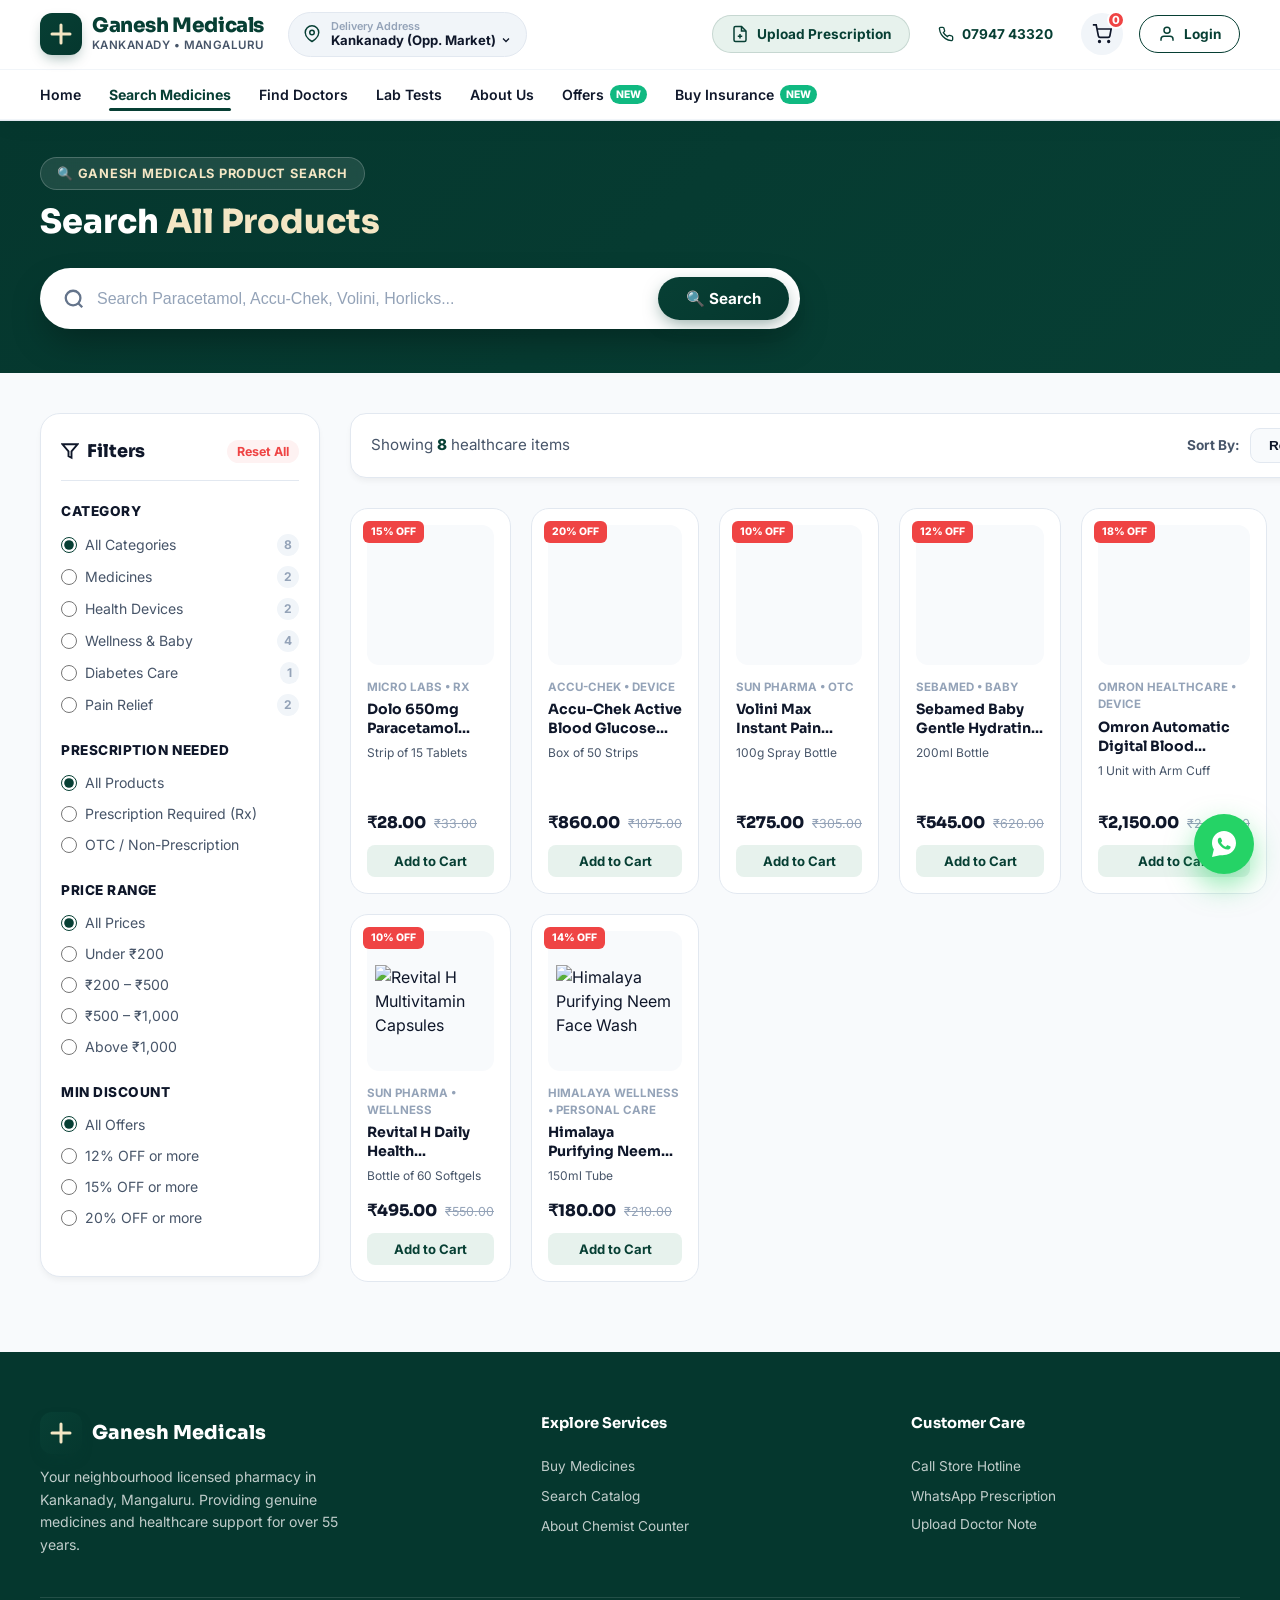
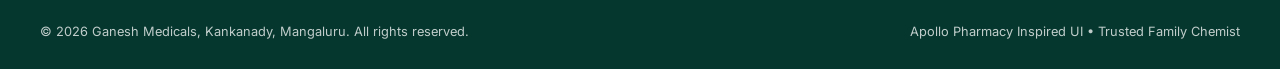
==== search.html @ 4dfae245 "Standalone Ganesh Medicals repository" ====
<!DOCTYPE html>
<html lang="en">
<head>
<meta charset="UTF-8">
<meta name="viewport" content="width=device-width, initial-scale=1.0">
<title>Search Medicines & Healthcare Products | Ganesh Medicals</title>
<meta name="description" content="Search genuine medicines, health devices, supplements and wellness products at Ganesh Medicals Kankanady, Mangaluru.">
<link rel="preconnect" href="https://fonts.googleapis.com">
<link rel="preconnect" href="https://fonts.gstatic.com" crossorigin>
<link href="https://fonts.googleapis.com/css2?family=Sora:wght@400;500;600;700;800&family=Inter:wght@400;500;600;700&display=swap" rel="stylesheet">
<link rel="stylesheet" href="css/style.css">
</head>
<body class="search-page-body">

<!-- Page top scroll progress bar -->
<div class="scroll-progress" id="progress"></div>

<!-- Toast Container for Notifications -->
<div class="toast-container" id="toastContainer"></div>

<!-- ================= TOP HEADER NAVIGATION ================= -->
<header id="siteHeader">
  <!-- Top Utility Bar -->
  <div class="top-nav-bar">
    <div class="container top-nav-container">
      <div class="brand-group">
        <a href="index.html#home" class="logo">
          <div class="logo-mark">
            <svg viewBox="0 0 24 24" fill="none"><path d="M12 3v18M3 12h18" stroke="#F4E6C4" stroke-width="3" stroke-linecap="round"/></svg>
          </div>
          <div class="logo-text">
            <span class="logo-title">Ganesh Medicals</span>
            <span class="logo-subtitle">Kankanady • Mangaluru</span>
          </div>
        </a>

        <!-- Location Dropdown Selector -->
        <button class="location-picker" id="openLocationModalBtn" aria-label="Select Delivery Address">
          <div class="loc-icon">
            <svg width="18" height="18" viewBox="0 0 24 24" fill="none" stroke="currentColor" stroke-width="2"><path d="M21 10c0 7-9 12-9 12s-9-5-9-12a9 9 0 0 1 18 0z"/><circle cx="12" cy="10" r="3"/></svg>
          </div>
          <div class="loc-text">
            <span class="loc-label">Delivery Address</span>
            <span class="loc-value" id="currentLocationName">Kankanady (Opp. Market) <svg width="12" height="12" viewBox="0 0 24 24" fill="none" stroke="currentColor" stroke-width="2.5"><path d="M6 9l6 6 6-6"/></svg></span>
          </div>
        </button>
      </div>

      <!-- Right Header Actions -->
      <div class="header-actions">
        <button class="action-btn upload-rx-head-btn" id="openRxModalBtnTop">
          <svg width="18" height="18" viewBox="0 0 24 24" fill="none" stroke="currentColor" stroke-width="2"><path d="M14 2H6a2 2 0 0 0-2 2v16a2 2 0 0 0 2 2h12a2 2 0 0 0 2-2V8z"/><polyline points="14 2 14 8 20 8"/><line x1="12" y1="18" x2="12" y2="12"/><line x1="9" y1="15" x2="15" y2="15"/></svg>
          <span>Upload Prescription</span>
        </button>

        <a href="tel:07947433320" class="header-phone">
          <svg width="16" height="16" viewBox="0 0 24 24" fill="none" stroke="currentColor" stroke-width="2"><path d="M22 16.92v3a2 2 0 0 1-2.18 2 19.79 19.79 0 0 1-8.63-3.07 19.5 19.5 0 0 1-6-6 19.79 19.79 0 0 1-3.07-8.67A2 2 0 0 1 4.11 2h3a2 2 0 0 1 2 1.72c.127.96.361 1.903.7 2.81a2 2 0 0 1-.45 2.11L8.09 9.91a16 16 0 0 0 6 6l1.27-1.27a2 2 0 0 1 2.11-.45c.907.339 1.85.573 2.81.7A2 2 0 0 1 22 16.92z"/></svg>
          <span>07947 43320</span>
        </a>

        <button class="cart-btn" id="cartBtn" aria-label="Shopping Cart">
          <svg width="20" height="20" viewBox="0 0 24 24" fill="none" stroke="currentColor" stroke-width="2"><circle cx="9" cy="21" r="1"/><circle cx="20" cy="21" r="1"/><path d="M1 1h4l2.68 13.39a2 2 0 0 0 2 1.61h9.72a2 2 0 0 0 2-1.61L23 6H6"/></svg>
          <span class="cart-count" id="cartCount">0</span>
        </button>

        <button class="login-btn" id="loginBtn">
          <svg width="18" height="18" viewBox="0 0 24 24" fill="none" stroke="currentColor" stroke-width="2"><path d="M20 21v-2a4 4 0 0 0-4-4H8a4 4 0 0 0-4 4v2"/><circle cx="12" cy="7" r="4"/></svg>
          <span>Login</span>
        </button>

        <button class="burger" id="burger" aria-label="Toggle Navigation Menu">
          <span></span><span></span><span></span>
        </button>
      </div>
    </div>
  </div>

  <!-- Primary Links Navigation -->
  <div class="main-nav-bar">
    <div class="container">
      <nav class="nav-links" id="navLinks">
        <a href="index.html#home" class="nav-item">Home</a>
        <a href="search.html" class="nav-item active">Search Medicines</a>
        <a href="index.html#consult" class="nav-item" id="navDoctorBtn">Find Doctors</a>
        <a href="index.html#labtests" class="nav-item" id="navLabBtn">Lab Tests</a>
        <a href="index.html#whyus" class="nav-item">About Us</a>
        <a href="index.html#offers" class="nav-item" id="navOffersBtn">Offers <span class="badge-pill">New</span></a>
        <a href="index.html#insurance" class="nav-item" id="navInsuranceBtn">Buy Insurance <span class="badge-pill">New</span></a>
      </nav>
    </div>
  </div>
</header>


<!-- ================= SEARCH HERO BANNER ================= -->
<section class="search-hero-banner">
  <div class="container">
    <div class="hero-eyebrow">🔍 Ganesh Medicals Product Search</div>
    <h1>Search <span id="searchBannerQuery">All Products</span></h1>

    <!-- Embedded Search Bar -->
    <div class="search-box-wrapper" style="max-width: 760px; margin: 0;">
      <div class="search-input-group">
        <div class="search-icon">
          <svg width="22" height="22" viewBox="0 0 24 24" fill="none" stroke="#64748B" stroke-width="2.5"><circle cx="11" cy="11" r="8"/><line x1="21" y1="21" x2="16.65" y2="16.65"/></svg>
        </div>
        <input type="text" id="medicineSearchInput" autocomplete="off" placeholder="Search Paracetamol, Accu-Chek, Volini, Horlicks..." aria-label="Search Medicines">
        <button class="search-clear-btn" id="searchClearBtn" style="display:none;" aria-label="Clear Search">&times;</button>
        <button class="search-submit-btn" id="searchSubmitBtn">🔍 Search</button>
      </div>

      <!-- Live Search Autocomplete Popup -->
      <div class="search-dropdown-results" id="searchResultsDrop">
        <div class="search-results-header">Popular Searches</div>
        <div class="search-result-item" data-query="Dolo 650mg Paracetamol">
          <div class="item-icon">💊</div>
          <div class="item-info"><strong>Dolo 650mg Paracetamol</strong><span>Pain &amp; Fever Relief</span></div>
          <span class="item-tag">Prescription</span>
        </div>
        <div class="search-result-item" data-query="Accu-Chek Active Glucose Test Strips">
          <div class="item-icon">💉</div>
          <div class="item-info"><strong>Accu-Chek Sugar Test Strips</strong><span>Diabetes Monitor</span></div>
          <span class="item-tag">Device</span>
        </div>
        <div class="search-result-item" data-query="Volini Max Instant Pain Relief Spray">
          <div class="item-icon">🦵</div>
          <div class="item-info"><strong>Volini Pain Relief Spray</strong><span>Muscle &amp; Joint Care</span></div>
          <span class="item-tag">OTC</span>
        </div>
        <div class="search-result-item" data-query="Horlicks Chocolate Delight Health Drink">
          <div class="item-icon">🥛</div>
          <div class="item-info"><strong>Horlicks Health Drink</strong><span>Nutrition Supplement</span></div>
          <span class="item-tag">Wellness</span>
        </div>
        <div class="search-result-item" data-query="Sebamed Baby Gentle Hydrating Lotion">
          <div class="item-icon">🍼</div>
          <div class="item-info"><strong>Sebamed Baby Lotion 200ml</strong><span>Baby Care</span></div>
          <span class="item-tag">Baby Care</span>
        </div>
      </div>
    </div>
  </div>
</section>


<!-- ================= SEARCH LAYOUT (SIDEBAR + RESULTS) ================= -->
<section class="search-layout-section">
  <div class="container">

    <!-- Mobile Filter Toggle Button -->
    <button class="mobile-filter-toggle-btn" id="mobileFilterToggleBtn">
      <svg width="18" height="18" viewBox="0 0 24 24" fill="none" stroke="currentColor" stroke-width="2.5"><polygon points="22 3 2 3 10 12.46 10 19 14 21 14 12.46 22 3"/></svg>
      <span>Filter &amp; Refine Products</span>
    </button>

    <div class="search-layout-grid">

      <!-- SIDEBAR FILTERS -->
      <aside class="filter-sidebar" id="filterSidebar">
        <div class="filter-header">
          <h3>
            <svg width="18" height="18" viewBox="0 0 24 24" fill="none" stroke="currentColor" stroke-width="2.5"><polygon points="22 3 2 3 10 12.46 10 19 14 21 14 12.46 22 3"/></svg>
            Filters
          </h3>
          <button class="clear-all-filters-btn" id="clearAllSidebarFiltersBtn">Reset All</button>
        </div>

        <!-- Filter Group 1: Categories -->
        <div class="filter-group">
          <div class="filter-group-title">Category</div>
          <div class="filter-options-list">
            <label class="filter-checkbox-label">
              <input type="radio" name="sidebarCat" value="all" checked>
              <span class="filter-txt">All Categories</span>
              <span class="filter-count">8</span>
            </label>
            <label class="filter-checkbox-label">
              <input type="radio" name="sidebarCat" value="medicines">
              <span class="filter-txt">Medicines</span>
              <span class="filter-count">2</span>
            </label>
            <label class="filter-checkbox-label">
              <input type="radio" name="sidebarCat" value="devices">
              <span class="filter-txt">Health Devices</span>
              <span class="filter-count">2</span>
            </label>
            <label class="filter-checkbox-label">
              <input type="radio" name="sidebarCat" value="wellness">
              <span class="filter-txt">Wellness &amp; Baby</span>
              <span class="filter-count">4</span>
            </label>
            <label class="filter-checkbox-label">
              <input type="radio" name="sidebarCat" value="Diabetes Care">
              <span class="filter-txt">Diabetes Care</span>
              <span class="filter-count">1</span>
            </label>
            <label class="filter-checkbox-label">
              <input type="radio" name="sidebarCat" value="Pain Relief">
              <span class="filter-txt">Pain Relief</span>
              <span class="filter-count">2</span>
            </label>
          </div>
        </div>

        <!-- Filter Group 2: Prescription Type -->
        <div class="filter-group">
          <div class="filter-group-title">Prescription Needed</div>
          <div class="filter-options-list">
            <label class="filter-checkbox-label">
              <input type="radio" name="sidebarRx" value="all" checked>
              <span class="filter-txt">All Products</span>
            </label>
            <label class="filter-checkbox-label">
              <input type="radio" name="sidebarRx" value="yes">
              <span class="filter-txt">Prescription Required (Rx)</span>
            </label>
            <label class="filter-checkbox-label">
              <input type="radio" name="sidebarRx" value="no">
              <span class="filter-txt">OTC / Non-Prescription</span>
            </label>
          </div>
        </div>

        <!-- Filter Group 3: Price Range -->
        <div class="filter-group">
          <div class="filter-group-title">Price Range</div>
          <div class="filter-options-list">
            <label class="filter-checkbox-label">
              <input type="radio" name="sidebarPrice" value="all" checked>
              <span class="filter-txt">All Prices</span>
            </label>
            <label class="filter-checkbox-label">
              <input type="radio" name="sidebarPrice" value="under-200">
              <span class="filter-txt">Under ₹200</span>
            </label>
            <label class="filter-checkbox-label">
              <input type="radio" name="sidebarPrice" value="200-500">
              <span class="filter-txt">₹200 – ₹500</span>
            </label>
            <label class="filter-checkbox-label">
              <input type="radio" name="sidebarPrice" value="500-1000">
              <span class="filter-txt">₹500 – ₹1,000</span>
            </label>
            <label class="filter-checkbox-label">
              <input type="radio" name="sidebarPrice" value="above-1000">
              <span class="filter-txt">Above ₹1,000</span>
            </label>
          </div>
        </div>

        <!-- Filter Group 4: Discount Threshold -->
        <div class="filter-group">
          <div class="filter-group-title">Min Discount</div>
          <div class="filter-options-list">
            <label class="filter-checkbox-label">
              <input type="radio" name="sidebarDiscount" value="0" checked>
              <span class="filter-txt">All Offers</span>
            </label>
            <label class="filter-checkbox-label">
              <input type="radio" name="sidebarDiscount" value="12">
              <span class="filter-txt">12% OFF or more</span>
            </label>
            <label class="filter-checkbox-label">
              <input type="radio" name="sidebarDiscount" value="15">
              <span class="filter-txt">15% OFF or more</span>
            </label>
            <label class="filter-checkbox-label">
              <input type="radio" name="sidebarDiscount" value="20">
              <span class="filter-txt">20% OFF or more</span>
            </label>
          </div>
        </div>

      </aside>

      <!-- MAIN RESULTS CONTENT AREA -->
      <main class="search-results-main">

        <!-- Top Results Toolbar -->
        <div class="results-toolbar">
          <div class="results-count-text">
            Showing <strong id="resultsCount">8</strong> healthcare items
          </div>

          <div class="sort-group">
            <label for="sortSelect" class="sort-label">Sort By:</label>
            <select id="sortSelect" class="sort-select">
              <option value="relevance">Relevance</option>
              <option value="price-asc">Price: Low to High</option>
              <option value="price-desc">Price: High to Low</option>
              <option value="discount-desc">Highest Discount %</option>
              <option value="title-asc">Name: A to Z</option>
            </select>
          </div>
        </div>

        <!-- Active Filter Tags Ribbon -->
        <div class="applied-filters-ribbon" id="appliedFiltersRibbon" style="display:none;"></div>

        <!-- Product Grid -->
        <div class="products-grid" id="productsGrid">

          <!-- Product 1 -->
          <div class="prod-card" data-cat="medicines" data-condition="Pain Relief,Cold &amp; Immunity" data-rx="yes" data-price="28" data-discount="15">
            <div class="prod-badge">15% OFF</div>
            <div class="prod-img">
              <img src="images/dolo650.png" onerror="this.src='https://images.unsplash.com/photo-1584308666744-24d5c474f2ae?w=400&q=80';" alt="Dolo 650mg Paracetamol Tablets" loading="lazy">
            </div>
            <div class="prod-details">
              <span class="prod-brand">Micro Labs • Rx</span>
              <h4 class="prod-name">Dolo 650mg Paracetamol Tablets</h4>
              <span class="prod-pack">Strip of 15 Tablets</span>
              <div class="prod-price-row">
                <div class="price-wrap">
                  <span class="curr-price">₹28.00</span>
                  <span class="old-price">₹33.00</span>
                </div>
                <button class="add-to-cart-btn" data-id="p1" data-name="Dolo 650mg Paracetamol Tablets" data-price="28" data-img="images/dolo650.png" data-brand="Micro Labs">Add to Cart</button>
              </div>
            </div>
          </div>

          <!-- Product 2 -->
          <div class="prod-card" data-cat="devices" data-condition="Diabetes Care" data-rx="no" data-price="860" data-discount="20">
            <div class="prod-badge">20% OFF</div>
            <div class="prod-img">
              <img src="images/accu_chek.png" onerror="this.src='https://images.unsplash.com/photo-1631549916768-4119b2e5f926?w=400&q=80';" alt="Accu-Chek Active Blood Glucose Test Strips" loading="lazy">
            </div>
            <div class="prod-details">
              <span class="prod-brand">Accu-Chek • Device</span>
              <h4 class="prod-name">Accu-Chek Active Blood Glucose Test Strips</h4>
              <span class="prod-pack">Box of 50 Strips</span>
              <div class="prod-price-row">
                <div class="price-wrap">
                  <span class="curr-price">₹860.00</span>
                  <span class="old-price">₹1075.00</span>
                </div>
                <button class="add-to-cart-btn" data-id="p2" data-name="Accu-Chek Active Glucose Test Strips" data-price="860" data-img="images/accu_chek.png" data-brand="Accu-Chek">Add to Cart</button>
              </div>
            </div>
          </div>

          <!-- Product 3 -->
          <div class="prod-card" data-cat="medicines" data-condition="Pain Relief" data-rx="no" data-price="275" data-discount="10">
            <div class="prod-badge">10% OFF</div>
            <div class="prod-img">
              <img src="images/volini.png" onerror="this.src='https://images.unsplash.com/photo-1607613009820-a29f7bb81c04?w=400&q=80';" alt="Volini Max Instant Pain Relief Spray" loading="lazy">
            </div>
            <div class="prod-details">
              <span class="prod-brand">Sun Pharma • OTC</span>
              <h4 class="prod-name">Volini Max Instant Pain Relief Spray</h4>
              <span class="prod-pack">100g Spray Bottle</span>
              <div class="prod-price-row">
                <div class="price-wrap">
                  <span class="curr-price">₹275.00</span>
                  <span class="old-price">₹305.00</span>
                </div>
                <button class="add-to-cart-btn" data-id="p3" data-name="Volini Max Pain Relief Spray" data-price="275" data-img="images/volini.png" data-brand="Sun Pharma">Add to Cart</button>
              </div>
            </div>
          </div>

          <!-- Product 4 -->
          <div class="prod-card" data-cat="wellness" data-condition="Baby Care" data-rx="no" data-price="545" data-discount="12">
            <div class="prod-badge">12% OFF</div>
            <div class="prod-img">
              <img src="images/sebamed_baby.png" onerror="this.src='https://images.unsplash.com/photo-1556228720-195a672e8a03?w=400&q=80';" alt="Sebamed Baby Gentle Hydrating Lotion" loading="lazy">
            </div>
            <div class="prod-details">
              <span class="prod-brand">Sebamed • Baby</span>
              <h4 class="prod-name">Sebamed Baby Gentle Hydrating Lotion</h4>
              <span class="prod-pack">200ml Bottle</span>
              <div class="prod-price-row">
                <div class="price-wrap">
                  <span class="curr-price">₹545.00</span>
                  <span class="old-price">₹620.00</span>
                </div>
                <button class="add-to-cart-btn" data-id="p4" data-name="Sebamed Baby Gentle Hydrating Lotion" data-price="545" data-img="images/sebamed_baby.png" data-brand="Sebamed">Add to Cart</button>
              </div>
            </div>
          </div>

          <!-- Product 5 -->
          <div class="prod-card" data-cat="devices" data-condition="Cardiac Care,Elderly Care" data-rx="no" data-price="2150" data-discount="18">
            <div class="prod-badge">18% OFF</div>
            <div class="prod-img">
              <img src="images/omron_bp.png" onerror="this.src='https://images.unsplash.com/photo-1576091160399-112ba8d25d1d?w=400&q=80';" alt="Omron Automatic Digital Blood Pressure Monitor" loading="lazy">
            </div>
            <div class="prod-details">
              <span class="prod-brand">Omron Healthcare • Device</span>
              <h4 class="prod-name">Omron Automatic Digital Blood Pressure Monitor</h4>
              <span class="prod-pack">1 Unit with Arm Cuff</span>
              <div class="prod-price-row">
                <div class="price-wrap">
                  <span class="curr-price">₹2,150.00</span>
                  <span class="old-price">₹2,620.00</span>
                </div>
                <button class="add-to-cart-btn" data-id="p5" data-name="Omron Digital Blood Pressure Monitor" data-price="2150" data-img="images/omron_bp.png" data-brand="Omron">Add to Cart</button>
              </div>
            </div>
          </div>

          <!-- Product 6 -->
          <div class="prod-card" data-cat="wellness" data-condition="Cold &amp; Immunity" data-rx="no" data-price="245" data-discount="15">
            <div class="prod-badge">15% OFF</div>
            <div class="prod-img">
              <img src="https://images.unsplash.com/photo-1546433178-6260b3773ed0?w=400&q=80" alt="Horlicks Chocolate Delight Health Drink" loading="lazy">
            </div>
            <div class="prod-details">
              <span class="prod-brand">Hindustan Unilever • Wellness</span>
              <h4 class="prod-name">Horlicks Chocolate Delight Health Drink</h4>
              <span class="prod-pack">500g Jar</span>
              <div class="prod-price-row">
                <div class="price-wrap">
                  <span class="curr-price">₹245.00</span>
                  <span class="old-price">₹288.00</span>
                </div>
                <button class="add-to-cart-btn" data-id="p6" data-name="Horlicks Chocolate Health Drink 500g" data-price="245" data-img="https://images.unsplash.com/photo-1546433178-6260b3773ed0?w=400&q=80" data-brand="Horlicks">Add to Cart</button>
              </div>
            </div>
          </div>

          <!-- Product 7 -->
          <div class="prod-card" data-cat="wellness" data-condition="Cold &amp; Immunity,Elderly Care" data-rx="no" data-price="495" data-discount="10">
            <div class="prod-badge">10% OFF</div>
            <div class="prod-img">
              <img src="https://images.unsplash.com/photo-1550572017-edf706daf081?w=400&q=80" alt="Revital H Multivitamin Capsules" loading="lazy">
            </div>
            <div class="prod-details">
              <span class="prod-brand">Sun Pharma • Wellness</span>
              <h4 class="prod-name">Revital H Daily Health Multivitamin Capsules</h4>
              <span class="prod-pack">Bottle of 60 Softgels</span>
              <div class="prod-price-row">
                <div class="price-wrap">
                  <span class="curr-price">₹495.00</span>
                  <span class="old-price">₹550.00</span>
                </div>
                <button class="add-to-cart-btn" data-id="p7" data-name="Revital H Multivitamin 60 Softgels" data-price="495" data-img="https://images.unsplash.com/photo-1550572017-edf706daf081?w=400&q=80" data-brand="Sun Pharma">Add to Cart</button>
              </div>
            </div>
          </div>

          <!-- Product 8 -->
          <div class="prod-card" data-cat="wellness" data-condition="Oral Care" data-rx="no" data-price="180" data-discount="14">
            <div class="prod-badge">14% OFF</div>
            <div class="prod-img">
              <img src="https://images.unsplash.com/photo-1556228720-195a672e8a03?w=400&q=80" alt="Himalaya Purifying Neem Face Wash" loading="lazy">
            </div>
            <div class="prod-details">
              <span class="prod-brand">Himalaya Wellness • Personal Care</span>
              <h4 class="prod-name">Himalaya Purifying Neem Face Wash</h4>
              <span class="prod-pack">150ml Tube</span>
              <div class="prod-price-row">
                <div class="price-wrap">
                  <span class="curr-price">₹180.00</span>
                  <span class="old-price">₹210.00</span>
                </div>
                <button class="add-to-cart-btn" data-id="p8" data-name="Himalaya Neem Face Wash 150ml" data-price="180" data-img="https://images.unsplash.com/photo-1556228720-195a672e8a03?w=400&q=80" data-brand="Himalaya">Add to Cart</button>
              </div>
            </div>
          </div>

        </div>

        <!-- Empty search result message -->
        <div class="no-results-box" id="noResultsBox" style="display:none;">
          <div class="no-res-icon">🔍</div>
          <h3>No products matched your search or filters</h3>
          <p>Try resetting your sidebar filters or searching for alternative terms like Dolo, Accu-Chek, or Volini.</p>
          <button class="btn btn-gold" id="clearSearchStateBtn">Reset Search &amp; Filters</button>
        </div>

      </main>
    </div>
  </div>
</section>


<!-- ================= FOOTER ================= -->
<footer class="site-footer">
  <div class="container">
    <div class="footer-top-grid">
      <div class="footer-brand-col">
        <div class="footer-logo">
          <div class="logo-mark"><svg viewBox="0 0 24 24" fill="none"><path d="M12 3v18M3 12h18" stroke="#F4E6C4" stroke-width="3" stroke-linecap="round"/></svg></div>
          <span>Ganesh Medicals</span>
        </div>
        <p>Your neighbourhood licensed pharmacy in Kankanady, Mangaluru. Providing genuine medicines and healthcare support for over 55 years.</p>
      </div>

      <div class="footer-links-col">
        <h4>Explore Services</h4>
        <a href="index.html#home">Buy Medicines</a>
        <a href="search.html">Search Catalog</a>
        <a href="index.html#whyus">About Chemist Counter</a>
      </div>

      <div class="footer-links-col">
        <h4>Customer Care</h4>
        <a href="tel:07947433320">Call Store Hotline</a>
        <a href="https://wa.me/917947433320" target="_blank">WhatsApp Prescription</a>
        <button class="footer-modal-link" id="openRxModalBtnFooter">Upload Doctor Note</button>
      </div>
    </div>

    <div class="footer-bottom-row">
      <span>© 2026 Ganesh Medicals, Kankanady, Mangaluru. All rights reserved.</span>
      <span>Apollo Pharmacy Inspired UI • Trusted Family Chemist</span>
    </div>
  </div>
</footer>


<!-- ================= MODALS & CART DRAWER ================= -->
<div class="cart-drawer-overlay" id="cartDrawerOverlay">
  <div class="cart-drawer" id="cartDrawer">
    <div class="cart-header">
      <div class="cart-title-wrap">
        <svg width="22" height="22" viewBox="0 0 24 24" fill="none" stroke="currentColor" stroke-width="2"><circle cx="9" cy="21" r="1"/><circle cx="20" cy="21" r="1"/><path d="M1 1h4l2.68 13.39a2 2 0 0 0 2 1.61h9.72a2 2 0 0 0 2-1.61L23 6H6"/></svg>
        <h3>Your Shopping Cart</h3>
      </div>
      <button class="cart-close-btn" id="closeCartBtn">&times;</button>
    </div>

    <div class="cart-body" id="cartBody">
      <div class="cart-empty-state" id="cartEmptyState">
        <div class="empty-cart-ic">🛒</div>
        <h4>Your cart is empty</h4>
        <p>Browse our products and add items to your cart.</p>
        <button class="btn btn-gold" id="startShoppingBtn">Explore Medicines</button>
      </div>

      <div class="cart-items-list" id="cartItemsList"></div>
    </div>

    <div class="cart-footer" id="cartFooter" style="display:none;">
      <div class="cart-summary-row">
        <span>Subtotal</span>
        <strong id="cartSubtotal">₹0.00</strong>
      </div>
      <div class="cart-summary-row">
        <span>Kankanady Store Delivery</span>
        <strong class="free-delivery">FREE</strong>
      </div>
      <div class="cart-summary-row total-row">
        <span>Grand Total</span>
        <strong id="cartGrandTotal">₹0.00</strong>
      </div>

      <button class="btn btn-submit-wa" id="checkoutWaBtn">
        <svg width="20" height="20" viewBox="0 0 32 32" fill="#FFFFFF"><path d="M16.001 3C9.373 3 4 8.373 4 15c0 2.348.687 4.53 1.872 6.37L4 29l7.86-1.834A11.93 11.93 0 0 0 16.001 27C22.63 27 28 21.63 28 15S22.63 3 16.001 3zm6.44 16.94c-.27.76-1.57 1.46-2.16 1.55-.55.08-1.24.12-2-.12-.46-.14-1.05-.34-1.8-.66-3.17-1.37-5.24-4.55-5.4-4.76-.16-.21-1.29-1.71-1.29-3.26s.81-2.31 1.1-2.62c.29-.31.63-.39.84-.39.21 0 .42 0 .6.01.19.01.45-.07.7.54.27.65.9 2.2.98 2.36.08.16.13.35.03.56-.1.21-.16.34-.31.52-.16.18-.33.4-.47.54-.16.16-.32.33-.14.64.19.31.83 1.37 1.78 2.22 1.22 1.09 2.25 1.43 2.56 1.59.31.16.49.14.67-.05.19-.19.79-.92.99-1.24.21-.31.42-.26.7-.16.29.1 1.83.87 2.14 1.03.32.16.53.24.6.37.08.14.08.79-.19 1.54z"/></svg>
        Order via WhatsApp
      </button>
    </div>
  </div>
</div>

<!-- Prescription Modal -->
<div class="modal-overlay" id="rxModalOverlay">
  <div class="modal-card">
    <button class="modal-close-btn" id="closeRxModalBtn">&times;</button>
    <div class="modal-header">
      <div class="modal-icon">📄</div>
      <div>
        <h3>Upload Doctor Prescription</h3>
        <p>Send your Rx photo directly to Ganesh Medicals pharmacists for instant order preparation.</p>
      </div>
    </div>

    <form id="rxUploadForm" onsubmit="return false;">
      <div class="upload-dropzone" id="dropzone">
        <input type="file" id="rxFileInput" accept="image/*,.pdf" style="display:none;">
        <svg width="40" height="40" viewBox="0 0 24 24" fill="none" stroke="#0D9488" stroke-width="2"><path d="M21 15v4a2 2 0 0 1-2 2H5a2 2 0 0 1-2-2v-4"/><polyline points="17 8 12 3 7 8"/><line x1="12" y1="3" x2="12" y2="15"/></svg>
        <p><strong>Click to browse</strong> or drag and drop prescription image/PDF here</p>
        <span id="fileSelectedName" class="file-name-preview">Supported formats: JPG, PNG, PDF</span>
      </div>

      <div class="form-group">
        <label for="custName">Patient Name</label>
        <input type="text" id="custName" placeholder="Enter patient full name" required>
      </div>

      <div class="form-group">
        <label for="custPhone">Mobile Number (WhatsApp)</label>
        <input type="tel" id="custPhone" placeholder="Enter 10-digit mobile number" required>
      </div>

      <div class="form-group">
        <label for="custLoc">Delivery Location in Mangaluru</label>
        <select id="custLoc">
          <option value="Kankanady (Opp. Market)">Kankanady (Opp. Market)</option>
          <option value="Pumpwell">Pumpwell</option>
          <option value="Statebank / Hampankatta">Statebank / Hampankatta</option>
          <option value="Falnir">Falnir</option>
          <option value="Valencia / Bendorewell">Valencia / Bendorewell</option>
          <option value="Father Muller Road">Father Muller Road</option>
        </select>
      </div>

      <button type="submit" class="btn btn-submit-rx" id="submitRxBtn">
        Send Order to Pharmacist via WhatsApp
      </button>
    </form>
  </div>
</div>

<!-- Location Modal -->
<div class="modal-overlay" id="locationModalOverlay">
  <div class="modal-card">
    <button class="modal-close-btn" id="closeLocationModalBtn">&times;</button>
    <div class="modal-header">
      <div class="modal-icon">📍</div>
      <div>
        <h3>Select Delivery Address</h3>
        <p>Choose your area in Mangaluru for store pickup or local home delivery.</p>
      </div>
    </div>

    <div class="location-list">
      <button class="location-item-btn active" data-loc="Kankanady (Opp. Market)">
        <strong>Kankanady</strong>
        <span>Opp. Kankanady Market, PIN 575002</span>
      </button>
      <button class="location-item-btn" data-loc="Father Muller Road">
        <strong>Father Muller Road</strong>
        <span>Near Hospital Campus, PIN 575002</span>
      </button>
      <button class="location-item-btn" data-loc="Pumpwell Junction">
        <strong>Pumpwell Junction</strong>
        <span>Highway Circle Area, Mangaluru</span>
      </button>
    </div>
  </div>
</div>

<!-- Login Modal -->
<div class="modal-overlay" id="loginModalOverlay">
  <div class="modal-card">
    <button class="modal-close-btn" id="closeLoginModalBtn">&times;</button>
    <div class="modal-header">
      <div class="modal-icon">👤</div>
      <div>
        <h3>Customer Login</h3>
        <p>Log in to access your order history &amp; prescription uploads.</p>
      </div>
    </div>

    <form id="loginForm" onsubmit="return false;">
      <div class="form-group">
        <label for="loginPhone">Mobile Number</label>
        <input type="tel" id="loginPhone" placeholder="Enter 10-digit mobile number" required>
      </div>
      <button type="submit" class="btn btn-gold full-width-btn">Get OTP &amp; Login</button>
    </form>
  </div>
</div>

<!-- Floating Action Buttons -->
<a href="https://wa.me/917947433320" target="_blank" class="wa-float" aria-label="Chat on WhatsApp with Ganesh Medicals">
  <svg viewBox="0 0 32 32"><path d="M16.001 3C9.373 3 4 8.373 4 15c0 2.348.687 4.53 1.872 6.37L4 29l7.86-1.834A11.93 11.93 0 0 0 16.001 27C22.63 27 28 21.63 28 15S22.63 3 16.001 3zm6.44 16.94c-.27.76-1.57 1.46-2.16 1.55-.55.08-1.24.12-2-.12-.46-.14-1.05-.34-1.8-.66-3.17-1.37-5.24-4.55-5.4-4.76-.16-.21-1.29-1.71-1.29-3.26s.81-2.31 1.1-2.62c.29-.31.63-.39.84-.39.21 0 .42 0 .6.01.19.01.45-.07.7.54.27.65.9 2.2.98 2.36.08.16.13.35.03.56-.1.21-.16.34-.31.52-.16.18-.33.4-.47.54-.16.16-.32.33-.14.64.19.31.83 1.37 1.78 2.22 1.22 1.09 2.25 1.43 2.56 1.59.31.16.49.14.67-.05.19-.19.79-.92.99-1.24.21-.31.42-.26.7-.16.29.1 1.83.87 2.14 1.03.32.16.53.24.6.37.08.14.08.79-.19 1.54z"/></svg>
</a>

<script src="js/script.js"></script>
</body>
</html>
---- css/style.css ----
/* =========================================================
   GANESH MEDICALS — APOLLO PHARMACY REDESIGN STYLESHEET
   1. Design System & Variables
   2. Header & Navigation System
   3. Apollo Style Dark Teal Hero & Live Search
   4. Quick Action Pastel Cards Grid
   5. Browse by Health Conditions Grid
   6. Popular Products & Healthcare Showcase
   7. 55+ Years Legacy Trust Banner
   8. Testimonials & Customer Reviews
   9. Contact Info & Google Map Section
   10. Modals (Rx Upload & Location Picker)
   11. Footer & Floating Action Widgets
   12. Responsive Design (Mobile & Laptop Views)
   ========================================================= */

/* ================= 1. VARIABLES & RESET ================= */
:root {
  --teal-deep: #05372E;
  --teal-main: #073F34;
  --teal-mid: #0D9488;
  --teal-light: #E7F2ED;
  --gold: #C99A3B;
  --gold-light: #F4E6C4;
  
  --bg-page: #F8FAFC;
  --card-bg: #FFFFFF;
  --ink-primary: #0F172A;
  --ink-secondary: #475569;
  --ink-muted: #94A3B8;
  
  --line-color: #E2E8F0;
  --shadow-sm: 0 4px 6px -1px rgba(0,0,0,0.05);
  --shadow-md: 0 12px 24px -6px rgba(15,23,42,0.08);
  --shadow-lg: 0 20px 40px -12px rgba(15,23,42,0.14);

  /* Pastel Card Colors */
  --mint-bg: #E4F6ED;
  --mint-border: #A7F3D0;
  --purple-bg: #F0EBFA;
  --purple-border: #DDD6FE;
  --yellow-bg: #FEF6E4;
  --yellow-border: #FDE68A;
  --pink-bg: #FDEEF2;
  --pink-border: #FBCFE8;
}

*, *::before, *::after {
  margin: 0;
  padding: 0;
  box-sizing: border-box;
}

html {
  scroll-behavior: smooth;
  font-size: 16px;
}

body {
  font-family: 'Inter', system-ui, -apple-system, sans-serif;
  background-color: var(--bg-page);
  color: var(--ink-primary);
  line-height: 1.5;
  overflow-x: hidden;
  -webkit-font-smoothing: antialiased;
}

h1, h2, h3, h4, h5, h6, .display-font {
  font-family: 'Sora', system-ui, -apple-system, sans-serif;
  font-weight: 700;
  color: var(--ink-primary);
}

a {
  text-decoration: none;
  color: inherit;
}

button {
  font-family: inherit;
  border: none;
  background: none;
  cursor: pointer;
}

img {
  max-width: 100%;
  display: block;
}

.container {
  width: 100%;
  max-width: 1240px;
  margin: 0 auto;
  padding: 0 20px;
}

/* Scroll Progress Bar */
.scroll-progress {
  position: fixed;
  top: 0;
  left: 0;
  height: 3px;
  background: linear-gradient(90deg, var(--gold), var(--teal-mid));
  z-index: 1200;
  width: 0%;
  transition: width 0.1s linear;
}


/* ================= 2. HEADER & NAVIGATION ================= */
#siteHeader {
  position: sticky;
  top: 0;
  left: 0;
  right: 0;
  z-index: 1000;
  background: #FFFFFF;
  box-shadow: 0 4px 20px rgba(0,0,0,0.06);
  border-bottom: 1px solid var(--line-color);
  transition: transform 0.3s ease;
}

/* Top Utility Bar */
.top-nav-bar {
  padding: 12px 0;
  border-bottom: 1px solid #F1F5F9;
}
.top-nav-container {
  display: flex;
  align-items: center;
  justify-content: space-between;
  gap: 20px;
}

.brand-group {
  display: flex;
  align-items: center;
  gap: 24px;
}

.logo {
  display: flex;
  align-items: center;
  gap: 10px;
}

.logo-mark {
  width: 42px;
  height: 42px;
  border-radius: 12px;
  background: linear-gradient(135deg, var(--teal-main), var(--teal-deep));
  display: flex;
  align-items: center;
  justify-content: center;
  box-shadow: 0 6px 14px -4px rgba(7,63,52,0.4);
}
.logo-mark svg {
  width: 24px;
  height: 24px;
}

.logo-text {
  display: flex;
  flex-direction: column;
}
.logo-title {
  font-family: 'Sora', sans-serif;
  font-weight: 800;
  font-size: 1.25rem;
  color: var(--teal-main);
  line-height: 1.1;
  letter-spacing: -0.02em;
}
.logo-subtitle {
  font-size: 0.72rem;
  font-weight: 600;
  color: var(--ink-secondary);
  letter-spacing: 0.04em;
  text-transform: uppercase;
}

/* Location Selector */
.location-picker {
  display: flex;
  align-items: center;
  gap: 10px;
  background: #F1F5F9;
  padding: 8px 14px;
  border-radius: 100px;
  border: 1px solid #E2E8F0;
  transition: all 0.2s ease;
}
.location-picker:hover {
  background: #E2E8F0;
  border-color: #CBD5E1;
}
.loc-icon {
  color: var(--teal-main);
  display: flex;
  align-items: center;
}
.loc-text {
  display: flex;
  flex-direction: column;
  align-items: flex-start;
}
.loc-label {
  font-size: 0.68rem;
  color: var(--ink-muted);
  font-weight: 600;
  line-height: 1;
}
.loc-value {
  font-size: 0.82rem;
  font-weight: 700;
  color: var(--ink-primary);
  display: flex;
  align-items: center;
  gap: 4px;
}

/* Header Actions Right */
.header-actions {
  display: flex;
  align-items: center;
  gap: 16px;
}

.upload-rx-head-btn {
  background: var(--teal-light);
  color: var(--teal-main);
  padding: 9px 18px;
  border-radius: 100px;
  font-weight: 700;
  font-size: 0.85rem;
  display: flex;
  align-items: center;
  gap: 8px;
  border: 1px solid rgba(7,63,52,0.15);
  transition: all 0.25s ease;
}
.upload-rx-head-btn:hover {
  background: var(--teal-main);
  color: #FFFFFF;
  box-shadow: 0 6px 16px -4px rgba(7,63,52,0.4);
}

.header-phone {
  display: flex;
  align-items: center;
  gap: 8px;
  font-weight: 700;
  font-size: 0.85rem;
  color: var(--teal-main);
  padding: 8px 12px;
  border-radius: 8px;
  transition: background 0.2s ease;
}
.header-phone:hover {
  background: #F1F5F9;
}

.cart-btn {
  position: relative;
  width: 42px;
  height: 42px;
  border-radius: 50%;
  background: #F1F5F9;
  display: flex;
  align-items: center;
  justify-content: center;
  color: var(--ink-primary);
  transition: all 0.2s ease;
}
.cart-btn:hover {
  background: var(--teal-light);
  color: var(--teal-main);
}
.cart-count {
  position: absolute;
  top: -2px;
  right: -2px;
  background: #EF4444;
  color: #FFFFFF;
  font-size: 0.7rem;
  font-weight: 800;
  width: 18px;
  height: 18px;
  border-radius: 50%;
  display: flex;
  align-items: center;
  justify-content: center;
  border: 2px solid #FFFFFF;
}

.login-btn {
  display: flex;
  align-items: center;
  gap: 8px;
  padding: 9px 18px;
  border-radius: 100px;
  border: 1.5px solid var(--teal-main);
  color: var(--teal-main);
  font-weight: 700;
  font-size: 0.85rem;
  transition: all 0.2s ease;
}
.login-btn:hover {
  background: var(--teal-main);
  color: #FFFFFF;
}

.burger {
  display: none;
  flex-direction: column;
  gap: 5px;
  padding: 4px;
}
.burger span {
  width: 24px;
  height: 2.5px;
  background: var(--teal-main);
  border-radius: 2px;
  transition: all 0.3s ease;
}

/* Primary Main Links Bar */
.main-nav-bar {
  background: #FFFFFF;
  padding: 8px 0;
  border-bottom: 1px solid #F1F5F9;
}
.nav-links {
  display: flex;
  align-items: center;
  gap: 28px;
  overflow-x: auto;
  scrollbar-width: none;
}
.nav-links::-webkit-scrollbar {
  display: none;
}
.nav-links a {
  font-weight: 600;
  font-size: 0.88rem;
  color: var(--ink-primary);
  white-space: nowrap;
  padding: 6px 0;
  position: relative;
  display: inline-flex;
  align-items: center;
  gap: 6px;
  transition: color 0.2s ease;
}
.nav-links a:hover,
.nav-links a.active {
  color: var(--teal-main);
  font-weight: 700;
}
.nav-links a.active::after {
  content: '';
  position: absolute;
  bottom: 0;
  left: 0;
  right: 0;
  height: 2.5px;
  background: var(--teal-main);
  border-radius: 2px;
}

.badge-pill {
  background: #10B981;
  color: #FFFFFF;
  font-size: 0.65rem;
  font-weight: 800;
  padding: 2px 6px;
  border-radius: 100px;
  text-transform: uppercase;
}

/* Category Strip — Marquee Auto-Scroll */
.category-strip {
  background: linear-gradient(90deg, #032b23 0%, #073F34 30%, #0a5243 70%, #032b23 100%);
  padding: 0;
  border-top: 1px solid rgba(255,255,255,0.06);
  border-bottom: 1px solid rgba(255,255,255,0.06);
  overflow: hidden;
}
.strip-container {
  overflow: hidden;
  padding: 0;
}
.strip-scroll {
  display: flex;
  align-items: center;
  gap: 0;
  animation: marqueeSlide 28s linear infinite;
  white-space: nowrap;
  width: max-content;
  padding: 10px 0;
}
.strip-scroll:hover {
  animation-play-state: paused;
}
@keyframes marqueeSlide {
  0% { transform: translateX(0); }
  100% { transform: translateX(-50%); }
}
.strip-item {
  color: rgba(255,255,255,0.85);
  font-size: 0.82rem;
  font-weight: 600;
  padding: 6px 14px;
  border-radius: 100px;
  background: rgba(255,255,255,0.08);
  transition: all 0.2s ease;
  flex-shrink: 0;
}
.strip-item:hover,
.strip-item.active {
  background: #FFFFFF;
  color: var(--teal-main);
  font-weight: 700;
  box-shadow: 0 4px 12px rgba(0,0,0,0.15);
}


/* ================= 3. PREMIUM HERO & SEARCH ================= */
.apollo-hero {
  background:
    linear-gradient(135deg, #021f18 0%, #04332a 30%, #073F34 55%, #0a5243 75%, #0d6b57 100%);
  position: relative;
  padding: 80px 0 90px;
  color: #FFFFFF;
  overflow: hidden;
}
.hero-bg-overlay {
  position: absolute;
  inset: 0;
  background-image:
    radial-gradient(ellipse 60% 50% at 20% 30%, rgba(201,154,59,0.18) 0%, transparent 60%),
    radial-gradient(ellipse 50% 60% at 80% 70%, rgba(13,148,136,0.22) 0%, transparent 55%),
    radial-gradient(ellipse 40% 30% at 50% 0%, rgba(255,255,255,0.04) 0%, transparent 50%);
  pointer-events: none;
}

/* Floating Decorative Pills */
.hero-float-pill {
  position: absolute;
  font-size: 2rem;
  pointer-events: none;
  opacity: 0.15;
  animation: floatPill 6s ease-in-out infinite;
}
.pill-1 { top: 12%; left: 6%; animation-delay: 0s; }
.pill-2 { top: 65%; left: 3%; font-size: 1.6rem; animation-delay: 1.5s; }
.pill-3 { top: 18%; right: 5%; animation-delay: 1s; }
.pill-4 { bottom: 15%; right: 8%; font-size: 1.4rem; animation-delay: 2.5s; }
@keyframes floatPill {
  0%, 100% { transform: translateY(0) rotate(0deg); }
  50% { transform: translateY(-18px) rotate(8deg); }
}

.hero-container {
  display: flex;
  flex-direction: column;
  align-items: center;
  position: relative;
  z-index: 2;
}

.hero-center-content {
  text-align: center;
  max-width: 800px;
  margin: 0 auto;
  width: 100%;
}

.hero-eyebrow {
  display: inline-flex;
  align-items: center;
  gap: 8px;
  background: rgba(255,255,255,0.1);
  border: 1px solid rgba(255,255,255,0.2);
  backdrop-filter: blur(6px);
  color: var(--gold-light);
  font-size: 0.8rem;
  font-weight: 600;
  letter-spacing: 0.04em;
  padding: 6px 16px;
  border-radius: 100px;
  margin-bottom: 20px;
}

.hero-heading {
  font-size: clamp(2.4rem, 5vw, 4rem);
  font-weight: 800;
  color: #FFFFFF;
  letter-spacing: -0.03em;
  line-height: 1.1;
  margin-bottom: 30px;
  text-shadow: 0 4px 20px rgba(0,0,0,0.25);
}
.hero-heading-accent {
  background: linear-gradient(135deg, #F4E6C4, #C99A3B, #F4E6C4);
  background-size: 200% auto;
  -webkit-background-clip: text;
  -webkit-text-fill-color: transparent;
  background-clip: text;
  animation: shimmerGold 3s linear infinite;
}
@keyframes shimmerGold {
  0% { background-position: 0% center; }
  100% { background-position: 200% center; }
}

/* Apollo Large Search Bar */
.search-box-wrapper {
  position: relative;
  margin: 0 auto 28px;
  max-width: 680px;
}

.search-input-group {
  display: flex;
  align-items: center;
  background: #FFFFFF;
  border-radius: 100px;
  padding: 6px 8px 6px 20px;
  box-shadow: 0 16px 36px -8px rgba(0,0,0,0.35);
  border: 3px solid rgba(255,255,255,0.3);
  transition: all 0.3s ease;
}
.search-input-group:focus-within {
  border-color: var(--gold);
  box-shadow: 0 20px 44px -8px rgba(201,154,59,0.4);
}

.search-icon {
  display: flex;
  align-items: center;
  margin-right: 12px;
}

.search-input-group input {
  flex: 1;
  border: none;
  outline: none;
  font-size: 1rem;
  font-weight: 500;
  color: var(--ink-primary);
  background: transparent;
  padding: 8px 0;
}
.search-input-group input::placeholder {
  color: #94A3B8;
  font-weight: 400;
}

.search-clear-btn {
  font-size: 1.5rem;
  color: #94A3B8;
  padding: 0 12px;
}
.search-clear-btn:hover {
  color: var(--ink-primary);
}

.search-submit-btn {
  background: linear-gradient(135deg, var(--teal-main), var(--teal-deep));
  color: #FFFFFF;
  padding: 12px 28px;
  border-radius: 100px;
  font-weight: 700;
  font-size: 0.95rem;
  box-shadow: 0 6px 18px -4px rgba(7,63,52,0.5);
  transition: transform 0.2s ease, box-shadow 0.2s ease;
}
.search-submit-btn:hover {
  transform: translateY(-1px);
  box-shadow: 0 10px 24px -4px rgba(7,63,52,0.7);
}

/* Live Search Dropdown */
.search-dropdown-results {
  position: absolute;
  top: calc(100% + 10px);
  left: 0;
  right: 0;
  background: #FFFFFF;
  border-radius: 20px;
  box-shadow: var(--shadow-lg);
  border: 1px solid var(--line-color);
  padding: 14px;
  z-index: 100;
  text-align: left;
  display: none;
}
.search-dropdown-results.active {
  display: block;
}
.search-results-header {
  font-size: 0.75rem;
  font-weight: 800;
  text-transform: uppercase;
  color: var(--ink-muted);
  padding: 6px 12px 10px;
  letter-spacing: 0.05em;
  border-bottom: 1px solid #F1F5F9;
}
.search-result-item {
  display: flex;
  align-items: center;
  gap: 14px;
  padding: 12px;
  border-radius: 12px;
  cursor: pointer;
  transition: background 0.2s ease;
}
.search-result-item:hover {
  background: #F8FAFC;
}
.item-icon {
  font-size: 1.4rem;
}
.item-info {
  flex: 1;
  display: flex;
  flex-direction: column;
}
.item-info strong {
  font-size: 0.92rem;
  color: var(--ink-primary);
}
.item-info span {
  font-size: 0.78rem;
  color: var(--ink-secondary);
}
.item-tag {
  background: #F1F5F9;
  color: var(--teal-main);
  font-size: 0.7rem;
  font-weight: 700;
  padding: 4px 8px;
  border-radius: 6px;
}

/* Hero Trust Pills */
.hero-trust-pills {
  display: flex;
  align-items: center;
  justify-content: center;
  gap: 14px;
  flex-wrap: wrap;
}
.trust-pill {
  display: inline-flex;
  align-items: center;
  gap: 6px;
  background: rgba(255,255,255,0.12);
  backdrop-filter: blur(8px);
  padding: 8px 16px;
  border-radius: 100px;
  font-size: 0.82rem;
  font-weight: 600;
  color: #FFFFFF;
  border: 1px solid rgba(255,255,255,0.15);
}


/* ================= 4. QUICK ACTION PASTEL CARDS ================= */
.quick-actions-section {
  margin-top: -30px;
  position: relative;
  z-index: 10;
  padding-bottom: 50px;
}
.quick-actions-grid {
  display: grid;
  grid-template-columns: repeat(4, 1fr);
  gap: 20px;
}

.qa-card {
  border-radius: 20px;
  padding: 24px 20px;
  cursor: pointer;
  transition: transform 0.3s ease, box-shadow 0.3s ease;
  position: relative;
  overflow: hidden;
  box-shadow: var(--shadow-md);
}
.qa-card:hover {
  transform: translateY(-6px);
  box-shadow: var(--shadow-lg);
}

.qa-card-mint {
  background: var(--mint-bg);
  border: 1.5px solid var(--mint-border);
}
.qa-card-purple {
  background: var(--purple-bg);
  border: 1.5px solid var(--purple-border);
}
.qa-card-yellow {
  background: var(--yellow-bg);
  border: 1.5px solid var(--yellow-border);
}
.qa-card-pink {
  background: var(--pink-bg);
  border: 1.5px solid var(--pink-border);
}

.qa-content {
  display: flex;
  align-items: flex-start;
  gap: 16px;
}

.qa-icon {
  width: 48px;
  height: 48px;
  border-radius: 14px;
  background: #FFFFFF;
  display: flex;
  align-items: center;
  justify-content: center;
  box-shadow: 0 4px 12px rgba(0,0,0,0.06);
  flex-shrink: 0;
}

.qa-text {
  flex: 1;
}
.qa-text h3 {
  font-size: 1.05rem;
  font-weight: 800;
  line-height: 1.25;
  color: var(--ink-primary);
  margin-bottom: 8px;
}

.qa-btn-link {
  font-size: 0.78rem;
  font-weight: 800;
  letter-spacing: 0.05em;
  display: inline-flex;
  align-items: center;
  gap: 4px;
  color: var(--teal-main);
  text-transform: uppercase;
}

.new-tag {
  position: absolute;
  top: 14px;
  right: 14px;
  background: #D97706;
  color: #FFFFFF;
  font-size: 0.65rem;
  font-weight: 800;
  padding: 2px 8px;
  border-radius: 100px;
  text-transform: uppercase;
}


/* ================= 5. BROWSE BY HEALTH CONDITIONS ================= */
.conditions-section {
  padding: 60px 0;
}
.section-title-wrap {
  margin-bottom: 36px;
}
.section-main-heading {
  font-size: clamp(1.6rem, 2.8vw, 2.2rem);
  font-weight: 800;
  color: var(--ink-primary);
  letter-spacing: -0.02em;
}
.section-sub-heading {
  font-size: 0.95rem;
  color: var(--ink-secondary);
  margin-top: 6px;
}

.flex-title {
  display: flex;
  align-items: flex-end;
  justify-content: space-between;
  flex-wrap: wrap;
  gap: 20px;
}

.center-text {
  text-align: center;
}

.conditions-grid {
  display: grid;
  grid-template-columns: repeat(5, 1fr);
  gap: 20px;
}

.condition-card {
  background: #FFFFFF;
  border: 1.5px solid var(--line-color);
  border-radius: 20px;
  padding: 24px 16px;
  display: flex;
  flex-direction: column;
  align-items: center;
  justify-content: center;
  text-align: center;
  transition: all 0.3s ease;
  box-shadow: var(--shadow-sm);
}
.condition-card:hover {
  transform: translateY(-6px);
  border-color: var(--teal-mid);
  box-shadow: var(--shadow-md);
}

.cond-icon-box {
  width: 64px;
  height: 64px;
  border-radius: 20px;
  background: #F8FAFC;
  display: flex;
  align-items: center;
  justify-content: center;
  margin-bottom: 14px;
  transition: transform 0.3s ease;
}
.condition-card:hover .cond-icon-box {
  transform: scale(1.08);
}
.cond-icon-box svg {
  width: 38px;
  height: 38px;
}

.cond-title {
  font-family: 'Sora', sans-serif;
  font-weight: 700;
  font-size: 0.92rem;
  color: var(--ink-primary);
  line-height: 1.3;
}


/* ================= 6. POPULAR PRODUCTS SHOWCASE ================= */
.products-section {
  padding: 60px 0;
  background: #FFFFFF;
  border-top: 1px solid var(--line-color);
  border-bottom: 1px solid var(--line-color);
}

.product-tabs {
  display: flex;
  align-items: center;
  gap: 10px;
}
.tab-btn {
  padding: 8px 18px;
  border-radius: 100px;
  border: 1px solid var(--line-color);
  font-size: 0.85rem;
  font-weight: 600;
  color: var(--ink-secondary);
  background: #F8FAFC;
  transition: all 0.2s ease;
}
.tab-btn:hover,
.tab-btn.active {
  background: var(--teal-main);
  color: #FFFFFF;
  border-color: var(--teal-main);
  font-weight: 700;
}

.products-grid {
  display: grid;
  grid-template-columns: repeat(6, 1fr);
  gap: 20px;
  margin-top: 30px;
}

.prod-card {
  background: #FFFFFF;
  border: 1px solid var(--line-color);
  border-radius: 18px;
  padding: 16px;
  position: relative;
  display: flex;
  flex-direction: column;
  transition: all 0.3s ease;
}
.prod-card:hover {
  transform: translateY(-5px);
  box-shadow: var(--shadow-md);
  border-color: var(--teal-mid);
}

.prod-badge {
  position: absolute;
  top: 12px;
  left: 12px;
  background: #EF4444;
  color: #FFFFFF;
  font-size: 0.65rem;
  font-weight: 800;
  padding: 3px 8px;
  border-radius: 6px;
  z-index: 2;
}

.prod-img {
  width: 100%;
  height: 140px;
  background: #F8FAFC;
  border-radius: 12px;
  display: flex;
  align-items: center;
  justify-content: center;
  margin-bottom: 14px;
  overflow: hidden;
  position: relative;
  padding: 8px;
}
.prod-img img {
  max-width: 100%;
  max-height: 100%;
  object-fit: contain;
  transition: transform 0.3s ease;
}
.prod-card:hover .prod-img img {
  transform: scale(1.06);
}
.medicine-icon-box {
  font-size: 3rem;
}

.prod-details {
  display: flex;
  flex-direction: column;
  flex: 1;
}
.prod-brand {
  font-size: 0.72rem;
  font-weight: 700;
  color: var(--ink-muted);
  text-transform: uppercase;
}
.prod-name {
  font-size: 0.88rem;
  font-weight: 700;
  color: var(--ink-primary);
  margin: 4px 0 6px;
  line-height: 1.35;
  display: -webkit-box;
  -webkit-line-clamp: 2;
  line-clamp: 2;
  -webkit-box-orient: vertical;
  overflow: hidden;
  height: 2.7em;
}
.prod-pack {
  font-size: 0.75rem;
  color: var(--ink-secondary);
  margin-bottom: 14px;
}

.prod-price-row {
  margin-top: auto;
  display: flex;
  flex-direction: column;
  gap: 10px;
}
.price-wrap {
  display: flex;
  align-items: baseline;
  gap: 8px;
}
.curr-price {
  font-family: 'Sora', sans-serif;
  font-weight: 800;
  font-size: 1rem;
  color: var(--ink-primary);
}
.old-price {
  font-size: 0.78rem;
  color: var(--ink-muted);
  text-decoration: line-through;
}

.add-to-cart-btn {
  width: 100%;
  padding: 8px 12px;
  border-radius: 8px;
  background: var(--teal-light);
  color: var(--teal-main);
  font-size: 0.82rem;
  font-weight: 700;
  transition: all 0.2s ease;
}
.add-to-cart-btn:hover {
  background: var(--teal-main);
  color: #FFFFFF;
}


/* ================= 7. 55+ YEARS TRUST BAND ================= */
.trust-band-section {
  padding: 70px 0;
}
.trust-banner-card {
  background: linear-gradient(135deg, var(--teal-deep), var(--teal-main));
  border-radius: 32px;
  padding: 50px;
  color: #FFFFFF;
  display: grid;
  grid-template-columns: 1.2fr 0.8fr;
  gap: 40px;
  align-items: center;
  box-shadow: var(--shadow-lg);
  position: relative;
  overflow: hidden;
}
.trust-banner-card::after {
  content: '';
  position: absolute;
  right: -50px;
  bottom: -50px;
  width: 300px;
  height: 300px;
  border-radius: 50%;
  background: radial-gradient(circle, rgba(201,154,59,0.2), transparent 70%);
  pointer-events: none;
}

.eyebrow-light {
  font-size: 0.75rem;
  font-weight: 800;
  letter-spacing: 0.08em;
  color: var(--gold);
  margin-bottom: 12px;
  display: block;
}
.trust-banner-text h2 {
  font-size: clamp(1.8rem, 3vw, 2.4rem);
  color: #FFFFFF;
  line-height: 1.2;
  margin-bottom: 16px;
}
.trust-banner-text p {
  color: rgba(255,255,255,0.85);
  font-size: 1rem;
  line-height: 1.6;
  margin-bottom: 28px;
}

.banner-cta-group {
  display: flex;
  align-items: center;
  gap: 16px;
  flex-wrap: wrap;
}

.btn {
  padding: 12px 26px;
  border-radius: 100px;
  font-size: 0.9rem;
  font-weight: 700;
  display: inline-flex;
  align-items: center;
  gap: 10px;
  transition: transform 0.2s ease, box-shadow 0.2s ease;
}
.btn-gold {
  background: var(--gold);
  color: var(--teal-deep);
}
.btn-gold:hover {
  transform: translateY(-2px);
  box-shadow: 0 10px 24px rgba(201,154,59,0.4);
}
.btn-outline-white {
  border: 1.5px solid rgba(255,255,255,0.4);
  color: #FFFFFF;
  background: rgba(255,255,255,0.08);
}
.btn-outline-white:hover {
  background: #FFFFFF;
  color: var(--teal-main);
}

.trust-stats-grid {
  display: grid;
  grid-template-columns: repeat(2, 1fr);
  gap: 20px;
}
.stat-box {
  background: rgba(255,255,255,0.08);
  backdrop-filter: blur(10px);
  border: 1px solid rgba(255,255,255,0.12);
  border-radius: 20px;
  padding: 24px 20px;
  text-align: center;
}
.stat-box strong {
  font-family: 'Sora', sans-serif;
  font-size: 2rem;
  font-weight: 800;
  color: var(--gold);
  display: block;
}
.stat-box span {
  font-size: 0.8rem;
  color: rgba(255,255,255,0.8);
  font-weight: 500;
}


/* ================= 8. TESTIMONIALS ================= */
.testimonials-section {
  padding: 60px 0;
}
.testi-grid {
  display: grid;
  grid-template-columns: repeat(3, 1fr);
  gap: 24px;
}
.testi-card {
  background: #FFFFFF;
  border: 1px solid var(--line-color);
  border-radius: 20px;
  padding: 28px;
  box-shadow: var(--shadow-sm);
  transition: transform 0.3s ease;
}
.testi-card:hover {
  transform: translateY(-5px);
  box-shadow: var(--shadow-md);
}

.stars {
  color: var(--gold);
  letter-spacing: 2px;
  font-size: 1rem;
  margin-bottom: 14px;
}
.testi-card p {
  font-size: 0.92rem;
  color: var(--ink-secondary);
  line-height: 1.6;
  font-style: italic;
  margin-bottom: 20px;
}

.user-info {
  display: flex;
  align-items: center;
  gap: 12px;
}
.user-avatar {
  width: 42px;
  height: 42px;
  border-radius: 50%;
  background: var(--teal-light);
  color: var(--teal-main);
  font-weight: 800;
  font-size: 0.88rem;
  display: flex;
  align-items: center;
  justify-content: center;
}
.user-info strong {
  display: block;
  font-size: 0.9rem;
  color: var(--ink-primary);
}
.user-info span {
  font-size: 0.78rem;
  color: var(--ink-muted);
}


/* ================= 9. CONTACT & MAP SECTION ================= */
.contact-section {
  padding: 60px 0 80px;
}
.contact-card-grid {
  display: grid;
  grid-template-columns: 1fr 1fr;
  gap: 30px;
}

.contact-info-card {
  background: var(--teal-main);
  color: #FFFFFF;
  border-radius: 28px;
  padding: 40px;
}
.contact-info-card h2 {
  font-size: 1.8rem;
  color: #FFFFFF;
  margin-bottom: 8px;
}
.contact-info-card .sub-txt {
  color: rgba(255,255,255,0.8);
  font-size: 0.92rem;
  margin-bottom: 30px;
}

.contact-detail-row {
  display: flex;
  align-items: flex-start;
  gap: 16px;
  padding: 16px 0;
  border-top: 1px solid rgba(255,255,255,0.12);
}
.contact-detail-row:first-of-type {
  border-top: none;
}

.detail-ic {
  font-size: 1.4rem;
}
.contact-detail-row strong {
  display: block;
  font-size: 0.92rem;
  color: #FFFFFF;
  margin-bottom: 2px;
}
.contact-detail-row span,
.contact-detail-row a {
  font-size: 0.88rem;
  color: rgba(255,255,255,0.8);
}
.contact-detail-row a:hover {
  color: var(--gold);
}

.contact-map-card {
  border-radius: 28px;
  overflow: hidden;
  border: 1px solid var(--line-color);
  box-shadow: var(--shadow-md);
  min-height: 400px;
}
.contact-map-card iframe {
  width: 100%;
  height: 100%;
  border: 0;
  min-height: 400px;
}


/* ================= 10. MODALS ================= */
.modal-overlay {
  position: fixed;
  inset: 0;
  background: rgba(15,23,42,0.65);
  backdrop-filter: blur(6px);
  z-index: 2000;
  display: flex;
  align-items: center;
  justify-content: center;
  padding: 20px;
  opacity: 0;
  pointer-events: none;
  transition: opacity 0.3s ease;
}
.modal-overlay.active {
  opacity: 1;
  pointer-events: auto;
}

.modal-card {
  background: #FFFFFF;
  border-radius: 24px;
  width: 100%;
  max-width: 540px;
  padding: 36px;
  position: relative;
  box-shadow: var(--shadow-lg);
  transform: translateY(20px);
  transition: transform 0.3s ease;
}
.modal-overlay.active .modal-card {
  transform: translateY(0);
}

.modal-close-btn {
  position: absolute;
  top: 20px;
  right: 20px;
  font-size: 1.8rem;
  color: var(--ink-muted);
  width: 36px;
  height: 36px;
  border-radius: 50%;
  display: flex;
  align-items: center;
  justify-content: center;
  transition: background 0.2s ease;
}
.modal-close-btn:hover {
  background: #F1F5F9;
  color: var(--ink-primary);
}

.modal-header {
  display: flex;
  align-items: flex-start;
  gap: 16px;
  margin-bottom: 24px;
}
.modal-icon {
  font-size: 2rem;
}
.modal-header h3 {
  font-size: 1.3rem;
  color: var(--ink-primary);
}
.modal-header p {
  font-size: 0.85rem;
  color: var(--ink-secondary);
  margin-top: 4px;
}

.upload-dropzone {
  border: 2px dashed var(--teal-mid);
  background: var(--mint-bg);
  border-radius: 16px;
  padding: 28px;
  text-align: center;
  cursor: pointer;
  margin-bottom: 20px;
  transition: background 0.2s ease;
}
.upload-dropzone:hover {
  background: #D1FAE5;
}
.upload-dropzone p {
  font-size: 0.88rem;
  color: var(--ink-primary);
  margin: 10px 0 4px;
}
.file-name-preview {
  font-size: 0.78rem;
  color: var(--ink-secondary);
  display: block;
}

.form-group {
  margin-bottom: 16px;
}
.form-group label {
  display: block;
  font-size: 0.82rem;
  font-weight: 700;
  color: var(--ink-primary);
  margin-bottom: 6px;
}
.form-group input,
.form-group select {
  width: 100%;
  padding: 12px 16px;
  border-radius: 10px;
  border: 1px solid var(--line-color);
  font-family: inherit;
  font-size: 0.9rem;
  outline: none;
  transition: border-color 0.2s ease;
}
.form-group input:focus,
.form-group select:focus {
  border-color: var(--teal-mid);
}

.btn-submit-rx {
  width: 100%;
  background: #25D366;
  color: #FFFFFF;
  padding: 14px;
  border-radius: 12px;
  font-weight: 800;
  font-size: 0.95rem;
  margin-top: 10px;
  box-shadow: 0 8px 20px -4px rgba(37,211,102,0.5);
  transition: transform 0.2s ease;
}
.btn-submit-rx:hover {
  transform: translateY(-2px);
}

/* Location Picker List */
.location-list {
  display: flex;
  flex-direction: column;
  gap: 10px;
}
.location-item-btn {
  text-align: left;
  padding: 14px 18px;
  border-radius: 12px;
  border: 1px solid var(--line-color);
  background: #F8FAFC;
  transition: all 0.2s ease;
}
.location-item-btn:hover,
.location-item-btn.active {
  background: var(--teal-light);
  border-color: var(--teal-main);
}
.location-item-btn strong {
  display: block;
  font-size: 0.92rem;
  color: var(--teal-main);
}
.location-item-btn span {
  font-size: 0.78rem;
  color: var(--ink-secondary);
}


/* ================= 11. FOOTER & FLOATING BUTTONS ================= */
.site-footer {
  background: var(--teal-deep);
  color: rgba(255,255,255,0.75);
  padding: 60px 0 28px;
}
.footer-top-grid {
  display: grid;
  grid-template-columns: 1.4fr 1fr 1fr;
  gap: 40px;
  padding-bottom: 40px;
  border-bottom: 1px solid rgba(255,255,255,0.12);
}

.footer-logo {
  display: flex;
  align-items: center;
  gap: 10px;
  color: #FFFFFF;
  font-family: 'Sora', sans-serif;
  font-weight: 800;
  font-size: 1.2rem;
  margin-bottom: 12px;
}
.footer-brand-col p {
  font-size: 0.88rem;
  line-height: 1.6;
  max-width: 320px;
}

.footer-links-col h4 {
  color: #FFFFFF;
  font-size: 0.92rem;
  margin-bottom: 16px;
}
.footer-links-col a {
  display: block;
  font-size: 0.85rem;
  padding: 5px 0;
  color: rgba(255,255,255,0.75);
  transition: color 0.2s ease;
}
.footer-links-col a:hover {
  color: var(--gold);
}

.footer-bottom-row {
  display: flex;
  justify-content: space-between;
  align-items: center;
  padding-top: 24px;
  font-size: 0.8rem;
  flex-wrap: wrap;
  gap: 12px;
}

/* WhatsApp Floating Button */
.wa-float {
  position: fixed;
  bottom: 26px;
  right: 26px;
  z-index: 1000;
  width: 60px;
  height: 60px;
  border-radius: 50%;
  background: #25D366;
  display: flex;
  align-items: center;
  justify-content: center;
  box-shadow: 0 12px 28px rgba(37,211,102,0.5);
  animation: waPulse 2.6s ease-in-out infinite;
  transition: transform 0.25s ease;
}
.wa-float:hover {
  transform: scale(1.1);
}
.wa-float svg {
  width: 32px;
  height: 32px;
  fill: #FFFFFF;
}
@keyframes waPulse {
  0%, 100% { box-shadow: 0 12px 28px rgba(37,211,102,0.5); }
  50% { box-shadow: 0 12px 28px rgba(37,211,102,0.85), 0 0 0 12px rgba(37,211,102,0.18); }
}

/* Notification Bell Floating Button */
.bell-float {
  position: fixed;
  bottom: 26px;
  left: 26px;
  z-index: 1000;
  width: 52px;
  height: 52px;
  border-radius: 50%;
  background: var(--teal-main);
  border: 2px solid #FFFFFF;
  display: flex;
  align-items: center;
  justify-content: center;
  box-shadow: 0 10px 24px rgba(7,63,52,0.4);
  transition: transform 0.25s ease;
}
.bell-float:hover {
  transform: scale(1.1);
}
.bell-dot {
  position: absolute;
  top: 10px;
  right: 12px;
  width: 9px;
  height: 9px;
  background: #EF4444;
  border-radius: 50%;
  border: 1.5px solid #FFFFFF;
}


/* ================= 12. RESPONSIVE DESIGN ================= */

/* Laptop & Tablet (max-width: 1100px) */
@media (max-width: 1100px) {
  .hero-container {
    grid-template-columns: 1fr;
  }
  .hero-illustration {
    display: none;
  }
  .quick-actions-grid {
    grid-template-columns: repeat(2, 1fr);
  }
  .conditions-grid {
    grid-template-columns: repeat(4, 1fr);
  }
  .products-grid {
    grid-template-columns: repeat(3, 1fr);
  }
  .trust-banner-card {
    grid-template-columns: 1fr;
  }
  .contact-card-grid {
    grid-template-columns: 1fr;
  }
}

/* Mobile & Small Tablet (max-width: 820px) */
@media (max-width: 820px) {
  .burger {
    display: flex;
  }
  .main-nav-bar {
    display: none;
  }
  .main-nav-bar.open {
    display: block;
    position: absolute;
    top: 100%;
    left: 0;
    right: 0;
    box-shadow: 0 16px 30px rgba(0,0,0,0.15);
  }
  .nav-links {
    flex-direction: column;
    align-items: flex-start;
    padding: 16px 20px;
  }

  .brand-group {
    gap: 12px;
  }
  .loc-label {
    display: none;
  }
  .header-phone span,
  .login-btn span,
  .upload-rx-head-btn span {
    display: none;
  }
  .upload-rx-head-btn {
    padding: 9px 12px;
  }

  .quick-actions-grid {
    grid-template-columns: 1fr;
  }
  .conditions-grid {
    grid-template-columns: repeat(2, 1fr);
  }
  .products-grid {
    grid-template-columns: repeat(2, 1fr);
  }
  .testi-grid {
    grid-template-columns: 1fr;
  }
  .footer-top-grid {
    grid-template-columns: 1fr;
  }
}

/* Small Mobile Phones (max-width: 480px) */
@media (max-width: 480px) {
  .apollo-hero {
    padding: 40px 0 50px;
  }
  .hero-heading {
    font-size: 1.75rem;
  }
  .search-input-group {
    padding: 4px 6px 4px 14px;
  }
  .search-submit-btn {
    padding: 10px 18px;
    font-size: 0.85rem;
  }
  .conditions-grid {
    grid-template-columns: repeat(2, 1fr);
    gap: 12px;
  }
  .condition-card {
    padding: 16px 10px;
  }
  .products-grid {
    grid-template-columns: 1fr;
  }
  .trust-banner-card {
    padding: 28px 20px;
  }
}


/* ================= 13. ADDITIONAL COMPONENT STYLES ================= */

/* Category Strip Button overrides */
button.strip-item {
  border: none;
  background: transparent;
  color: rgba(255,255,255,0.8);
  font-size: 0.82rem;
  font-weight: 600;
  padding: 6px 14px;
  border-radius: 100px;
  cursor: pointer;
  white-space: nowrap;
  transition: all 0.2s ease;
}
button.strip-item:hover,
button.strip-item.active {
  background: rgba(255,255,255,0.2);
  color: #FFFFFF;
  font-weight: 700;
}

/* Condition Card Button resets */
button.condition-card {
  text-align: center;
  border: 1px solid var(--line-color);
  border-radius: 16px;
  background: #FFFFFF;
  padding: 20px 14px;
  display: flex;
  flex-direction: column;
  align-items: center;
  gap: 12px;
  cursor: pointer;
  transition: all 0.25s ease;
}
button.condition-card:hover,
button.condition-card.active {
  transform: translateY(-4px);
  border-color: var(--teal-mid);
  box-shadow: var(--shadow-md);
  background: var(--teal-light);
}

/* Active Filter Bar */
.active-filter-bar {
  display: flex;
  align-items: center;
  justify-content: space-between;
  background: var(--teal-light);
  border: 1px solid rgba(7,63,52,0.15);
  border-radius: 12px;
  padding: 10px 18px;
  margin-top: 20px;
  font-size: 0.88rem;
  color: var(--teal-main);
}
.reset-filter-btn {
  background: var(--teal-main);
  color: #FFFFFF;
  font-size: 0.78rem;
  font-weight: 700;
  padding: 4px 10px;
  border-radius: 100px;
  transition: opacity 0.2s ease;
}
.reset-filter-btn:hover {
  opacity: 0.9;
}

/* No Results Empty State */
.no-results-box {
  text-align: center;
  padding: 50px 20px;
  background: #F8FAFC;
  border-radius: 20px;
  border: 2px dashed var(--line-color);
  margin-top: 30px;
}
.no-res-icon {
  font-size: 3rem;
  margin-bottom: 10px;
}
.no-results-box h3 {
  font-size: 1.25rem;
  color: var(--ink-primary);
  margin-bottom: 6px;
}
.no-results-box p {
  color: var(--ink-secondary);
  font-size: 0.9rem;
  margin-bottom: 20px;
}

/* Slide-Over Cart Drawer */
.cart-drawer-overlay {
  position: fixed;
  inset: 0;
  background: rgba(15,23,42,0.6);
  backdrop-filter: blur(4px);
  z-index: 2100;
  opacity: 0;
  pointer-events: none;
  transition: opacity 0.3s ease;
}
.cart-drawer-overlay.active {
  opacity: 1;
  pointer-events: auto;
}
.cart-drawer {
  position: fixed;
  top: 0;
  right: 0;
  bottom: 0;
  width: 100%;
  max-width: 440px;
  background: #FFFFFF;
  z-index: 2200;
  display: flex;
  flex-direction: column;
  box-shadow: -10px 0 30px rgba(0,0,0,0.15);
  transform: translateX(100%);
  transition: transform 0.3s cubic-bezier(0.16, 1, 0.3, 1);
}
.cart-drawer-overlay.active .cart-drawer {
  transform: translateX(0);
}
.cart-header {
  padding: 20px;
  border-bottom: 1px solid var(--line-color);
  display: flex;
  align-items: center;
  justify-content: space-between;
  background: var(--teal-main);
  color: #FFFFFF;
}
.cart-title-wrap {
  display: flex;
  align-items: center;
  gap: 10px;
}
.cart-title-wrap h3 {
  font-size: 1.1rem;
  color: #FFFFFF;
}
.cart-close-btn {
  font-size: 1.8rem;
  color: #FFFFFF;
  line-height: 1;
  padding: 4px;
}

.cart-body {
  flex: 1;
  overflow-y: auto;
  padding: 20px;
}
.cart-empty-state {
  text-align: center;
  padding: 60px 20px;
}
.empty-cart-ic {
  font-size: 3.5rem;
  margin-bottom: 12px;
}
.cart-empty-state h4 {
  font-size: 1.2rem;
  margin-bottom: 6px;
}
.cart-empty-state p {
  color: var(--ink-secondary);
  font-size: 0.88rem;
  margin-bottom: 20px;
}

.cart-items-list {
  display: flex;
  flex-direction: column;
  gap: 14px;
}
.cart-item {
  display: flex;
  align-items: center;
  gap: 12px;
  padding: 12px;
  border: 1px solid var(--line-color);
  border-radius: 12px;
  background: #F8FAFC;
}
.cart-item-img {
  width: 54px;
  height: 54px;
  border-radius: 8px;
  background: #FFFFFF;
  object-fit: contain;
  padding: 4px;
  border: 1px solid var(--line-color);
}
.cart-item-info {
  flex: 1;
}
.cart-item-title {
  font-size: 0.85rem;
  font-weight: 700;
  color: var(--ink-primary);
  line-height: 1.2;
  margin-bottom: 4px;
}
.cart-item-price {
  font-size: 0.82rem;
  font-weight: 800;
  color: var(--teal-main);
}
.cart-item-actions {
  display: flex;
  align-items: center;
  gap: 8px;
}
.qty-btn {
  width: 26px;
  height: 26px;
  border-radius: 6px;
  border: 1px solid var(--line-color);
  background: #FFFFFF;
  font-weight: 700;
  font-size: 0.9rem;
  display: flex;
  align-items: center;
  justify-content: center;
  cursor: pointer;
}
.qty-val {
  font-size: 0.85rem;
  font-weight: 700;
  min-width: 16px;
  text-align: center;
}
.remove-item-btn {
  color: #EF4444;
  font-size: 1.1rem;
  padding: 2px 6px;
  margin-left: 4px;
}

.cart-footer {
  padding: 20px;
  border-top: 1px solid var(--line-color);
  background: #F8FAFC;
}
.cart-summary-row {
  display: flex;
  align-items: center;
  justify-content: space-between;
  font-size: 0.88rem;
  margin-bottom: 8px;
  color: var(--ink-secondary);
}
.free-delivery {
  color: #10B981;
}
.total-row {
  font-size: 1.1rem;
  font-weight: 800;
  color: var(--ink-primary);
  padding-top: 8px;
  border-top: 1px dashed var(--line-color);
  margin-top: 8px;
}

.btn-submit-wa {
  width: 100%;
  background: #25D366;
  color: #FFFFFF;
  padding: 14px;
  border-radius: 12px;
  font-weight: 800;
  font-size: 0.95rem;
  margin-top: 14px;
  display: flex;
  align-items: center;
  justify-content: center;
  gap: 8px;
  box-shadow: 0 8px 20px -4px rgba(37,211,102,0.5);
  transition: transform 0.2s ease;
}
.btn-submit-wa:hover {
  transform: translateY(-2px);
}

/* Toast Notifications */
.toast-container {
  position: fixed;
  bottom: 30px;
  left: 50%;
  transform: translateX(-50%);
  z-index: 3000;
  display: flex;
  flex-direction: column;
  gap: 10px;
  pointer-events: none;
}
.toast {
  background: var(--ink-primary);
  color: #FFFFFF;
  padding: 12px 22px;
  border-radius: 100px;
  font-size: 0.88rem;
  font-weight: 600;
  box-shadow: 0 10px 25px rgba(0,0,0,0.2);
  display: flex;
  align-items: center;
  gap: 8px;
  animation: toastIn 0.3s cubic-bezier(0.16, 1, 0.3, 1) forwards;
}
@keyframes toastIn {
  from { opacity: 0; transform: translateY(20px); }
  to { opacity: 1; transform: translateY(0); }
}

/* Modal Helper Classes */
.full-width-btn {
  width: 100%;
  justify-content: center;
  margin-top: 10px;
}
.modal-info-box {
  background: #F8FAFC;
  border-radius: 14px;
  padding: 16px;
  margin-bottom: 20px;
  display: flex;
  flex-direction: column;
  gap: 12px;
}
.info-item strong {
  display: block;
  font-size: 0.88rem;
  color: var(--teal-main);
  margin-bottom: 2px;
}
.info-item span {
  font-size: 0.8rem;
  color: var(--ink-secondary);
}

.offers-list {
  display: flex;
  flex-direction: column;
  gap: 14px;
}
.offer-card {
  border: 1px solid var(--line-color);
  border-radius: 14px;
  padding: 16px;
  background: var(--yellow-bg);
  border-color: var(--yellow-border);
  position: relative;
}
.offer-badge {
  display: inline-block;
  background: var(--teal-main);
  color: #FFFFFF;
  font-size: 0.7rem;
  font-weight: 800;
  padding: 3px 8px;
  border-radius: 6px;
  margin-bottom: 6px;
}
.offer-card p {
  font-size: 0.85rem;
  color: var(--ink-secondary);
  margin: 4px 0 8px;
}
.code-pill {
  font-family: monospace;
  font-weight: 700;
  background: #FFFFFF;
  padding: 3px 8px;
  border-radius: 6px;
  border: 1px dashed var(--teal-mid);
  font-size: 0.75rem;
  color: var(--teal-main);
}
.footer-modal-link {
  color: rgba(255,255,255,0.75);
  font-size: 0.85rem;
  text-align: left;
  padding: 5px 0;
  transition: color 0.2s ease;
}
.footer-modal-link:hover {
  color: var(--gold);
}

/* ================= 14. DEDICATED SEARCH PAGE STYLES ================= */
.search-hero-banner {
  background: linear-gradient(135deg, var(--teal-deep), var(--teal-main));
  color: #FFFFFF;
  padding: 36px 0 44px;
  position: relative;
}
.search-hero-banner .hero-eyebrow {
  color: var(--gold-light);
  font-size: 0.8rem;
  font-weight: 700;
  text-transform: uppercase;
  letter-spacing: 0.06em;
  margin-bottom: 8px;
}
.search-hero-banner h1 {
  color: #FFFFFF;
  font-size: clamp(1.6rem, 2.6vw, 2.2rem);
  font-weight: 800;
  margin-bottom: 20px;
}
.search-hero-banner h1 span {
  color: var(--gold-light);
}

.search-layout-section {
  padding: 40px 0 70px;
}
.search-layout-grid {
  display: grid;
  grid-template-columns: 280px 1fr;
  gap: 30px;
  align-items: start;
}

/* Sidebar Filters */
.filter-sidebar {
  background: #FFFFFF;
  border: 1px solid var(--line-color);
  border-radius: 20px;
  padding: 24px 20px;
  box-shadow: var(--shadow-sm);
  position: sticky;
  top: 100px;
}
.filter-header {
  display: flex;
  align-items: center;
  justify-content: space-between;
  padding-bottom: 16px;
  margin-bottom: 20px;
  border-bottom: 1px solid var(--line-color);
}
.filter-header h3 {
  font-size: 1.1rem;
  font-weight: 800;
  color: var(--ink-primary);
  display: flex;
  align-items: center;
  gap: 8px;
}
.clear-all-filters-btn {
  font-size: 0.78rem;
  font-weight: 700;
  color: #EF4444;
  background: #FEF2F2;
  padding: 4px 10px;
  border-radius: 100px;
  transition: background 0.2s ease;
}
.clear-all-filters-btn:hover {
  background: #FEE2E2;
}

.filter-group {
  margin-bottom: 24px;
}
.filter-group-title {
  font-size: 0.85rem;
  font-weight: 800;
  color: var(--ink-primary);
  text-transform: uppercase;
  letter-spacing: 0.04em;
  margin-bottom: 12px;
}

.filter-options-list {
  display: flex;
  flex-direction: column;
  gap: 10px;
}
.filter-checkbox-label {
  display: flex;
  align-items: center;
  justify-content: space-between;
  font-size: 0.88rem;
  color: var(--ink-secondary);
  cursor: pointer;
  user-select: none;
}
.filter-checkbox-label input[type="checkbox"],
.filter-checkbox-label input[type="radio"] {
  accent-color: var(--teal-main);
  width: 16px;
  height: 16px;
  cursor: pointer;
}
.filter-checkbox-label span.filter-txt {
  display: flex;
  align-items: center;
  gap: 8px;
  flex: 1;
  margin-left: 8px;
}
.filter-checkbox-label .filter-count {
  font-size: 0.75rem;
  font-weight: 700;
  background: #F1F5F9;
  color: var(--ink-muted);
  padding: 2px 7px;
  border-radius: 100px;
}

/* Results Main View */
.results-toolbar {
  display: flex;
  align-items: center;
  justify-content: space-between;
  background: #FFFFFF;
  border: 1px solid var(--line-color);
  border-radius: 16px;
  padding: 14px 20px;
  margin-bottom: 24px;
  box-shadow: var(--shadow-sm);
  flex-wrap: wrap;
  gap: 14px;
}
.results-count-text {
  font-size: 0.95rem;
  color: var(--ink-secondary);
}
.results-count-text strong {
  color: var(--teal-main);
  font-weight: 800;
}

.sort-group {
  display: flex;
  align-items: center;
  gap: 10px;
}
.sort-label {
  font-size: 0.85rem;
  font-weight: 700;
  color: var(--ink-secondary);
}
.sort-select {
  background: #F8FAFC;
  border: 1px solid var(--line-color);
  border-radius: 10px;
  padding: 8px 14px;
  font-size: 0.85rem;
  font-weight: 700;
  color: var(--ink-primary);
  outline: none;
  cursor: pointer;
}

/* Applied Active Filters Ribbon */
.applied-filters-ribbon {
  display: flex;
  align-items: center;
  gap: 10px;
  flex-wrap: wrap;
  margin-bottom: 20px;
}
.applied-tag {
  background: var(--teal-light);
  color: var(--teal-main);
  border: 1px solid rgba(7,63,52,0.15);
  font-size: 0.78rem;
  font-weight: 700;
  padding: 5px 12px;
  border-radius: 100px;
  display: inline-flex;
  align-items: center;
  gap: 6px;
}
.applied-tag button {
  font-size: 0.9rem;
  line-height: 1;
  color: var(--teal-main);
}

/* Mobile Filter Toggle */
.mobile-filter-toggle-btn {
  display: none;
  width: 100%;
  background: var(--teal-light);
  color: var(--teal-main);
  border: 1px solid rgba(7,63,52,0.15);
  padding: 12px;
  border-radius: 12px;
  font-weight: 800;
  font-size: 0.9rem;
  margin-bottom: 16px;
  align-items: center;
  justify-content: center;
  gap: 8px;
}

@media (max-width: 900px) {
  .search-layout-grid {
    grid-template-columns: 1fr;
  }
  .mobile-filter-toggle-btn {
    display: flex;
  }
  .filter-sidebar {
    display: none;
    position: static;
  }
  .filter-sidebar.active-mobile {
    display: block;
  }
}
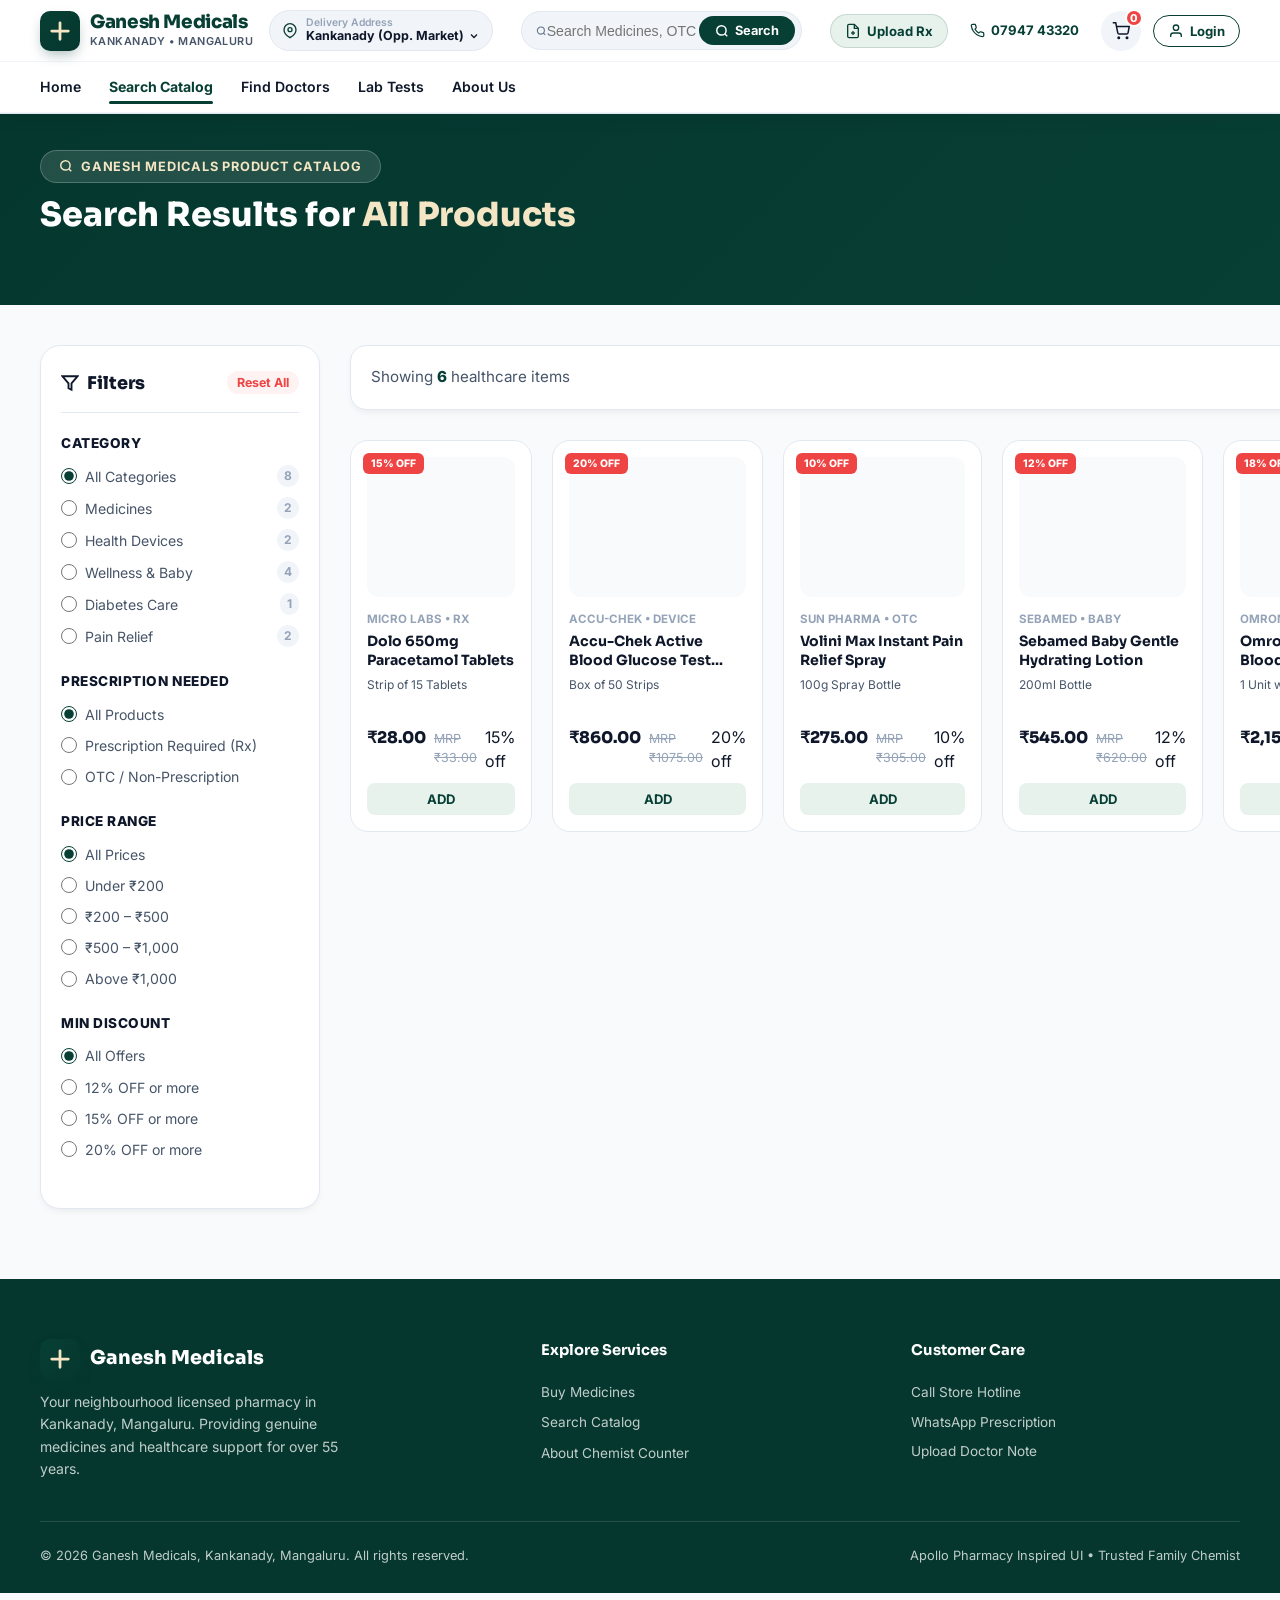
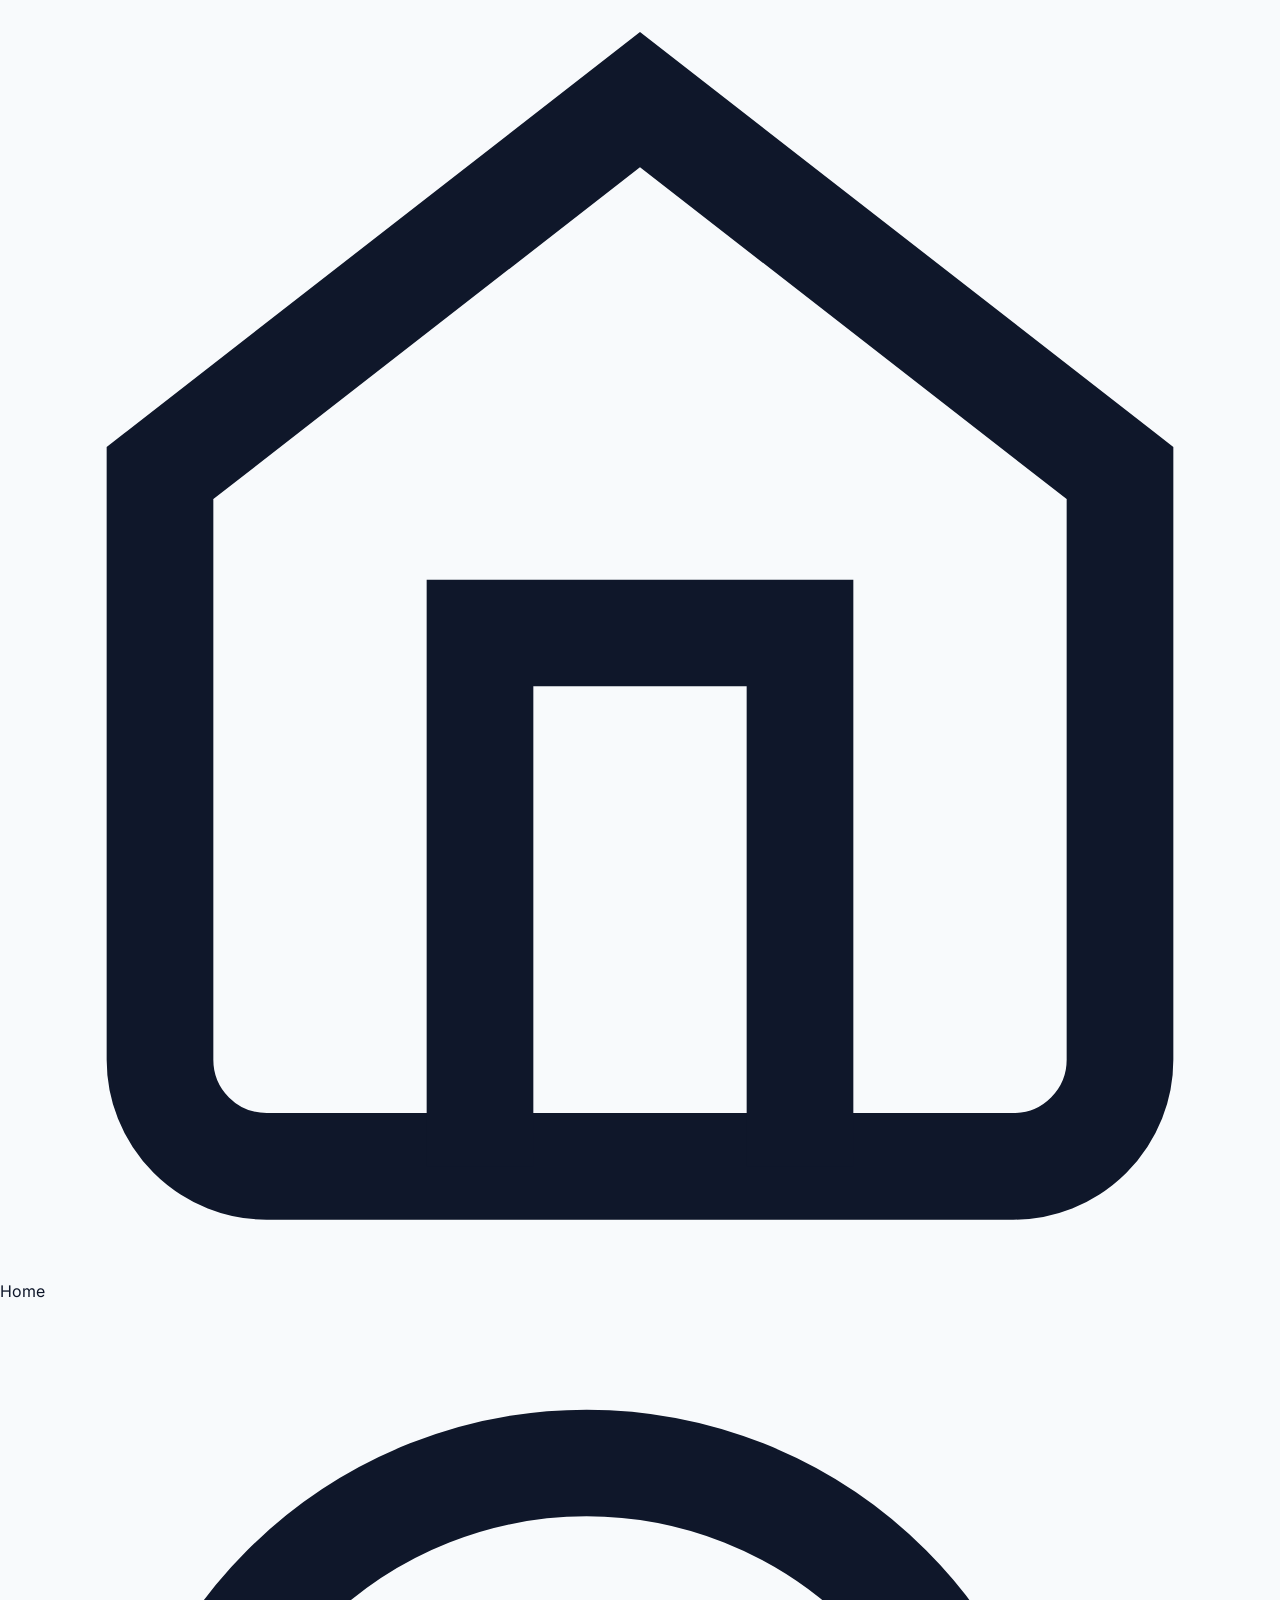
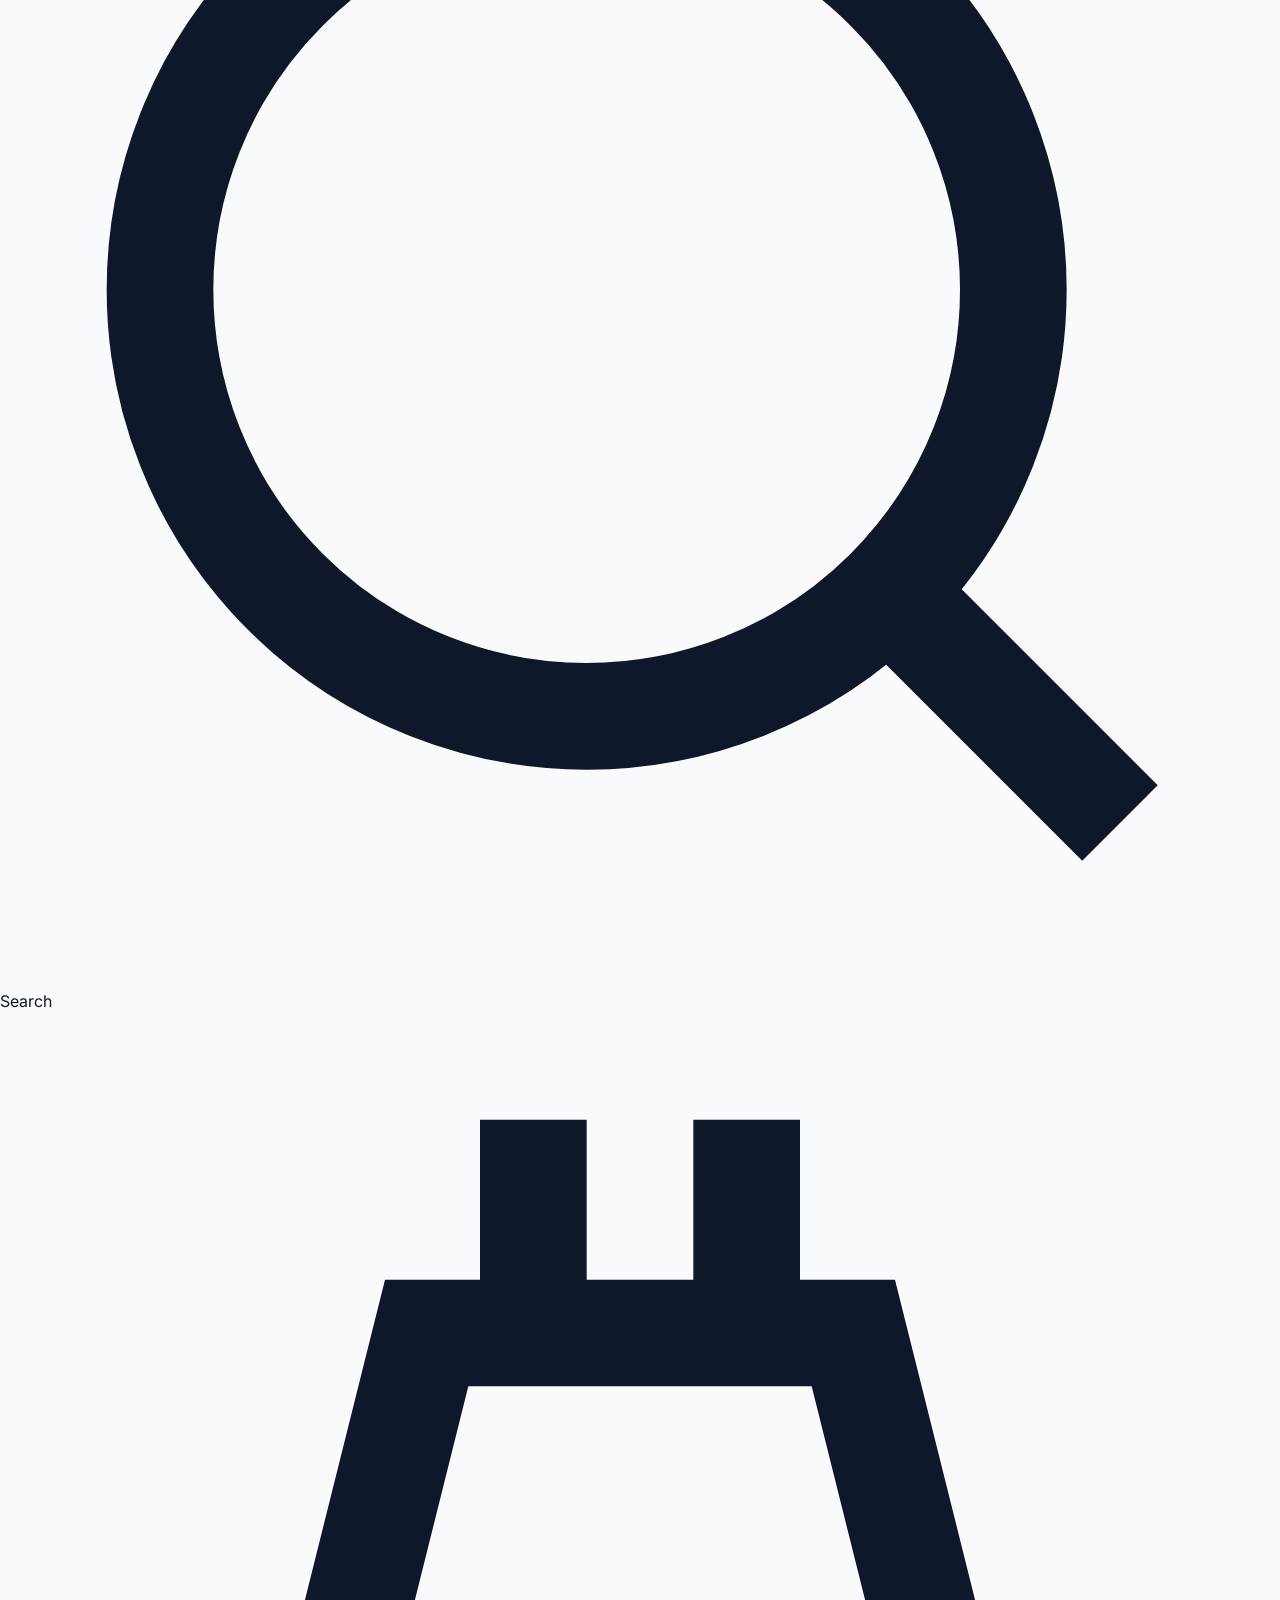
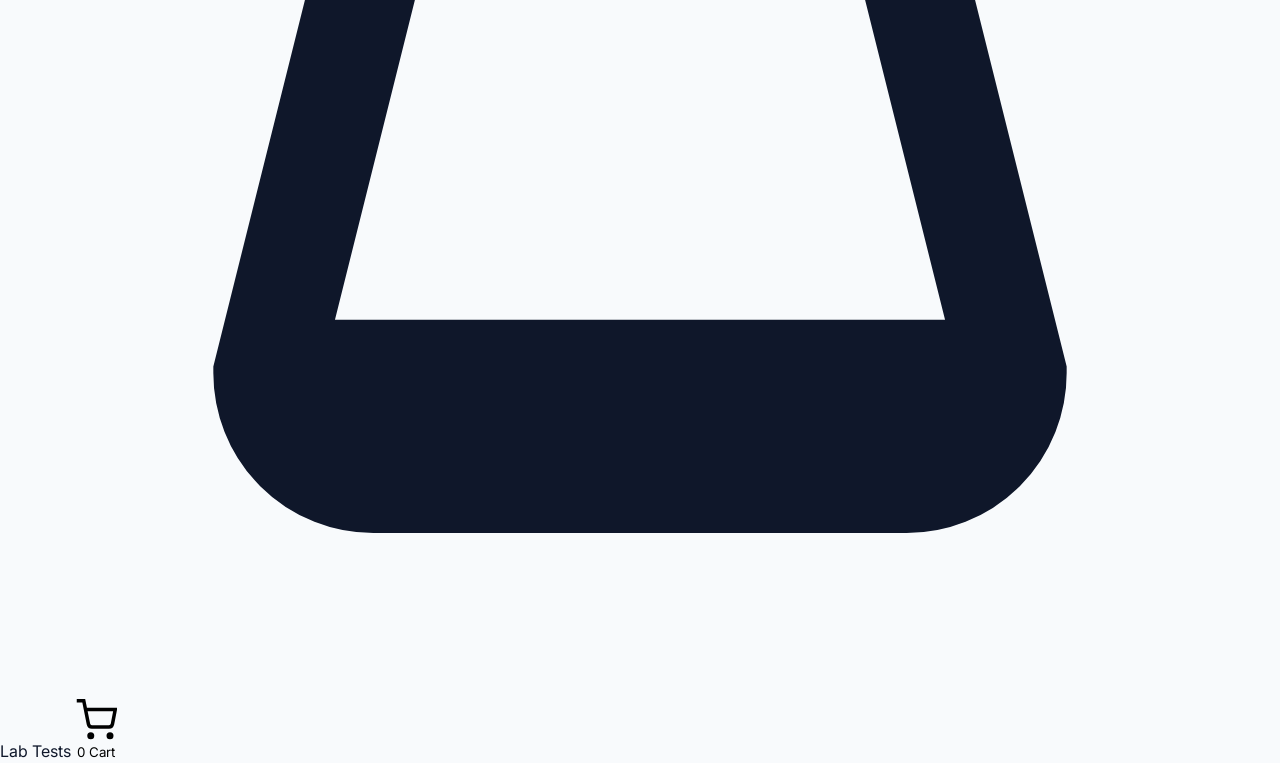
==== commit 4a01e0a5: "Center animated dot directly on green SVG growth line tip" ====
--- a/search.html
+++ b/search.html
@@ -37,7 +37,7 @@
         <!-- Location Dropdown Selector -->
         <button class="location-picker" id="openLocationModalBtn" aria-label="Select Delivery Address">
           <div class="loc-icon">
-            <svg width="18" height="18" viewBox="0 0 24 24" fill="none" stroke="currentColor" stroke-width="2"><path d="M21 10c0 7-9 12-9 12s-9-5-9-12a9 9 0 0 1 18 0z"/><circle cx="12" cy="10" r="3"/></svg>
+            <svg width="16" height="16" viewBox="0 0 24 24" fill="none" stroke="currentColor" stroke-width="2"><path d="M21 10c0 7-9 12-9 12s-9-5-9-12a9 9 0 0 1 18 0z"/><circle cx="12" cy="10" r="3"/></svg>
           </div>
           <div class="loc-text">
             <span class="loc-label">Delivery Address</span>
@@ -46,46 +46,52 @@
         </button>
       </div>
 
+      <!-- Header Centered Search Bar (Apollo Style) -->
+      <div class="header-search-wrapper" id="headerSearchWrapper">
+        <div class="header-search-box">
+          <svg width="18" height="18" viewBox="0 0 24 24" fill="none" stroke="#64748B" stroke-width="2.5"><circle cx="11" cy="11" r="8"/><line x1="21" y1="21" x2="16.65" y2="16.65"/></svg>
+          <input type="text" id="medicineSearchInput" autocomplete="off" placeholder="Search Medicines, OTC &amp; Healthcare Products..." aria-label="Search Medicines">
+          <button class="search-submit-btn-mini" id="searchSubmitBtn">
+            <svg width="14" height="14" viewBox="0 0 24 24" fill="none" stroke="currentColor" stroke-width="2.5"><circle cx="11" cy="11" r="8"/><line x1="21" y1="21" x2="16.65" y2="16.65"/></svg>
+            <span>Search</span>
+          </button>
+        </div>
+      </div>
+
       <!-- Right Header Actions -->
       <div class="header-actions">
         <button class="action-btn upload-rx-head-btn" id="openRxModalBtnTop">
-          <svg width="18" height="18" viewBox="0 0 24 24" fill="none" stroke="currentColor" stroke-width="2"><path d="M14 2H6a2 2 0 0 0-2 2v16a2 2 0 0 0 2 2h12a2 2 0 0 0 2-2V8z"/><polyline points="14 2 14 8 20 8"/><line x1="12" y1="18" x2="12" y2="12"/><line x1="9" y1="15" x2="15" y2="15"/></svg>
-          <span>Upload Prescription</span>
+          <svg width="16" height="16" viewBox="0 0 24 24" fill="none" stroke="currentColor" stroke-width="2"><path d="M14 2H6a2 2 0 0 0-2 2v16a2 2 0 0 0 2 2h12a2 2 0 0 0 2-2V8z"/><polyline points="14 2 14 8 20 8"/><line x1="12" y1="18" x2="12" y2="12"/><line x1="9" y1="15" x2="15" y2="15"/></svg>
+          <span>Upload Rx</span>
         </button>
 
         <a href="tel:07947433320" class="header-phone">
-          <svg width="16" height="16" viewBox="0 0 24 24" fill="none" stroke="currentColor" stroke-width="2"><path d="M22 16.92v3a2 2 0 0 1-2.18 2 19.79 19.79 0 0 1-8.63-3.07 19.5 19.5 0 0 1-6-6 19.79 19.79 0 0 1-3.07-8.67A2 2 0 0 1 4.11 2h3a2 2 0 0 1 2 1.72c.127.96.361 1.903.7 2.81a2 2 0 0 1-.45 2.11L8.09 9.91a16 16 0 0 0 6 6l1.27-1.27a2 2 0 0 1 2.11-.45c.907.339 1.85.573 2.81.7A2 2 0 0 1 22 16.92z"/></svg>
+          <svg width="15" height="15" viewBox="0 0 24 24" fill="none" stroke="currentColor" stroke-width="2"><path d="M22 16.92v3a2 2 0 0 1-2.18 2 19.79 19.79 0 0 1-8.63-3.07 19.5 19.5 0 0 1-6-6 19.79 19.79 0 0 1-3.07-8.67A2 2 0 0 1 4.11 2h3a2 2 0 0 1 2 1.72c.127.96.361 1.903.7 2.81a2 2 0 0 1-.45 2.11L8.09 9.91a16 16 0 0 0 6 6l1.27-1.27a2 2 0 0 1 2.11-.45c.907.339 1.85.573 2.81.7A2 2 0 0 1 22 16.92z"/></svg>
           <span>07947 43320</span>
         </a>
 
         <button class="cart-btn" id="cartBtn" aria-label="Shopping Cart">
-          <svg width="20" height="20" viewBox="0 0 24 24" fill="none" stroke="currentColor" stroke-width="2"><circle cx="9" cy="21" r="1"/><circle cx="20" cy="21" r="1"/><path d="M1 1h4l2.68 13.39a2 2 0 0 0 2 1.61h9.72a2 2 0 0 0 2-1.61L23 6H6"/></svg>
+          <svg width="18" height="18" viewBox="0 0 24 24" fill="none" stroke="currentColor" stroke-width="2"><circle cx="9" cy="21" r="1"/><circle cx="20" cy="21" r="1"/><path d="M1 1h4l2.68 13.39a2 2 0 0 0 2 1.61h9.72a2 2 0 0 0 2-1.61L23 6H6"/></svg>
           <span class="cart-count" id="cartCount">0</span>
         </button>
 
         <button class="login-btn" id="loginBtn">
-          <svg width="18" height="18" viewBox="0 0 24 24" fill="none" stroke="currentColor" stroke-width="2"><path d="M20 21v-2a4 4 0 0 0-4-4H8a4 4 0 0 0-4 4v2"/><circle cx="12" cy="7" r="4"/></svg>
+          <svg width="16" height="16" viewBox="0 0 24 24" fill="none" stroke="currentColor" stroke-width="2"><path d="M20 21v-2a4 4 0 0 0-4-4H8a4 4 0 0 0-4 4v2"/><circle cx="12" cy="7" r="4"/></svg>
           <span>Login</span>
         </button>
-
-        <button class="burger" id="burger" aria-label="Toggle Navigation Menu">
-          <span></span><span></span><span></span>
-        </button>
       </div>
     </div>
   </div>
 
-  <!-- Primary Links Navigation -->
+  <!-- Primary Links Navigation Bar -->
   <div class="main-nav-bar">
     <div class="container">
       <nav class="nav-links" id="navLinks">
         <a href="index.html#home" class="nav-item">Home</a>
-        <a href="search.html" class="nav-item active">Search Medicines</a>
+        <a href="search.html" class="nav-item active">Search Catalog</a>
         <a href="index.html#consult" class="nav-item" id="navDoctorBtn">Find Doctors</a>
         <a href="index.html#labtests" class="nav-item" id="navLabBtn">Lab Tests</a>
         <a href="index.html#whyus" class="nav-item">About Us</a>
-        <a href="index.html#offers" class="nav-item" id="navOffersBtn">Offers <span class="badge-pill">New</span></a>
-        <a href="index.html#insurance" class="nav-item" id="navInsuranceBtn">Buy Insurance <span class="badge-pill">New</span></a>
       </nav>
     </div>
   </div>
@@ -95,50 +101,11 @@
 <!-- ================= SEARCH HERO BANNER ================= -->
 <section class="search-hero-banner">
   <div class="container">
-    <div class="hero-eyebrow">🔍 Ganesh Medicals Product Search</div>
-    <h1>Search <span id="searchBannerQuery">All Products</span></h1>
-
-    <!-- Embedded Search Bar -->
-    <div class="search-box-wrapper" style="max-width: 760px; margin: 0;">
-      <div class="search-input-group">
-        <div class="search-icon">
-          <svg width="22" height="22" viewBox="0 0 24 24" fill="none" stroke="#64748B" stroke-width="2.5"><circle cx="11" cy="11" r="8"/><line x1="21" y1="21" x2="16.65" y2="16.65"/></svg>
-        </div>
-        <input type="text" id="medicineSearchInput" autocomplete="off" placeholder="Search Paracetamol, Accu-Chek, Volini, Horlicks..." aria-label="Search Medicines">
-        <button class="search-clear-btn" id="searchClearBtn" style="display:none;" aria-label="Clear Search">&times;</button>
-        <button class="search-submit-btn" id="searchSubmitBtn">🔍 Search</button>
-      </div>
-
-      <!-- Live Search Autocomplete Popup -->
-      <div class="search-dropdown-results" id="searchResultsDrop">
-        <div class="search-results-header">Popular Searches</div>
-        <div class="search-result-item" data-query="Dolo 650mg Paracetamol">
-          <div class="item-icon">💊</div>
-          <div class="item-info"><strong>Dolo 650mg Paracetamol</strong><span>Pain &amp; Fever Relief</span></div>
-          <span class="item-tag">Prescription</span>
-        </div>
-        <div class="search-result-item" data-query="Accu-Chek Active Glucose Test Strips">
-          <div class="item-icon">💉</div>
-          <div class="item-info"><strong>Accu-Chek Sugar Test Strips</strong><span>Diabetes Monitor</span></div>
-          <span class="item-tag">Device</span>
-        </div>
-        <div class="search-result-item" data-query="Volini Max Instant Pain Relief Spray">
-          <div class="item-icon">🦵</div>
-          <div class="item-info"><strong>Volini Pain Relief Spray</strong><span>Muscle &amp; Joint Care</span></div>
-          <span class="item-tag">OTC</span>
-        </div>
-        <div class="search-result-item" data-query="Horlicks Chocolate Delight Health Drink">
-          <div class="item-icon">🥛</div>
-          <div class="item-info"><strong>Horlicks Health Drink</strong><span>Nutrition Supplement</span></div>
-          <span class="item-tag">Wellness</span>
-        </div>
-        <div class="search-result-item" data-query="Sebamed Baby Gentle Hydrating Lotion">
-          <div class="item-icon">🍼</div>
-          <div class="item-info"><strong>Sebamed Baby Lotion 200ml</strong><span>Baby Care</span></div>
-          <span class="item-tag">Baby Care</span>
-        </div>
-      </div>
-    </div>
+    <div class="hero-eyebrow">
+      <svg width="14" height="14" viewBox="0 0 24 24" fill="none" stroke="currentColor" stroke-width="2.5"><circle cx="11" cy="11" r="8"/><line x1="21" y1="21" x2="16.65" y2="16.65"/></svg>
+      <span>Ganesh Medicals Product Catalog</span>
+    </div>
+    <h1>Search Results for <span id="searchBannerQuery">All Products</span></h1>
   </div>
 </section>
 
@@ -297,7 +264,7 @@
         <!-- Active Filter Tags Ribbon -->
         <div class="applied-filters-ribbon" id="appliedFiltersRibbon" style="display:none;"></div>
 
-        <!-- Product Grid -->
+        <!-- Product Grid (Apollo Card Design) -->
         <div class="products-grid" id="productsGrid">
 
           <!-- Product 1 -->
@@ -313,9 +280,10 @@
               <div class="prod-price-row">
                 <div class="price-wrap">
                   <span class="curr-price">₹28.00</span>
-                  <span class="old-price">₹33.00</span>
+                  <span class="old-price">MRP ₹33.00</span>
+                  <span class="discount-tag">15% off</span>
                 </div>
-                <button class="add-to-cart-btn" data-id="p1" data-name="Dolo 650mg Paracetamol Tablets" data-price="28" data-img="images/dolo650.png" data-brand="Micro Labs">Add to Cart</button>
+                <button class="add-to-cart-btn" data-id="p1" data-name="Dolo 650mg Paracetamol Tablets" data-price="28" data-img="images/dolo650.png" data-brand="Micro Labs">ADD</button>
               </div>
             </div>
           </div>
@@ -333,9 +301,10 @@
               <div class="prod-price-row">
                 <div class="price-wrap">
                   <span class="curr-price">₹860.00</span>
-                  <span class="old-price">₹1075.00</span>
+                  <span class="old-price">MRP ₹1075.00</span>
+                  <span class="discount-tag">20% off</span>
                 </div>
-                <button class="add-to-cart-btn" data-id="p2" data-name="Accu-Chek Active Glucose Test Strips" data-price="860" data-img="images/accu_chek.png" data-brand="Accu-Chek">Add to Cart</button>
+                <button class="add-to-cart-btn" data-id="p2" data-name="Accu-Chek Active Glucose Test Strips" data-price="860" data-img="images/accu_chek.png" data-brand="Accu-Chek">ADD</button>
               </div>
             </div>
           </div>
@@ -353,9 +322,10 @@
               <div class="prod-price-row">
                 <div class="price-wrap">
                   <span class="curr-price">₹275.00</span>
-                  <span class="old-price">₹305.00</span>
+                  <span class="old-price">MRP ₹305.00</span>
+                  <span class="discount-tag">10% off</span>
                 </div>
-                <button class="add-to-cart-btn" data-id="p3" data-name="Volini Max Pain Relief Spray" data-price="275" data-img="images/volini.png" data-brand="Sun Pharma">Add to Cart</button>
+                <button class="add-to-cart-btn" data-id="p3" data-name="Volini Max Pain Relief Spray" data-price="275" data-img="images/volini.png" data-brand="Sun Pharma">ADD</button>
               </div>
             </div>
           </div>
@@ -373,9 +343,10 @@
               <div class="prod-price-row">
                 <div class="price-wrap">
                   <span class="curr-price">₹545.00</span>
-                  <span class="old-price">₹620.00</span>
+                  <span class="old-price">MRP ₹620.00</span>
+                  <span class="discount-tag">12% off</span>
                 </div>
-                <button class="add-to-cart-btn" data-id="p4" data-name="Sebamed Baby Gentle Hydrating Lotion" data-price="545" data-img="images/sebamed_baby.png" data-brand="Sebamed">Add to Cart</button>
+                <button class="add-to-cart-btn" data-id="p4" data-name="Sebamed Baby Gentle Hydrating Lotion" data-price="545" data-img="images/sebamed_baby.png" data-brand="Sebamed">ADD</button>
               </div>
             </div>
           </div>
@@ -393,9 +364,10 @@
               <div class="prod-price-row">
                 <div class="price-wrap">
                   <span class="curr-price">₹2,150.00</span>
-                  <span class="old-price">₹2,620.00</span>
+                  <span class="old-price">MRP ₹2620.00</span>
+                  <span class="discount-tag">18% off</span>
                 </div>
-                <button class="add-to-cart-btn" data-id="p5" data-name="Omron Digital Blood Pressure Monitor" data-price="2150" data-img="images/omron_bp.png" data-brand="Omron">Add to Cart</button>
+                <button class="add-to-cart-btn" data-id="p5" data-name="Omron Digital Blood Pressure Monitor" data-price="2150" data-img="images/omron_bp.png" data-brand="Omron">ADD</button>
               </div>
             </div>
           </div>
@@ -413,49 +385,10 @@
               <div class="prod-price-row">
                 <div class="price-wrap">
                   <span class="curr-price">₹245.00</span>
-                  <span class="old-price">₹288.00</span>
+                  <span class="old-price">MRP ₹288.00</span>
+                  <span class="discount-tag">15% off</span>
                 </div>
-                <button class="add-to-cart-btn" data-id="p6" data-name="Horlicks Chocolate Health Drink 500g" data-price="245" data-img="https://images.unsplash.com/photo-1546433178-6260b3773ed0?w=400&q=80" data-brand="Horlicks">Add to Cart</button>
-              </div>
-            </div>
-          </div>
-
-          <!-- Product 7 -->
-          <div class="prod-card" data-cat="wellness" data-condition="Cold &amp; Immunity,Elderly Care" data-rx="no" data-price="495" data-discount="10">
-            <div class="prod-badge">10% OFF</div>
-            <div class="prod-img">
-              <img src="https://images.unsplash.com/photo-1550572017-edf706daf081?w=400&q=80" alt="Revital H Multivitamin Capsules" loading="lazy">
-            </div>
-            <div class="prod-details">
-              <span class="prod-brand">Sun Pharma • Wellness</span>
-              <h4 class="prod-name">Revital H Daily Health Multivitamin Capsules</h4>
-              <span class="prod-pack">Bottle of 60 Softgels</span>
-              <div class="prod-price-row">
-                <div class="price-wrap">
-                  <span class="curr-price">₹495.00</span>
-                  <span class="old-price">₹550.00</span>
-                </div>
-                <button class="add-to-cart-btn" data-id="p7" data-name="Revital H Multivitamin 60 Softgels" data-price="495" data-img="https://images.unsplash.com/photo-1550572017-edf706daf081?w=400&q=80" data-brand="Sun Pharma">Add to Cart</button>
-              </div>
-            </div>
-          </div>
-
-          <!-- Product 8 -->
-          <div class="prod-card" data-cat="wellness" data-condition="Oral Care" data-rx="no" data-price="180" data-discount="14">
-            <div class="prod-badge">14% OFF</div>
-            <div class="prod-img">
-              <img src="https://images.unsplash.com/photo-1556228720-195a672e8a03?w=400&q=80" alt="Himalaya Purifying Neem Face Wash" loading="lazy">
-            </div>
-            <div class="prod-details">
-              <span class="prod-brand">Himalaya Wellness • Personal Care</span>
-              <h4 class="prod-name">Himalaya Purifying Neem Face Wash</h4>
-              <span class="prod-pack">150ml Tube</span>
-              <div class="prod-price-row">
-                <div class="price-wrap">
-                  <span class="curr-price">₹180.00</span>
-                  <span class="old-price">₹210.00</span>
-                </div>
-                <button class="add-to-cart-btn" data-id="p8" data-name="Himalaya Neem Face Wash 150ml" data-price="180" data-img="https://images.unsplash.com/photo-1556228720-195a672e8a03?w=400&q=80" data-brand="Himalaya">Add to Cart</button>
+                <button class="add-to-cart-btn" data-id="p6" data-name="Horlicks Chocolate Health Drink 500g" data-price="245" data-img="https://images.unsplash.com/photo-1546433178-6260b3773ed0?w=400&q=80" data-brand="Horlicks">ADD</button>
               </div>
             </div>
           </div>
@@ -464,7 +397,9 @@
 
         <!-- Empty search result message -->
         <div class="no-results-box" id="noResultsBox" style="display:none;">
-          <div class="no-res-icon">🔍</div>
+          <div class="no-res-icon">
+            <svg width="48" height="48" viewBox="0 0 24 24" fill="none" stroke="#94A3B8" stroke-width="1.5"><circle cx="11" cy="11" r="8"/><line x1="21" y1="21" x2="16.65" y2="16.65"/></svg>
+          </div>
           <h3>No products matched your search or filters</h3>
           <p>Try resetting your sidebar filters or searching for alternative terms like Dolo, Accu-Chek, or Volini.</p>
           <button class="btn btn-gold" id="clearSearchStateBtn">Reset Search &amp; Filters</button>
@@ -511,12 +446,12 @@
 </footer>
 
 
-<!-- ================= MODALS & CART DRAWER ================= -->
+<!-- ================= SLIDE-OVER SHOPPING CART DRAWER ================= -->
 <div class="cart-drawer-overlay" id="cartDrawerOverlay">
   <div class="cart-drawer" id="cartDrawer">
     <div class="cart-header">
       <div class="cart-title-wrap">
-        <svg width="22" height="22" viewBox="0 0 24 24" fill="none" stroke="currentColor" stroke-width="2"><circle cx="9" cy="21" r="1"/><circle cx="20" cy="21" r="1"/><path d="M1 1h4l2.68 13.39a2 2 0 0 0 2 1.61h9.72a2 2 0 0 0 2-1.61L23 6H6"/></svg>
+        <svg width="20" height="20" viewBox="0 0 24 24" fill="none" stroke="currentColor" stroke-width="2"><circle cx="9" cy="21" r="1"/><circle cx="20" cy="21" r="1"/><path d="M1 1h4l2.68 13.39a2 2 0 0 0 2 1.61h9.72a2 2 0 0 0 2-1.61L23 6H6"/></svg>
         <h3>Your Shopping Cart</h3>
       </div>
       <button class="cart-close-btn" id="closeCartBtn">&times;</button>
@@ -524,7 +459,9 @@
 
     <div class="cart-body" id="cartBody">
       <div class="cart-empty-state" id="cartEmptyState">
-        <div class="empty-cart-ic">🛒</div>
+        <div class="empty-cart-ic">
+          <svg width="48" height="48" viewBox="0 0 24 24" fill="none" stroke="#94A3B8" stroke-width="1.5"><circle cx="9" cy="21" r="1"/><circle cx="20" cy="21" r="1"/><path d="M1 1h4l2.68 13.39a2 2 0 0 0 2 1.61h9.72a2 2 0 0 0 2-1.61L23 6H6"/></svg>
+        </div>
         <h4>Your cart is empty</h4>
         <p>Browse our products and add items to your cart.</p>
         <button class="btn btn-gold" id="startShoppingBtn">Explore Medicines</button>
@@ -555,110 +492,27 @@
   </div>
 </div>
 
-<!-- Prescription Modal -->
-<div class="modal-overlay" id="rxModalOverlay">
-  <div class="modal-card">
-    <button class="modal-close-btn" id="closeRxModalBtn">&times;</button>
-    <div class="modal-header">
-      <div class="modal-icon">📄</div>
-      <div>
-        <h3>Upload Doctor Prescription</h3>
-        <p>Send your Rx photo directly to Ganesh Medicals pharmacists for instant order preparation.</p>
-      </div>
-    </div>
-
-    <form id="rxUploadForm" onsubmit="return false;">
-      <div class="upload-dropzone" id="dropzone">
-        <input type="file" id="rxFileInput" accept="image/*,.pdf" style="display:none;">
-        <svg width="40" height="40" viewBox="0 0 24 24" fill="none" stroke="#0D9488" stroke-width="2"><path d="M21 15v4a2 2 0 0 1-2 2H5a2 2 0 0 1-2-2v-4"/><polyline points="17 8 12 3 7 8"/><line x1="12" y1="3" x2="12" y2="15"/></svg>
-        <p><strong>Click to browse</strong> or drag and drop prescription image/PDF here</p>
-        <span id="fileSelectedName" class="file-name-preview">Supported formats: JPG, PNG, PDF</span>
-      </div>
-
-      <div class="form-group">
-        <label for="custName">Patient Name</label>
-        <input type="text" id="custName" placeholder="Enter patient full name" required>
-      </div>
-
-      <div class="form-group">
-        <label for="custPhone">Mobile Number (WhatsApp)</label>
-        <input type="tel" id="custPhone" placeholder="Enter 10-digit mobile number" required>
-      </div>
-
-      <div class="form-group">
-        <label for="custLoc">Delivery Location in Mangaluru</label>
-        <select id="custLoc">
-          <option value="Kankanady (Opp. Market)">Kankanady (Opp. Market)</option>
-          <option value="Pumpwell">Pumpwell</option>
-          <option value="Statebank / Hampankatta">Statebank / Hampankatta</option>
-          <option value="Falnir">Falnir</option>
-          <option value="Valencia / Bendorewell">Valencia / Bendorewell</option>
-          <option value="Father Muller Road">Father Muller Road</option>
-        </select>
-      </div>
-
-      <button type="submit" class="btn btn-submit-rx" id="submitRxBtn">
-        Send Order to Pharmacist via WhatsApp
-      </button>
-    </form>
-  </div>
-</div>
-
-<!-- Location Modal -->
-<div class="modal-overlay" id="locationModalOverlay">
-  <div class="modal-card">
-    <button class="modal-close-btn" id="closeLocationModalBtn">&times;</button>
-    <div class="modal-header">
-      <div class="modal-icon">📍</div>
-      <div>
-        <h3>Select Delivery Address</h3>
-        <p>Choose your area in Mangaluru for store pickup or local home delivery.</p>
-      </div>
-    </div>
-
-    <div class="location-list">
-      <button class="location-item-btn active" data-loc="Kankanady (Opp. Market)">
-        <strong>Kankanady</strong>
-        <span>Opp. Kankanady Market, PIN 575002</span>
-      </button>
-      <button class="location-item-btn" data-loc="Father Muller Road">
-        <strong>Father Muller Road</strong>
-        <span>Near Hospital Campus, PIN 575002</span>
-      </button>
-      <button class="location-item-btn" data-loc="Pumpwell Junction">
-        <strong>Pumpwell Junction</strong>
-        <span>Highway Circle Area, Mangaluru</span>
-      </button>
-    </div>
-  </div>
-</div>
-
-<!-- Login Modal -->
-<div class="modal-overlay" id="loginModalOverlay">
-  <div class="modal-card">
-    <button class="modal-close-btn" id="closeLoginModalBtn">&times;</button>
-    <div class="modal-header">
-      <div class="modal-icon">👤</div>
-      <div>
-        <h3>Customer Login</h3>
-        <p>Log in to access your order history &amp; prescription uploads.</p>
-      </div>
-    </div>
-
-    <form id="loginForm" onsubmit="return false;">
-      <div class="form-group">
-        <label for="loginPhone">Mobile Number</label>
-        <input type="tel" id="loginPhone" placeholder="Enter 10-digit mobile number" required>
-      </div>
-      <button type="submit" class="btn btn-gold full-width-btn">Get OTP &amp; Login</button>
-    </form>
-  </div>
-</div>
-
-<!-- Floating Action Buttons -->
-<a href="https://wa.me/917947433320" target="_blank" class="wa-float" aria-label="Chat on WhatsApp with Ganesh Medicals">
-  <svg viewBox="0 0 32 32"><path d="M16.001 3C9.373 3 4 8.373 4 15c0 2.348.687 4.53 1.872 6.37L4 29l7.86-1.834A11.93 11.93 0 0 0 16.001 27C22.63 27 28 21.63 28 15S22.63 3 16.001 3zm6.44 16.94c-.27.76-1.57 1.46-2.16 1.55-.55.08-1.24.12-2-.12-.46-.14-1.05-.34-1.8-.66-3.17-1.37-5.24-4.55-5.4-4.76-.16-.21-1.29-1.71-1.29-3.26s.81-2.31 1.1-2.62c.29-.31.63-.39.84-.39.21 0 .42 0 .6.01.19.01.45-.07.7.54.27.65.9 2.2.98 2.36.08.16.13.35.03.56-.1.21-.16.34-.31.52-.16.18-.33.4-.47.54-.16.16-.32.33-.14.64.19.31.83 1.37 1.78 2.22 1.22 1.09 2.25 1.43 2.56 1.59.31.16.49.14.67-.05.19-.19.79-.92.99-1.24.21-.31.42-.26.7-.16.29.1 1.83.87 2.14 1.03.32.16.53.24.6.37.08.14.08.79-.19 1.54z"/></svg>
-</a>
+
+<!-- ================= SWIGGY-STYLE MOBILE BOTTOM NAVIGATION BAR ================= -->
+<nav class="mobile-bottom-nav">
+  <a href="index.html#home" class="mobile-nav-btn">
+    <svg viewBox="0 0 24 24" fill="none" stroke="currentColor" stroke-width="2"><path d="M3 9l9-7 9 7v11a2 2 0 0 1-2 2H5a2 2 0 0 1-2-2z"/><polyline points="9 22 9 12 15 12 15 22"/></svg>
+    <span>Home</span>
+  </a>
+  <a href="search.html" class="mobile-nav-btn active">
+    <svg viewBox="0 0 24 24" fill="none" stroke="currentColor" stroke-width="2"><circle cx="11" cy="11" r="8"/><line x1="21" y1="21" x2="16.65" y2="16.65"/></svg>
+    <span>Search</span>
+  </a>
+  <a href="index.html#labtests" class="mobile-nav-btn">
+    <svg viewBox="0 0 24 24" fill="none" stroke="currentColor" stroke-width="2"><path d="M6 18h12M10 2v4M14 2v4M8 6h8l3 12a2 2 0 0 1-2 2H7a2 2 0 0 1-2-2L8 6z"/></svg>
+    <span>Lab Tests</span>
+  </a>
+  <button class="mobile-nav-btn" id="mobileCartBtn">
+    <svg viewBox="0 0 24 24" fill="none" stroke="currentColor" stroke-width="2"><circle cx="9" cy="21" r="1"/><circle cx="20" cy="21" r="1"/><path d="M1 1h4l2.68 13.39a2 2 0 0 0 2 1.61h9.72a2 2 0 0 0 2-1.61L23 6H6"/></svg>
+    <span class="mobile-cart-count" id="mobileCartCount">0</span>
+    <span>Cart</span>
+  </button>
+</nav>
 
 <script src="js/script.js"></script>
 </body>
--- a/css/style.css
+++ b/css/style.css
@@ -123,20 +123,20 @@
 
 /* Top Utility Bar */
 .top-nav-bar {
-  padding: 12px 0;
+  padding: 10px 0;
   border-bottom: 1px solid #F1F5F9;
 }
 .top-nav-container {
   display: flex;
   align-items: center;
   justify-content: space-between;
-  gap: 20px;
+  gap: 16px;
 }
 
 .brand-group {
   display: flex;
   align-items: center;
-  gap: 24px;
+  gap: 16px;
 }
 
 .logo {
@@ -146,9 +146,9 @@
 }
 
 .logo-mark {
-  width: 42px;
-  height: 42px;
-  border-radius: 12px;
+  width: 40px;
+  height: 40px;
+  border-radius: 10px;
   background: linear-gradient(135deg, var(--teal-main), var(--teal-deep));
   display: flex;
   align-items: center;
@@ -156,8 +156,8 @@
   box-shadow: 0 6px 14px -4px rgba(7,63,52,0.4);
 }
 .logo-mark svg {
-  width: 24px;
-  height: 24px;
+  width: 22px;
+  height: 22px;
 }
 
 .logo-text {
@@ -167,13 +167,13 @@
 .logo-title {
   font-family: 'Sora', sans-serif;
   font-weight: 800;
-  font-size: 1.25rem;
+  font-size: 1.15rem;
   color: var(--teal-main);
   line-height: 1.1;
   letter-spacing: -0.02em;
 }
 .logo-subtitle {
-  font-size: 0.72rem;
+  font-size: 0.68rem;
   font-weight: 600;
   color: var(--ink-secondary);
   letter-spacing: 0.04em;
@@ -184,12 +184,13 @@
 .location-picker {
   display: flex;
   align-items: center;
-  gap: 10px;
+  gap: 8px;
   background: #F1F5F9;
-  padding: 8px 14px;
+  padding: 7px 12px;
   border-radius: 100px;
   border: 1px solid #E2E8F0;
   transition: all 0.2s ease;
+  white-space: nowrap;
 }
 .location-picker:hover {
   background: #E2E8F0;
@@ -206,39 +207,85 @@
   align-items: flex-start;
 }
 .loc-label {
-  font-size: 0.68rem;
+  font-size: 0.65rem;
   color: var(--ink-muted);
   font-weight: 600;
   line-height: 1;
 }
 .loc-value {
-  font-size: 0.82rem;
+  font-size: 0.78rem;
   font-weight: 700;
   color: var(--ink-primary);
   display: flex;
   align-items: center;
   gap: 4px;
+}
+
+/* Header Centered Search Bar (Apollo Style) */
+.header-search-wrapper {
+  flex: 1;
+  max-width: 480px;
+  margin: 0 12px;
+  position: relative;
+}
+.header-search-box {
+  display: flex;
+  align-items: center;
+  background: #F1F5F9;
+  border: 1.5px solid #E2E8F0;
+  border-radius: 100px;
+  padding: 4px 6px 4px 14px;
+  transition: all 0.2s ease;
+}
+.header-search-box:focus-within {
+  background: #FFFFFF;
+  border-color: var(--teal-main);
+  box-shadow: 0 4px 14px rgba(7,63,52,0.12);
+}
+.header-search-box input {
+  border: none;
+  background: transparent;
+  width: 100%;
+  font-size: 0.88rem;
+  color: var(--ink-primary);
+  outline: none;
+}
+.header-search-box button.search-submit-btn-mini {
+  background: var(--teal-main);
+  color: #FFFFFF;
+  border-radius: 100px;
+  padding: 7px 16px;
+  font-size: 0.8rem;
+  font-weight: 700;
+  display: flex;
+  align-items: center;
+  gap: 6px;
+  transition: background 0.2s ease;
+}
+.header-search-box button.search-submit-btn-mini:hover {
+  background: var(--teal-deep);
 }
 
 /* Header Actions Right */
 .header-actions {
   display: flex;
   align-items: center;
-  gap: 16px;
+  gap: 12px;
 }
 
 .upload-rx-head-btn {
   background: var(--teal-light);
   color: var(--teal-main);
-  padding: 9px 18px;
+  padding: 8px 14px;
   border-radius: 100px;
   font-weight: 700;
-  font-size: 0.85rem;
-  display: flex;
-  align-items: center;
-  gap: 8px;
+  font-size: 0.82rem;
+  display: flex;
+  align-items: center;
+  gap: 6px;
   border: 1px solid rgba(7,63,52,0.15);
   transition: all 0.25s ease;
+  white-space: nowrap;
 }
 .upload-rx-head-btn:hover {
   background: var(--teal-main);
@@ -249,13 +296,14 @@
 .header-phone {
   display: flex;
   align-items: center;
-  gap: 8px;
-  font-weight: 700;
-  font-size: 0.85rem;
+  gap: 6px;
+  font-weight: 700;
+  font-size: 0.82rem;
   color: var(--teal-main);
-  padding: 8px 12px;
+  padding: 6px 10px;
   border-radius: 8px;
   transition: background 0.2s ease;
+  white-space: nowrap;
 }
 .header-phone:hover {
   background: #F1F5F9;
@@ -263,8 +311,8 @@
 
 .cart-btn {
   position: relative;
-  width: 42px;
-  height: 42px;
+  width: 40px;
+  height: 40px;
   border-radius: 50%;
   background: #F1F5F9;
   display: flex;
@@ -283,7 +331,7 @@
   right: -2px;
   background: #EF4444;
   color: #FFFFFF;
-  font-size: 0.7rem;
+  font-size: 0.68rem;
   font-weight: 800;
   width: 18px;
   height: 18px;
@@ -297,13 +345,13 @@
 .login-btn {
   display: flex;
   align-items: center;
-  gap: 8px;
-  padding: 9px 18px;
-  border-radius: 100px;
+  gap: 6px;
   border: 1.5px solid var(--teal-main);
   color: var(--teal-main);
-  font-weight: 700;
-  font-size: 0.85rem;
+  padding: 7px 14px;
+  border-radius: 100px;
+  font-size: 0.82rem;
+  font-weight: 700;
   transition: all 0.2s ease;
 }
 .login-btn:hover {
@@ -314,15 +362,11 @@
 .burger {
   display: none;
   flex-direction: column;
-  gap: 5px;
+  gap: 4px;
+  width: 32px;
   padding: 4px;
 }
 .burger span {
-  width: 24px;
-  height: 2.5px;
-  background: var(--teal-main);
-  border-radius: 2px;
-  transition: all 0.3s ease;
 }
 
 /* Primary Main Links Bar */
@@ -426,12 +470,20 @@
 }
 
 
-/* ================= 3. PREMIUM HERO & SEARCH ================= */
-.apollo-hero {
-  background:
-    linear-gradient(135deg, #021f18 0%, #04332a 30%, #073F34 55%, #0a5243 75%, #0d6b57 100%);
+/* ================= 3. PREMIUM ANIMATED MESH GRADIENT HERO & GLASS SEARCH ================= */
+@keyframes meshGradientFlow {
+  0% { background-position: 0% 50%; }
+  50% { background-position: 100% 50%; }
+  100% { background-position: 0% 50%; }
+}
+
+.apollo-hero,
+.search-hero-banner {
+  background: linear-gradient(135deg, #0A0E27 0%, #1E1B4B 22%, #4C1D95 48%, #831843 76%, #F43F5E 100%);
+  background-size: 260% 260%;
+  animation: meshGradientFlow 12s ease infinite;
   position: relative;
-  padding: 80px 0 90px;
+  padding: 85px 0 95px;
   color: #FFFFFF;
   overflow: hidden;
 }
@@ -439,27 +491,10 @@
   position: absolute;
   inset: 0;
   background-image:
-    radial-gradient(ellipse 60% 50% at 20% 30%, rgba(201,154,59,0.18) 0%, transparent 60%),
-    radial-gradient(ellipse 50% 60% at 80% 70%, rgba(13,148,136,0.22) 0%, transparent 55%),
-    radial-gradient(ellipse 40% 30% at 50% 0%, rgba(255,255,255,0.04) 0%, transparent 50%);
+    radial-gradient(circle at 15% 25%, rgba(124, 58, 237, 0.35) 0%, transparent 50%),
+    radial-gradient(circle at 85% 75%, rgba(244, 63, 94, 0.35) 0%, transparent 50%),
+    radial-gradient(circle at 50% 10%, rgba(255, 255, 255, 0.08) 0%, transparent 40%);
   pointer-events: none;
-}
-
-/* Floating Decorative Pills */
-.hero-float-pill {
-  position: absolute;
-  font-size: 2rem;
-  pointer-events: none;
-  opacity: 0.15;
-  animation: floatPill 6s ease-in-out infinite;
-}
-.pill-1 { top: 12%; left: 6%; animation-delay: 0s; }
-.pill-2 { top: 65%; left: 3%; font-size: 1.6rem; animation-delay: 1.5s; }
-.pill-3 { top: 18%; right: 5%; animation-delay: 1s; }
-.pill-4 { bottom: 15%; right: 8%; font-size: 1.4rem; animation-delay: 2.5s; }
-@keyframes floatPill {
-  0%, 100% { transform: translateY(0) rotate(0deg); }
-  50% { transform: translateY(-18px) rotate(8deg); }
 }
 
 .hero-container {
@@ -472,7 +507,7 @@
 
 .hero-center-content {
   text-align: center;
-  max-width: 800px;
+  max-width: 840px;
   margin: 0 auto;
   width: 100%;
 }
@@ -481,105 +516,110 @@
   display: inline-flex;
   align-items: center;
   gap: 8px;
-  background: rgba(255,255,255,0.1);
-  border: 1px solid rgba(255,255,255,0.2);
-  backdrop-filter: blur(6px);
-  color: var(--gold-light);
-  font-size: 0.8rem;
+  background: rgba(255,255,255,0.12);
+  border: 1px solid rgba(255,255,255,0.22);
+  backdrop-filter: blur(10px);
+  color: #FFFFFF;
+  font-size: 0.82rem;
   font-weight: 600;
   letter-spacing: 0.04em;
-  padding: 6px 16px;
+  padding: 6px 18px;
   border-radius: 100px;
   margin-bottom: 20px;
 }
 
 .hero-heading {
-  font-size: clamp(2.4rem, 5vw, 4rem);
+  font-size: clamp(2.4rem, 5.2vw, 4rem);
   font-weight: 800;
   color: #FFFFFF;
   letter-spacing: -0.03em;
   line-height: 1.1;
-  margin-bottom: 30px;
-  text-shadow: 0 4px 20px rgba(0,0,0,0.25);
+  margin-bottom: 24px;
+  text-shadow: 0 6px 30px rgba(0,0,0,0.4);
 }
 .hero-heading-accent {
-  background: linear-gradient(135deg, #F4E6C4, #C99A3B, #F4E6C4);
-  background-size: 200% auto;
+  background: linear-gradient(135deg, #FF758C, #FF758C 40%, #F43F5E);
   -webkit-background-clip: text;
   -webkit-text-fill-color: transparent;
-  background-clip: text;
-  animation: shimmerGold 3s linear infinite;
-}
-@keyframes shimmerGold {
-  0% { background-position: 0% center; }
-  100% { background-position: 200% center; }
-}
-
-/* Apollo Large Search Bar */
+}
+
+/* Glassmorphic Search Container (Matching User Reference Image) */
 .search-box-wrapper {
   position: relative;
-  margin: 0 auto 28px;
-  max-width: 680px;
+  margin: 0 auto 24px;
+  max-width: 720px;
+  background: rgba(15, 23, 42, 0.72);
+  backdrop-filter: blur(20px);
+  -webkit-backdrop-filter: blur(20px);
+  border: 1px solid rgba(255, 255, 255, 0.14);
+  box-shadow: 0 24px 60px rgba(0, 0, 0, 0.45);
+  border-radius: 20px;
+  padding: 20px;
 }
 
 .search-input-group {
   display: flex;
   align-items: center;
-  background: #FFFFFF;
-  border-radius: 100px;
-  padding: 6px 8px 6px 20px;
-  box-shadow: 0 16px 36px -8px rgba(0,0,0,0.35);
-  border: 3px solid rgba(255,255,255,0.3);
-  transition: all 0.3s ease;
+  background: rgba(255, 255, 255, 0.07);
+  border-radius: 14px;
+  padding: 6px 8px 6px 16px;
+  border: 1px solid rgba(255, 255, 255, 0.12);
+  transition: all 0.25s ease;
 }
 .search-input-group:focus-within {
-  border-color: var(--gold);
-  box-shadow: 0 20px 44px -8px rgba(201,154,59,0.4);
+  background: rgba(255, 255, 255, 0.12);
+  border-color: rgba(244, 63, 94, 0.8);
+  box-shadow: 0 0 24px rgba(244, 63, 94, 0.3);
 }
 
 .search-icon {
   display: flex;
   align-items: center;
   margin-right: 12px;
+  color: rgba(255, 255, 255, 0.6);
 }
 
 .search-input-group input {
   flex: 1;
   border: none;
   outline: none;
-  font-size: 1rem;
+  font-size: 0.95rem;
   font-weight: 500;
-  color: var(--ink-primary);
+  color: #FFFFFF;
   background: transparent;
-  padding: 8px 0;
+  padding: 10px 0;
 }
 .search-input-group input::placeholder {
-  color: #94A3B8;
+  color: rgba(255, 255, 255, 0.55);
   font-weight: 400;
 }
 
 .search-clear-btn {
   font-size: 1.5rem;
-  color: #94A3B8;
+  color: rgba(255, 255, 255, 0.5);
   padding: 0 12px;
 }
 .search-clear-btn:hover {
-  color: var(--ink-primary);
+  color: #FFFFFF;
 }
 
 .search-submit-btn {
-  background: linear-gradient(135deg, var(--teal-main), var(--teal-deep));
-  color: #FFFFFF;
-  padding: 12px 28px;
-  border-radius: 100px;
-  font-weight: 700;
-  font-size: 0.95rem;
-  box-shadow: 0 6px 18px -4px rgba(7,63,52,0.5);
-  transition: transform 0.2s ease, box-shadow 0.2s ease;
+  background: linear-gradient(135deg, #F43F5E, #FB7185);
+  color: #FFFFFF;
+  padding: 12px 24px;
+  border-radius: 12px;
+  font-weight: 700;
+  font-size: 0.92rem;
+  border: none;
+  box-shadow: 0 8px 24px -4px rgba(244, 63, 94, 0.5);
+  transition: all 0.2s ease;
+  display: inline-flex;
+  align-items: center;
+  gap: 8px;
 }
 .search-submit-btn:hover {
-  transform: translateY(-1px);
-  box-shadow: 0 10px 24px -4px rgba(7,63,52,0.7);
+  transform: translateY(-2px);
+  box-shadow: 0 12px 28px -4px rgba(244, 63, 94, 0.7);
 }
 
 /* Live Search Dropdown */
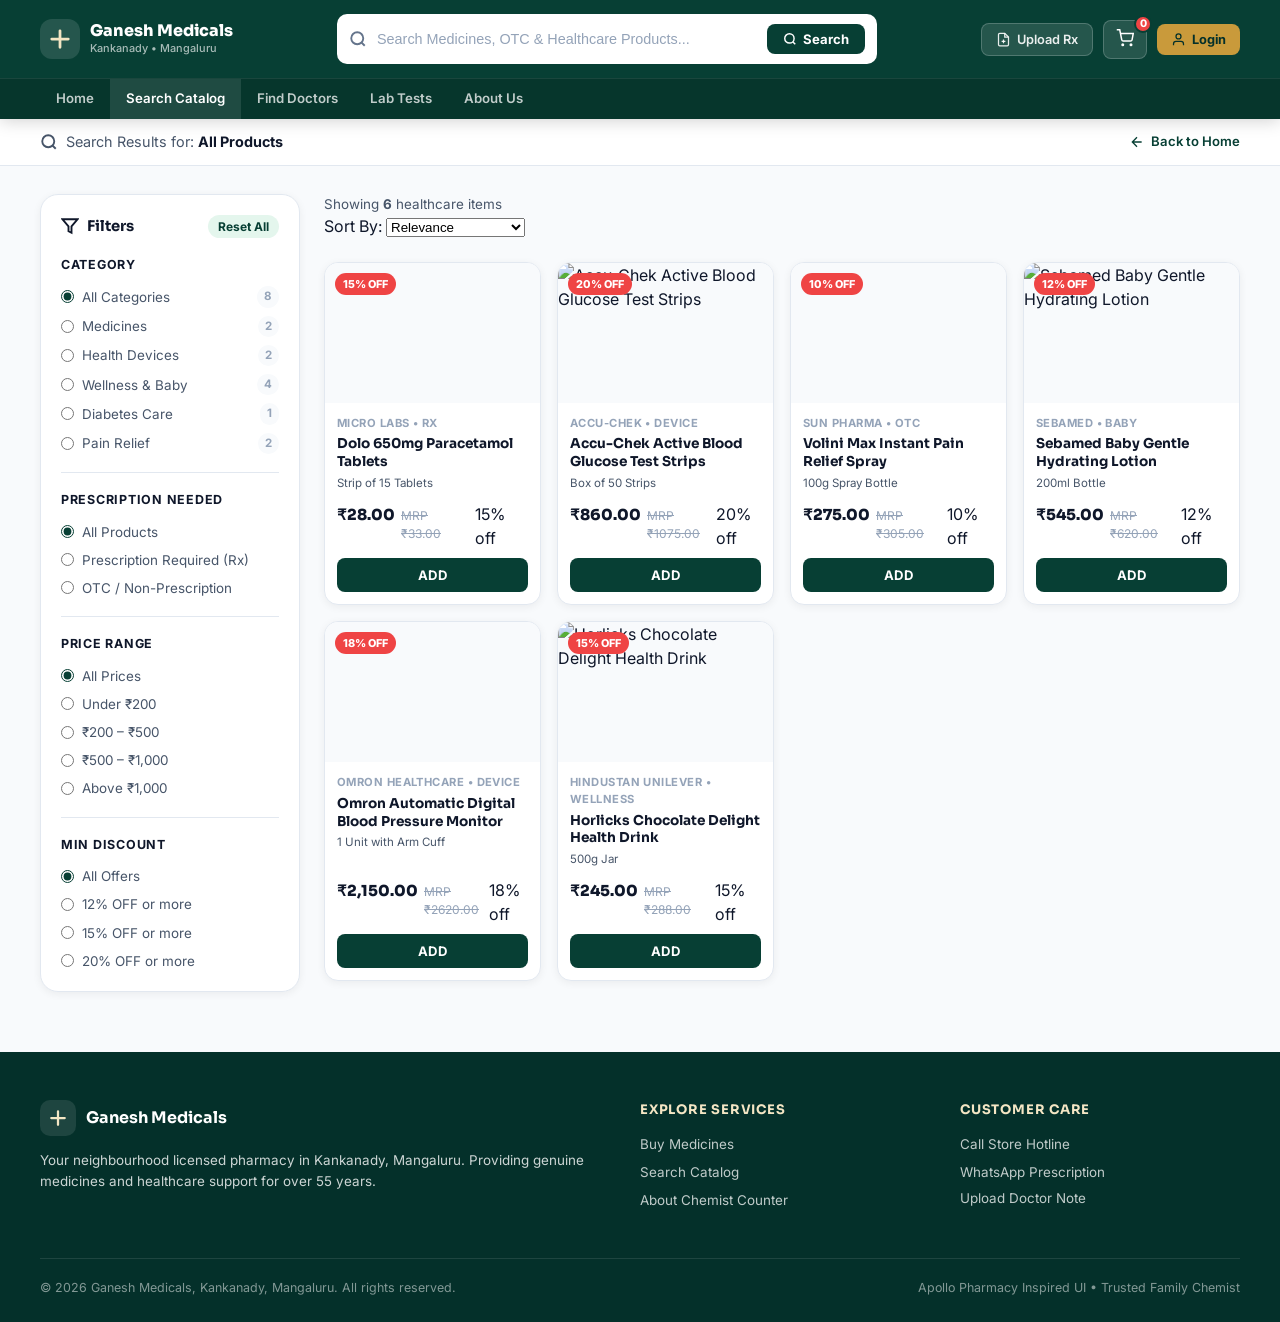
==== commit 371b3c7d: "Center animated dot directly on green SVG growth line tip" ====
--- a/search.html
+++ b/search.html
@@ -12,102 +12,102 @@
 </head>
 <body class="search-page-body">
 
-<!-- Page top scroll progress bar -->
+<!-- Scroll Progress -->
 <div class="scroll-progress" id="progress"></div>
-
-<!-- Toast Container for Notifications -->
+<!-- Toast -->
 <div class="toast-container" id="toastContainer"></div>
 
-<!-- ================= TOP HEADER NAVIGATION ================= -->
-<header id="siteHeader">
-  <!-- Top Utility Bar -->
-  <div class="top-nav-bar">
-    <div class="container top-nav-container">
-      <div class="brand-group">
-        <a href="index.html#home" class="logo">
-          <div class="logo-mark">
-            <svg viewBox="0 0 24 24" fill="none"><path d="M12 3v18M3 12h18" stroke="#F4E6C4" stroke-width="3" stroke-linecap="round"/></svg>
-          </div>
-          <div class="logo-text">
-            <span class="logo-title">Ganesh Medicals</span>
-            <span class="logo-subtitle">Kankanady • Mangaluru</span>
-          </div>
-        </a>
-
-        <!-- Location Dropdown Selector -->
-        <button class="location-picker" id="openLocationModalBtn" aria-label="Select Delivery Address">
-          <div class="loc-icon">
-            <svg width="16" height="16" viewBox="0 0 24 24" fill="none" stroke="currentColor" stroke-width="2"><path d="M21 10c0 7-9 12-9 12s-9-5-9-12a9 9 0 0 1 18 0z"/><circle cx="12" cy="10" r="3"/></svg>
-          </div>
-          <div class="loc-text">
-            <span class="loc-label">Delivery Address</span>
-            <span class="loc-value" id="currentLocationName">Kankanady (Opp. Market) <svg width="12" height="12" viewBox="0 0 24 24" fill="none" stroke="currentColor" stroke-width="2.5"><path d="M6 9l6 6 6-6"/></svg></span>
-          </div>
+<!-- ===== DESKTOP HEADER ===== -->
+<header id="siteHeader" class="desk-header">
+  <div class="container desk-header-inner">
+    <a href="index.html" class="logo">
+      <div class="logo-mark"><svg viewBox="0 0 24 24" fill="none"><path d="M12 3v18M3 12h18" stroke="#F4E6C4" stroke-width="3" stroke-linecap="round"/></svg></div>
+      <div class="logo-text">
+        <span class="logo-title">Ganesh Medicals</span>
+        <span class="logo-subtitle">Kankanady • Mangaluru</span>
+      </div>
+    </a>
+    <div class="desk-search-wrap" id="headerSearchWrapper">
+      <div class="desk-search-box">
+        <svg width="18" height="18" viewBox="0 0 24 24" fill="none" stroke="#64748B" stroke-width="2.5"><circle cx="11" cy="11" r="8"/><line x1="21" y1="21" x2="16.65" y2="16.65"/></svg>
+        <input type="text" id="medicineSearchInput" autocomplete="off" placeholder="Search Medicines, OTC &amp; Healthcare Products..." aria-label="Search Medicines">
+        <button class="desk-search-btn" id="searchSubmitBtn">
+          <svg width="14" height="14" viewBox="0 0 24 24" fill="none" stroke="currentColor" stroke-width="2.5"><circle cx="11" cy="11" r="8"/><line x1="21" y1="21" x2="16.65" y2="16.65"/></svg>
+          Search
         </button>
       </div>
-
-      <!-- Header Centered Search Bar (Apollo Style) -->
-      <div class="header-search-wrapper" id="headerSearchWrapper">
-        <div class="header-search-box">
-          <svg width="18" height="18" viewBox="0 0 24 24" fill="none" stroke="#64748B" stroke-width="2.5"><circle cx="11" cy="11" r="8"/><line x1="21" y1="21" x2="16.65" y2="16.65"/></svg>
-          <input type="text" id="medicineSearchInput" autocomplete="off" placeholder="Search Medicines, OTC &amp; Healthcare Products..." aria-label="Search Medicines">
-          <button class="search-submit-btn-mini" id="searchSubmitBtn">
-            <svg width="14" height="14" viewBox="0 0 24 24" fill="none" stroke="currentColor" stroke-width="2.5"><circle cx="11" cy="11" r="8"/><line x1="21" y1="21" x2="16.65" y2="16.65"/></svg>
-            <span>Search</span>
-          </button>
-        </div>
-      </div>
-
-      <!-- Right Header Actions -->
-      <div class="header-actions">
-        <button class="action-btn upload-rx-head-btn" id="openRxModalBtnTop">
-          <svg width="16" height="16" viewBox="0 0 24 24" fill="none" stroke="currentColor" stroke-width="2"><path d="M14 2H6a2 2 0 0 0-2 2v16a2 2 0 0 0 2 2h12a2 2 0 0 0 2-2V8z"/><polyline points="14 2 14 8 20 8"/><line x1="12" y1="18" x2="12" y2="12"/><line x1="9" y1="15" x2="15" y2="15"/></svg>
-          <span>Upload Rx</span>
-        </button>
-
-        <a href="tel:07947433320" class="header-phone">
-          <svg width="15" height="15" viewBox="0 0 24 24" fill="none" stroke="currentColor" stroke-width="2"><path d="M22 16.92v3a2 2 0 0 1-2.18 2 19.79 19.79 0 0 1-8.63-3.07 19.5 19.5 0 0 1-6-6 19.79 19.79 0 0 1-3.07-8.67A2 2 0 0 1 4.11 2h3a2 2 0 0 1 2 1.72c.127.96.361 1.903.7 2.81a2 2 0 0 1-.45 2.11L8.09 9.91a16 16 0 0 0 6 6l1.27-1.27a2 2 0 0 1 2.11-.45c.907.339 1.85.573 2.81.7A2 2 0 0 1 22 16.92z"/></svg>
-          <span>07947 43320</span>
-        </a>
-
-        <button class="cart-btn" id="cartBtn" aria-label="Shopping Cart">
-          <svg width="18" height="18" viewBox="0 0 24 24" fill="none" stroke="currentColor" stroke-width="2"><circle cx="9" cy="21" r="1"/><circle cx="20" cy="21" r="1"/><path d="M1 1h4l2.68 13.39a2 2 0 0 0 2 1.61h9.72a2 2 0 0 0 2-1.61L23 6H6"/></svg>
-          <span class="cart-count" id="cartCount">0</span>
-        </button>
-
-        <button class="login-btn" id="loginBtn">
-          <svg width="16" height="16" viewBox="0 0 24 24" fill="none" stroke="currentColor" stroke-width="2"><path d="M20 21v-2a4 4 0 0 0-4-4H8a4 4 0 0 0-4 4v2"/><circle cx="12" cy="7" r="4"/></svg>
-          <span>Login</span>
-        </button>
-      </div>
-    </div>
-  </div>
-
-  <!-- Primary Links Navigation Bar -->
-  <div class="main-nav-bar">
+    </div>
+    <div class="desk-header-actions">
+      <button class="action-btn upload-rx-head-btn" id="openRxModalBtnTop">
+        <svg width="15" height="15" viewBox="0 0 24 24" fill="none" stroke="currentColor" stroke-width="2"><path d="M14 2H6a2 2 0 0 0-2 2v16a2 2 0 0 0 2 2h12a2 2 0 0 0 2-2V8z"/><polyline points="14 2 14 8 20 8"/><line x1="12" y1="18" x2="12" y2="12"/><line x1="9" y1="15" x2="15" y2="15"/></svg>
+        <span>Upload Rx</span>
+      </button>
+      <button class="cart-btn" id="cartBtn" aria-label="Cart">
+        <svg width="18" height="18" viewBox="0 0 24 24" fill="none" stroke="currentColor" stroke-width="2"><circle cx="9" cy="21" r="1"/><circle cx="20" cy="21" r="1"/><path d="M1 1h4l2.68 13.39a2 2 0 0 0 2 1.61h9.72a2 2 0 0 0 2-1.61L23 6H6"/></svg>
+        <span class="cart-count" id="cartCount">0</span>
+      </button>
+      <button class="login-btn" id="loginBtn">
+        <svg width="15" height="15" viewBox="0 0 24 24" fill="none" stroke="currentColor" stroke-width="2"><path d="M20 21v-2a4 4 0 0 0-4-4H8a4 4 0 0 0-4 4v2"/><circle cx="12" cy="7" r="4"/></svg>
+        Login
+      </button>
+    </div>
+  </div>
+  <div class="desk-nav-bar">
     <div class="container">
-      <nav class="nav-links" id="navLinks">
-        <a href="index.html#home" class="nav-item">Home</a>
+      <nav class="nav-links">
+        <a href="index.html" class="nav-item">Home</a>
         <a href="search.html" class="nav-item active">Search Catalog</a>
-        <a href="index.html#consult" class="nav-item" id="navDoctorBtn">Find Doctors</a>
-        <a href="index.html#labtests" class="nav-item" id="navLabBtn">Lab Tests</a>
+        <a href="index.html#consult" class="nav-item">Find Doctors</a>
+        <a href="index.html#labtests" class="nav-item">Lab Tests</a>
         <a href="index.html#whyus" class="nav-item">About Us</a>
       </nav>
     </div>
   </div>
 </header>
 
-
-<!-- ================= SEARCH HERO BANNER ================= -->
-<section class="search-hero-banner">
+<!-- ===== MOBILE HEADER ===== -->
+<header class="mob-header" id="mobHeader">
+  <div class="mob-top-bar">
+    <div class="mob-brand">
+      <div class="mob-logo-mark"><svg viewBox="0 0 24 24" fill="none"><path d="M12 3v18M3 12h18" stroke="#F4E6C4" stroke-width="3" stroke-linecap="round"/></svg></div>
+      <div>
+        <div class="mob-logo-name">Ganesh Medicals</div>
+        <div style="font-size:0.65rem;color:rgba(255,255,255,0.65);">Medicine Catalog</div>
+      </div>
+    </div>
+    <div class="mob-top-actions">
+      <a href="index.html" class="mob-action-btn" aria-label="Home">
+        <svg width="20" height="20" viewBox="0 0 24 24" fill="none" stroke="currentColor" stroke-width="2"><path d="M3 9l9-7 9 7v11a2 2 0 0 1-2 2H5a2 2 0 0 1-2-2z"/><polyline points="9 22 9 12 15 12 15 22"/></svg>
+      </a>
+      <button class="mob-action-btn mob-cart-action" id="mobCartHeaderBtn" aria-label="Cart">
+        <svg width="20" height="20" viewBox="0 0 24 24" fill="none" stroke="currentColor" stroke-width="2"><circle cx="9" cy="21" r="1"/><circle cx="20" cy="21" r="1"/><path d="M1 1h4l2.68 13.39a2 2 0 0 0 2 1.61h9.72a2 2 0 0 0 2-1.61L23 6H6"/></svg>
+        <span class="mob-cart-badge" id="mobCartBadge">0</span>
+      </button>
+    </div>
+  </div>
+  <div class="mob-search-row">
+    <div class="mob-search-box">
+      <svg width="16" height="16" viewBox="0 0 24 24" fill="none" stroke="#94A3B8" stroke-width="2.5"><circle cx="11" cy="11" r="8"/><line x1="21" y1="21" x2="16.65" y2="16.65"/></svg>
+      <input type="text" id="mobSearchInput" placeholder="Search Medicines" autocomplete="off" aria-label="Search medicines">
+    </div>
+  </div>
+</header>
+
+<!-- ===== SEARCH PAGE TOP BAR (below header on desktop) ===== -->
+<div class="search-page-topbar">
   <div class="container">
-    <div class="hero-eyebrow">
-      <svg width="14" height="14" viewBox="0 0 24 24" fill="none" stroke="currentColor" stroke-width="2.5"><circle cx="11" cy="11" r="8"/><line x1="21" y1="21" x2="16.65" y2="16.65"/></svg>
-      <span>Ganesh Medicals Product Catalog</span>
-    </div>
-    <h1>Search Results for <span id="searchBannerQuery">All Products</span></h1>
-  </div>
-</section>
+    <div class="search-page-topbar-inner">
+      <div class="search-topbar-left">
+        <svg width="18" height="18" viewBox="0 0 24 24" fill="none" stroke="currentColor" stroke-width="2.5"><circle cx="11" cy="11" r="8"/><line x1="21" y1="21" x2="16.65" y2="16.65"/></svg>
+        <span>Search Results for: <strong id="searchBannerQuery">All Products</strong></span>
+      </div>
+      <a href="index.html" class="back-home-link">
+        <svg width="16" height="16" viewBox="0 0 24 24" fill="none" stroke="currentColor" stroke-width="2"><path d="M19 12H5M12 19l-7-7 7-7"/></svg>
+        Back to Home
+      </a>
+    </div>
+  </div>
+</div>
 
 
 <!-- ================= SEARCH LAYOUT (SIDEBAR + RESULTS) ================= -->
@@ -493,17 +493,20 @@
 </div>
 
 
-<!-- ================= SWIGGY-STYLE MOBILE BOTTOM NAVIGATION BAR ================= -->
-<nav class="mobile-bottom-nav">
-  <a href="index.html#home" class="mobile-nav-btn">
+<nav class="mobile-bottom-nav" id="mobileBottomNav">
+  <a href="index.html" class="mobile-nav-btn" id="mbnHome">
     <svg viewBox="0 0 24 24" fill="none" stroke="currentColor" stroke-width="2"><path d="M3 9l9-7 9 7v11a2 2 0 0 1-2 2H5a2 2 0 0 1-2-2z"/><polyline points="9 22 9 12 15 12 15 22"/></svg>
     <span>Home</span>
   </a>
-  <a href="search.html" class="mobile-nav-btn active">
+  <a href="search.html" class="mobile-nav-btn active" id="mbnSearch">
     <svg viewBox="0 0 24 24" fill="none" stroke="currentColor" stroke-width="2"><circle cx="11" cy="11" r="8"/><line x1="21" y1="21" x2="16.65" y2="16.65"/></svg>
-    <span>Search</span>
+    <span>Medicines</span>
   </a>
-  <a href="index.html#labtests" class="mobile-nav-btn">
+  <a href="index.html#consult" class="mobile-nav-btn" id="mbnConsult">
+    <svg viewBox="0 0 24 24" fill="none" stroke="currentColor" stroke-width="2"><path d="M4.8 2.3A.3.3 0 0 0 4.5 2.6V5A5 5 0 0 0 9.5 10h5A5 5 0 0 0 19.5 5V2.6a.3.3 0 0 0-.3-.3h-1.4a.3.3 0 0 0-.3.3V5a3 3 0 0 1-3 3h-5a3 3 0 0 1-3-3V2.6a.3.3 0 0 0-.3-.3H4.8z"/></svg>
+    <span>Consult Doc</span>
+  </a>
+  <a href="index.html#labtests" class="mobile-nav-btn" id="mbnLab">
     <svg viewBox="0 0 24 24" fill="none" stroke="currentColor" stroke-width="2"><path d="M6 18h12M10 2v4M14 2v4M8 6h8l3 12a2 2 0 0 1-2 2H7a2 2 0 0 1-2-2L8 6z"/></svg>
     <span>Lab Tests</span>
   </a>
--- a/css/style.css
+++ b/css/style.css
@@ -1,92 +1,64 @@
 /* =========================================================
-   GANESH MEDICALS — APOLLO PHARMACY REDESIGN STYLESHEET
-   1. Design System & Variables
-   2. Header & Navigation System
-   3. Apollo Style Dark Teal Hero & Live Search
-   4. Quick Action Pastel Cards Grid
-   5. Browse by Health Conditions Grid
-   6. Popular Products & Healthcare Showcase
-   7. 55+ Years Legacy Trust Banner
-   8. Testimonials & Customer Reviews
-   9. Contact Info & Google Map Section
-   10. Modals (Rx Upload & Location Picker)
-   11. Footer & Floating Action Widgets
-   12. Responsive Design (Mobile & Laptop Views)
+   GANESH MEDICALS — APOLLO PHARMACY INSPIRED STYLESHEET
+   Mobile-First • Clean Teal • No Gradient
    ========================================================= */
 
-/* ================= 1. VARIABLES & RESET ================= */
+/* ================= 1. DESIGN SYSTEM & VARIABLES ================= */
 :root {
-  --teal-deep: #05372E;
-  --teal-main: #073F34;
-  --teal-mid: #0D9488;
-  --teal-light: #E7F2ED;
-  --gold: #C99A3B;
+  --teal-deep:  #04302A;
+  --teal-main:  #073F34;
+  --teal-mid:   #0D9488;
+  --teal-light: #E4F6ED;
+  --teal-pale:  #F0FAF7;
+
+  --gold:       #C99A3B;
   --gold-light: #F4E6C4;
-  
-  --bg-page: #F8FAFC;
-  --card-bg: #FFFFFF;
-  --ink-primary: #0F172A;
+
+  --bg-page:    #F8FAFC;
+  --bg-white:   #FFFFFF;
+  --card-bg:    #FFFFFF;
+
+  --ink-primary:   #0F172A;
   --ink-secondary: #475569;
-  --ink-muted: #94A3B8;
-  
+  --ink-muted:     #94A3B8;
+
   --line-color: #E2E8F0;
-  --shadow-sm: 0 4px 6px -1px rgba(0,0,0,0.05);
-  --shadow-md: 0 12px 24px -6px rgba(15,23,42,0.08);
-  --shadow-lg: 0 20px 40px -12px rgba(15,23,42,0.14);
-
-  /* Pastel Card Colors */
-  --mint-bg: #E4F6ED;
-  --mint-border: #A7F3D0;
-  --purple-bg: #F0EBFA;
-  --purple-border: #DDD6FE;
-  --yellow-bg: #FEF6E4;
-  --yellow-border: #FDE68A;
-  --pink-bg: #FDEEF2;
-  --pink-border: #FBCFE8;
-}
-
+  --shadow-sm:  0 2px 8px rgba(0,0,0,0.06);
+  --shadow-md:  0 8px 24px rgba(0,0,0,0.08);
+  --shadow-lg:  0 16px 40px rgba(0,0,0,0.12);
+
+  /* Pastel card accent colors */
+  --mint-bg:    #E4F6ED; --mint-border: #A7F3D0;
+  --purple-bg:  #F0EBFA; --purple-border: #DDD6FE;
+  --yellow-bg:  #FEF6E4; --yellow-border: #FDE68A;
+  --pink-bg:    #FDEEF2; --pink-border: #FBCFE8;
+
+  /* Mobile dimensions */
+  --mob-nav-h:  58px;
+  --mob-header-h: 120px;
+}
+
+/* ================= 2. GLOBAL RESET ================= */
 *, *::before, *::after {
-  margin: 0;
-  padding: 0;
-  box-sizing: border-box;
-}
-
-html {
-  scroll-behavior: smooth;
-  font-size: 16px;
-}
-
+  margin: 0; padding: 0; box-sizing: border-box;
+}
+html { scroll-behavior: smooth; font-size: 16px; }
 body {
   font-family: 'Inter', system-ui, -apple-system, sans-serif;
-  background-color: var(--bg-page);
+  background: var(--bg-page);
   color: var(--ink-primary);
   line-height: 1.5;
   overflow-x: hidden;
   -webkit-font-smoothing: antialiased;
 }
-
-h1, h2, h3, h4, h5, h6, .display-font {
-  font-family: 'Sora', system-ui, -apple-system, sans-serif;
+h1,h2,h3,h4,h5,h6 {
+  font-family: 'Sora', system-ui, sans-serif;
   font-weight: 700;
   color: var(--ink-primary);
 }
-
-a {
-  text-decoration: none;
-  color: inherit;
-}
-
-button {
-  font-family: inherit;
-  border: none;
-  background: none;
-  cursor: pointer;
-}
-
-img {
-  max-width: 100%;
-  display: block;
-}
+a { text-decoration: none; color: inherit; }
+button { font-family: inherit; border: none; background: none; cursor: pointer; }
+img { max-width: 100%; display: block; }
 
 .container {
   width: 100%;
@@ -97,2227 +69,1725 @@
 
 /* Scroll Progress Bar */
 .scroll-progress {
-  position: fixed;
-  top: 0;
-  left: 0;
-  height: 3px;
+  position: fixed; top: 0; left: 0; height: 3px;
   background: linear-gradient(90deg, var(--gold), var(--teal-mid));
-  z-index: 1200;
-  width: 0%;
-  transition: width 0.1s linear;
-}
-
-
-/* ================= 2. HEADER & NAVIGATION ================= */
-#siteHeader {
+  z-index: 1300; width: 0%; transition: width 0.1s linear;
+}
+
+/* Utility classes */
+.desk-only { display: block; }
+.mob-only  { display: none; }
+
+
+/* ================= 3. DESKTOP HEADER ================= */
+.desk-header {
   position: sticky;
-  top: 0;
-  left: 0;
-  right: 0;
+  top: 0; left: 0; right: 0;
   z-index: 1000;
-  background: #FFFFFF;
-  box-shadow: 0 4px 20px rgba(0,0,0,0.06);
-  border-bottom: 1px solid var(--line-color);
-  transition: transform 0.3s ease;
-}
-
-/* Top Utility Bar */
-.top-nav-bar {
-  padding: 10px 0;
-  border-bottom: 1px solid #F1F5F9;
-}
-.top-nav-container {
-  display: flex;
-  align-items: center;
-  justify-content: space-between;
+  background: var(--teal-main);
+  box-shadow: 0 2px 16px rgba(0,0,0,0.18);
+}
+.desk-header-inner {
+  display: flex;
+  align-items: center;
   gap: 16px;
-}
-
-.brand-group {
-  display: flex;
-  align-items: center;
-  gap: 16px;
-}
-
+  padding: 14px 20px;
+}
+
+/* Logo */
 .logo {
   display: flex;
   align-items: center;
   gap: 10px;
-}
-
+  flex-shrink: 0;
+  text-decoration: none;
+}
 .logo-mark {
-  width: 40px;
-  height: 40px;
-  border-radius: 10px;
-  background: linear-gradient(135deg, var(--teal-main), var(--teal-deep));
-  display: flex;
-  align-items: center;
-  justify-content: center;
-  box-shadow: 0 6px 14px -4px rgba(7,63,52,0.4);
-}
-.logo-mark svg {
-  width: 22px;
-  height: 22px;
-}
-
-.logo-text {
-  display: flex;
-  flex-direction: column;
-}
+  width: 40px; height: 40px;
+  border-radius: 12px;
+  background: rgba(255,255,255,0.12);
+  display: flex; align-items: center; justify-content: center;
+}
+.logo-mark svg { width: 22px; height: 22px; }
 .logo-title {
+  display: block;
   font-family: 'Sora', sans-serif;
   font-weight: 800;
-  font-size: 1.15rem;
-  color: var(--teal-main);
-  line-height: 1.1;
-  letter-spacing: -0.02em;
+  font-size: 1rem;
+  color: #FFFFFF;
+  line-height: 1.2;
 }
 .logo-subtitle {
+  display: block;
   font-size: 0.68rem;
-  font-weight: 600;
-  color: var(--ink-secondary);
-  letter-spacing: 0.04em;
+  color: rgba(255,255,255,0.65);
+  font-weight: 500;
+}
+
+/* Desktop centered search bar */
+.desk-search-wrap {
+  flex: 1;
+  max-width: 540px;
+  margin: 0 auto;
+  position: relative;
+}
+.desk-search-box {
+  display: flex;
+  align-items: center;
+  gap: 10px;
+  background: #FFFFFF;
+  border-radius: 10px;
+  padding: 10px 12px;
+}
+.desk-search-box input {
+  flex: 1;
+  border: none;
+  outline: none;
+  font-size: 0.9rem;
+  color: var(--ink-primary);
+  background: transparent;
+}
+.desk-search-box input::placeholder { color: var(--ink-muted); }
+.desk-search-btn {
+  display: flex;
+  align-items: center;
+  gap: 6px;
+  background: var(--teal-main);
+  color: #FFFFFF;
+  border-radius: 8px;
+  padding: 7px 16px;
+  font-size: 0.82rem;
+  font-weight: 700;
+  white-space: nowrap;
+  flex-shrink: 0;
+  transition: background 0.2s;
+}
+.desk-search-btn:hover { background: var(--teal-deep); }
+
+/* Search dropdown */
+.search-dropdown-results {
+  display: none;
+  position: absolute;
+  top: calc(100% + 8px);
+  left: 0; right: 0;
+  background: #FFFFFF;
+  border-radius: 14px;
+  box-shadow: var(--shadow-lg);
+  border: 1px solid var(--line-color);
+  overflow: hidden;
+  z-index: 2000;
+}
+.search-dropdown-results.active { display: block; }
+.search-results-header {
+  padding: 10px 16px 6px;
+  font-size: 0.72rem;
+  font-weight: 700;
+  color: var(--ink-muted);
+  letter-spacing: 0.08em;
   text-transform: uppercase;
 }
-
-/* Location Selector */
-.location-picker {
-  display: flex;
-  align-items: center;
-  gap: 8px;
-  background: #F1F5F9;
-  padding: 7px 12px;
-  border-radius: 100px;
-  border: 1px solid #E2E8F0;
-  transition: all 0.2s ease;
-  white-space: nowrap;
-}
-.location-picker:hover {
-  background: #E2E8F0;
-  border-color: #CBD5E1;
-}
-.loc-icon {
-  color: var(--teal-main);
-  display: flex;
-  align-items: center;
-}
-.loc-text {
-  display: flex;
-  flex-direction: column;
-  align-items: flex-start;
-}
-.loc-label {
-  font-size: 0.65rem;
-  color: var(--ink-muted);
-  font-weight: 600;
-  line-height: 1;
-}
-.loc-value {
-  font-size: 0.78rem;
-  font-weight: 700;
-  color: var(--ink-primary);
-  display: flex;
-  align-items: center;
-  gap: 4px;
-}
-
-/* Header Centered Search Bar (Apollo Style) */
-.header-search-wrapper {
-  flex: 1;
-  max-width: 480px;
-  margin: 0 12px;
-  position: relative;
-}
-.header-search-box {
-  display: flex;
-  align-items: center;
-  background: #F1F5F9;
-  border: 1.5px solid #E2E8F0;
-  border-radius: 100px;
-  padding: 4px 6px 4px 14px;
-  transition: all 0.2s ease;
-}
-.header-search-box:focus-within {
-  background: #FFFFFF;
-  border-color: var(--teal-main);
-  box-shadow: 0 4px 14px rgba(7,63,52,0.12);
-}
-.header-search-box input {
-  border: none;
-  background: transparent;
-  width: 100%;
-  font-size: 0.88rem;
-  color: var(--ink-primary);
-  outline: none;
-}
-.header-search-box button.search-submit-btn-mini {
-  background: var(--teal-main);
-  color: #FFFFFF;
-  border-radius: 100px;
-  padding: 7px 16px;
-  font-size: 0.8rem;
-  font-weight: 700;
-  display: flex;
-  align-items: center;
-  gap: 6px;
-  transition: background 0.2s ease;
-}
-.header-search-box button.search-submit-btn-mini:hover {
-  background: var(--teal-deep);
-}
-
-/* Header Actions Right */
-.header-actions {
+.search-result-item {
   display: flex;
   align-items: center;
   gap: 12px;
-}
-
-.upload-rx-head-btn {
+  padding: 11px 16px;
+  cursor: pointer;
+  transition: background 0.15s;
+}
+.search-result-item:hover { background: var(--teal-pale); }
+.item-icon {
+  width: 36px; height: 36px;
+  background: var(--teal-light);
+  border-radius: 10px;
+  display: flex; align-items: center; justify-content: center;
+  flex-shrink: 0;
+}
+.item-info { flex: 1; }
+.item-info strong { display: block; font-size: 0.88rem; color: var(--ink-primary); }
+.item-info span { font-size: 0.74rem; color: var(--ink-muted); }
+.item-tag {
+  font-size: 0.68rem;
+  font-weight: 700;
   background: var(--teal-light);
   color: var(--teal-main);
+  padding: 3px 8px;
+  border-radius: 100px;
+}
+
+/* Desktop header right actions */
+.desk-header-actions {
+  display: flex;
+  align-items: center;
+  gap: 10px;
+  flex-shrink: 0;
+}
+.location-picker {
+  display: flex;
+  align-items: center;
+  gap: 5px;
+  color: rgba(255,255,255,0.9);
+  font-size: 0.78rem;
+  font-weight: 600;
+  background: rgba(255,255,255,0.12);
+  border-radius: 8px;
+  padding: 7px 10px;
+  white-space: nowrap;
+  transition: background 0.2s;
+}
+.location-picker:hover { background: rgba(255,255,255,0.2); }
+.action-btn {
+  display: flex;
+  align-items: center;
+  gap: 6px;
+  font-size: 0.8rem;
+  font-weight: 600;
   padding: 8px 14px;
-  border-radius: 100px;
-  font-weight: 700;
-  font-size: 0.82rem;
-  display: flex;
-  align-items: center;
-  gap: 6px;
-  border: 1px solid rgba(7,63,52,0.15);
-  transition: all 0.25s ease;
-  white-space: nowrap;
-}
-.upload-rx-head-btn:hover {
-  background: var(--teal-main);
-  color: #FFFFFF;
-  box-shadow: 0 6px 16px -4px rgba(7,63,52,0.4);
-}
-
-.header-phone {
-  display: flex;
-  align-items: center;
-  gap: 6px;
-  font-weight: 700;
-  font-size: 0.82rem;
-  color: var(--teal-main);
-  padding: 6px 10px;
   border-radius: 8px;
-  transition: background 0.2s ease;
-  white-space: nowrap;
-}
-.header-phone:hover {
-  background: #F1F5F9;
-}
-
+  transition: all 0.2s;
+}
+.upload-rx-head-btn {
+  background: rgba(255,255,255,0.12);
+  color: rgba(255,255,255,0.9);
+  border: 1px solid rgba(255,255,255,0.2);
+}
+.upload-rx-head-btn:hover { background: rgba(255,255,255,0.22); }
 .cart-btn {
   position: relative;
-  width: 40px;
-  height: 40px;
-  border-radius: 50%;
-  background: #F1F5F9;
-  display: flex;
-  align-items: center;
-  justify-content: center;
-  color: var(--ink-primary);
-  transition: all 0.2s ease;
-}
-.cart-btn:hover {
-  background: var(--teal-light);
-  color: var(--teal-main);
-}
+  background: rgba(255,255,255,0.12);
+  border: 1px solid rgba(255,255,255,0.2);
+  border-radius: 8px;
+  padding: 8px 12px;
+  color: #FFFFFF;
+  transition: background 0.2s;
+}
+.cart-btn:hover { background: rgba(255,255,255,0.22); }
 .cart-count {
   position: absolute;
-  top: -2px;
-  right: -2px;
+  top: -6px; right: -6px;
+  width: 18px; height: 18px;
   background: #EF4444;
   color: #FFFFFF;
-  font-size: 0.68rem;
+  font-size: 0.65rem;
   font-weight: 800;
-  width: 18px;
-  height: 18px;
   border-radius: 50%;
-  display: flex;
-  align-items: center;
-  justify-content: center;
-  border: 2px solid #FFFFFF;
-}
-
+  display: flex; align-items: center; justify-content: center;
+  border: 2px solid var(--teal-main);
+}
 .login-btn {
   display: flex;
   align-items: center;
   gap: 6px;
-  border: 1.5px solid var(--teal-main);
-  color: var(--teal-main);
-  padding: 7px 14px;
-  border-radius: 100px;
-  font-size: 0.82rem;
-  font-weight: 700;
-  transition: all 0.2s ease;
-}
-.login-btn:hover {
-  background: var(--teal-main);
-  color: #FFFFFF;
-}
-
-.burger {
-  display: none;
-  flex-direction: column;
-  gap: 4px;
-  width: 32px;
-  padding: 4px;
-}
-.burger span {
-}
-
-/* Primary Main Links Bar */
-.main-nav-bar {
-  background: #FFFFFF;
-  padding: 8px 0;
-  border-bottom: 1px solid #F1F5F9;
+  background: var(--gold);
+  color: var(--teal-deep);
+  font-size: 0.8rem;
+  font-weight: 700;
+  padding: 8px 14px;
+  border-radius: 8px;
+  transition: all 0.2s;
+}
+.login-btn:hover { background: var(--gold-light); }
+
+/* Desktop Primary Nav */
+.desk-nav-bar {
+  background: rgba(0,0,0,0.15);
+  border-top: 1px solid rgba(255,255,255,0.08);
 }
 .nav-links {
   display: flex;
   align-items: center;
-  gap: 28px;
-  overflow-x: auto;
-  scrollbar-width: none;
-}
-.nav-links::-webkit-scrollbar {
-  display: none;
-}
-.nav-links a {
+  gap: 0;
+}
+.nav-item {
+  display: inline-flex;
+  align-items: center;
+  gap: 5px;
+  padding: 10px 16px;
+  font-size: 0.83rem;
   font-weight: 600;
-  font-size: 0.88rem;
-  color: var(--ink-primary);
+  color: rgba(255,255,255,0.75);
+  transition: color 0.2s, background 0.2s;
+  border-radius: 0;
   white-space: nowrap;
-  padding: 6px 0;
-  position: relative;
-  display: inline-flex;
-  align-items: center;
-  gap: 6px;
-  transition: color 0.2s ease;
-}
-.nav-links a:hover,
-.nav-links a.active {
-  color: var(--teal-main);
-  font-weight: 700;
-}
-.nav-links a.active::after {
-  content: '';
-  position: absolute;
-  bottom: 0;
-  left: 0;
-  right: 0;
-  height: 2.5px;
-  background: var(--teal-main);
-  border-radius: 2px;
-}
-
+}
+.nav-item:hover, .nav-item.active {
+  color: #FFFFFF;
+  background: rgba(255,255,255,0.1);
+}
 .badge-pill {
-  background: #10B981;
-  color: #FFFFFF;
-  font-size: 0.65rem;
+  background: var(--gold);
+  color: var(--teal-deep);
+  font-size: 0.6rem;
   font-weight: 800;
   padding: 2px 6px;
   border-radius: 100px;
-  text-transform: uppercase;
-}
-
-/* Category Strip — Marquee Auto-Scroll */
+}
+
+/* Desktop Category Strip */
 .category-strip {
-  background: linear-gradient(90deg, #032b23 0%, #073F34 30%, #0a5243 70%, #032b23 100%);
+  background: rgba(0,0,0,0.2);
+  border-top: 1px solid rgba(255,255,255,0.06);
+}
+.strip-container {
+  display: flex;
+  align-items: center;
+  overflow-x: auto;
+  scrollbar-width: none;
+  padding: 6px 0;
+  gap: 4px;
+}
+.strip-container::-webkit-scrollbar { display: none; }
+button.strip-item {
+  border: none;
+  background: rgba(255,255,255,0.08);
+  color: rgba(255,255,255,0.8);
+  font-size: 0.78rem;
+  font-weight: 600;
+  padding: 5px 14px;
+  border-radius: 100px;
+  cursor: pointer;
+  white-space: nowrap;
+  transition: all 0.2s;
+  flex-shrink: 0;
+}
+button.strip-item:hover,
+button.strip-item.active {
+  background: #FFFFFF;
+  color: var(--teal-main);
+  font-weight: 700;
+}
+
+
+/* ================= 4. MOBILE HEADER ================= */
+.mob-header {
+  display: none;
+  position: sticky;
+  top: 0; left: 0; right: 0;
+  z-index: 1000;
+  background: var(--teal-main);
+}
+.mob-top-bar {
+  display: flex;
+  align-items: center;
+  justify-content: space-between;
+  padding: 10px 14px;
+}
+.mob-brand {
+  display: flex;
+  align-items: center;
+  gap: 8px;
+}
+.mob-logo-mark {
+  width: 34px; height: 34px;
+  border-radius: 10px;
+  background: rgba(255,255,255,0.15);
+  display: flex; align-items: center; justify-content: center;
+  flex-shrink: 0;
+}
+.mob-logo-mark svg { width: 18px; height: 18px; }
+.mob-logo-name {
+  font-family: 'Sora', sans-serif;
+  font-weight: 800;
+  font-size: 0.95rem;
+  color: #FFFFFF;
+  line-height: 1.2;
+}
+.mob-location-btn {
+  display: flex;
+  align-items: center;
+  gap: 3px;
+  font-size: 0.68rem;
+  color: rgba(255,255,255,0.75);
+  background: transparent;
+  border: none;
+  cursor: pointer;
   padding: 0;
-  border-top: 1px solid rgba(255,255,255,0.06);
-  border-bottom: 1px solid rgba(255,255,255,0.06);
+  max-width: 160px;
+}
+.mob-location-btn span {
+  white-space: nowrap;
   overflow: hidden;
-}
-.strip-container {
-  overflow: hidden;
-  padding: 0;
-}
-.strip-scroll {
-  display: flex;
-  align-items: center;
-  gap: 0;
-  animation: marqueeSlide 28s linear infinite;
-  white-space: nowrap;
-  width: max-content;
-  padding: 10px 0;
-}
-.strip-scroll:hover {
-  animation-play-state: paused;
-}
-@keyframes marqueeSlide {
-  0% { transform: translateX(0); }
-  100% { transform: translateX(-50%); }
-}
-.strip-item {
-  color: rgba(255,255,255,0.85);
-  font-size: 0.82rem;
-  font-weight: 600;
-  padding: 6px 14px;
-  border-radius: 100px;
-  background: rgba(255,255,255,0.08);
-  transition: all 0.2s ease;
-  flex-shrink: 0;
-}
-.strip-item:hover,
-.strip-item.active {
-  background: #FFFFFF;
-  color: var(--teal-main);
-  font-weight: 700;
-  box-shadow: 0 4px 12px rgba(0,0,0,0.15);
-}
-
-
-/* ================= 3. PREMIUM ANIMATED MESH GRADIENT HERO & GLASS SEARCH ================= */
-@keyframes meshGradientFlow {
-  0% { background-position: 0% 50%; }
-  50% { background-position: 100% 50%; }
-  100% { background-position: 0% 50%; }
-}
-
-.apollo-hero,
-.search-hero-banner {
-  background: linear-gradient(135deg, #0A0E27 0%, #1E1B4B 22%, #4C1D95 48%, #831843 76%, #F43F5E 100%);
-  background-size: 260% 260%;
-  animation: meshGradientFlow 12s ease infinite;
+  text-overflow: ellipsis;
+  max-width: 130px;
+}
+.mob-top-actions {
+  display: flex;
+  align-items: center;
+  gap: 4px;
+}
+.mob-action-btn {
+  width: 36px; height: 36px;
+  border-radius: 8px;
+  display: flex; align-items: center; justify-content: center;
+  color: #FFFFFF;
+  background: rgba(255,255,255,0.12);
+  border: none;
+  cursor: pointer;
   position: relative;
-  padding: 85px 0 95px;
-  color: #FFFFFF;
-  overflow: hidden;
-}
-.hero-bg-overlay {
+  transition: background 0.2s;
+}
+.mob-action-btn:hover { background: rgba(255,255,255,0.22); }
+.mob-cart-badge {
   position: absolute;
-  inset: 0;
-  background-image:
-    radial-gradient(circle at 15% 25%, rgba(124, 58, 237, 0.35) 0%, transparent 50%),
-    radial-gradient(circle at 85% 75%, rgba(244, 63, 94, 0.35) 0%, transparent 50%),
-    radial-gradient(circle at 50% 10%, rgba(255, 255, 255, 0.08) 0%, transparent 40%);
-  pointer-events: none;
-}
-
-.hero-container {
-  display: flex;
-  flex-direction: column;
-  align-items: center;
-  position: relative;
-  z-index: 2;
-}
-
-.hero-center-content {
-  text-align: center;
-  max-width: 840px;
-  margin: 0 auto;
-  width: 100%;
-}
-
-.hero-eyebrow {
-  display: inline-flex;
+  top: -4px; right: -4px;
+  width: 16px; height: 16px;
+  background: #EF4444;
+  color: #FFFFFF;
+  font-size: 0.6rem;
+  font-weight: 800;
+  border-radius: 50%;
+  display: flex; align-items: center; justify-content: center;
+  border: 1.5px solid var(--teal-main);
+}
+
+/* Mobile search bar row */
+.mob-search-row {
+  padding: 0 12px 10px;
+}
+.mob-search-box {
+  display: flex;
   align-items: center;
   gap: 8px;
-  background: rgba(255,255,255,0.12);
-  border: 1px solid rgba(255,255,255,0.22);
-  backdrop-filter: blur(10px);
-  color: #FFFFFF;
-  font-size: 0.82rem;
-  font-weight: 600;
-  letter-spacing: 0.04em;
-  padding: 6px 18px;
-  border-radius: 100px;
-  margin-bottom: 20px;
-}
-
-.hero-heading {
-  font-size: clamp(2.4rem, 5.2vw, 4rem);
-  font-weight: 800;
-  color: #FFFFFF;
-  letter-spacing: -0.03em;
-  line-height: 1.1;
-  margin-bottom: 24px;
-  text-shadow: 0 6px 30px rgba(0,0,0,0.4);
-}
-.hero-heading-accent {
-  background: linear-gradient(135deg, #FF758C, #FF758C 40%, #F43F5E);
-  -webkit-background-clip: text;
-  -webkit-text-fill-color: transparent;
-}
-
-/* Glassmorphic Search Container (Matching User Reference Image) */
-.search-box-wrapper {
-  position: relative;
-  margin: 0 auto 24px;
-  max-width: 720px;
-  background: rgba(15, 23, 42, 0.72);
-  backdrop-filter: blur(20px);
-  -webkit-backdrop-filter: blur(20px);
-  border: 1px solid rgba(255, 255, 255, 0.14);
-  box-shadow: 0 24px 60px rgba(0, 0, 0, 0.45);
-  border-radius: 20px;
-  padding: 20px;
-}
-
-.search-input-group {
-  display: flex;
-  align-items: center;
-  background: rgba(255, 255, 255, 0.07);
-  border-radius: 14px;
-  padding: 6px 8px 6px 16px;
-  border: 1px solid rgba(255, 255, 255, 0.12);
-  transition: all 0.25s ease;
-}
-.search-input-group:focus-within {
-  background: rgba(255, 255, 255, 0.12);
-  border-color: rgba(244, 63, 94, 0.8);
-  box-shadow: 0 0 24px rgba(244, 63, 94, 0.3);
-}
-
-.search-icon {
-  display: flex;
-  align-items: center;
-  margin-right: 12px;
-  color: rgba(255, 255, 255, 0.6);
-}
-
-.search-input-group input {
+  background: #FFFFFF;
+  border-radius: 10px;
+  padding: 10px 14px;
+}
+.mob-search-box input {
   flex: 1;
   border: none;
   outline: none;
-  font-size: 0.95rem;
+  font-size: 0.9rem;
+  color: var(--ink-primary);
+  background: transparent;
+}
+.mob-search-box input::placeholder { color: var(--ink-muted); }
+
+
+/* ================= 5. MOBILE HERO BANNER (compact) ================= */
+.mob-hero {
+  display: none;
+  background: linear-gradient(180deg, var(--teal-main) 0%, #0D6B57 100%);
+  padding: 16px 14px 20px;
+}
+.mob-hero-eyebrow {
+  font-size: 0.68rem;
+  color: rgba(255,255,255,0.65);
+  font-weight: 600;
+  letter-spacing: 0.04em;
+  margin-bottom: 6px;
+}
+.mob-hero-heading {
+  font-family: 'Sora', sans-serif;
+  font-weight: 800;
+  font-size: 1.35rem;
+  color: #FFFFFF;
+  line-height: 1.25;
+  margin-bottom: 12px;
+}
+.mob-hero-accent {
+  color: var(--gold-light);
+}
+.mob-trust-row {
+  display: flex;
+  gap: 6px;
+  flex-wrap: wrap;
+}
+.mob-trust-chip {
+  display: inline-flex;
+  align-items: center;
+  gap: 4px;
+  font-size: 0.7rem;
+  font-weight: 600;
+  color: rgba(255,255,255,0.9);
+  background: rgba(255,255,255,0.12);
+  border: 1px solid rgba(255,255,255,0.2);
+  padding: 4px 10px;
+  border-radius: 100px;
+}
+
+
+/* ================= 6. DESKTOP HERO ================= */
+.desk-hero {
+  background: var(--teal-pale);
+  border-bottom: 1px solid var(--line-color);
+  padding: 60px 0 70px;
+}
+.desk-hero-inner {
+  display: grid;
+  grid-template-columns: 1fr auto;
+  gap: 40px;
+  align-items: center;
+}
+.hero-eyebrow {
+  display: inline-flex;
+  align-items: center;
+  gap: 6px;
+  font-size: 0.75rem;
+  font-weight: 700;
+  color: var(--teal-mid);
+  letter-spacing: 0.06em;
+  text-transform: uppercase;
+  margin-bottom: 14px;
+}
+.desk-hero-heading {
+  font-size: clamp(2rem, 4vw, 3rem);
+  font-weight: 800;
+  color: var(--ink-primary);
+  line-height: 1.15;
+  margin-bottom: 12px;
+}
+.desk-hero-accent {
+  color: var(--teal-main);
+}
+.desk-hero-sub {
+  font-size: 1rem;
+  color: var(--ink-secondary);
+  margin-bottom: 20px;
+  max-width: 520px;
+}
+.desk-hero-pills {
+  display: flex;
+  flex-wrap: wrap;
+  gap: 8px;
+  margin-bottom: 28px;
+}
+.desk-trust-pill {
+  display: inline-flex;
+  align-items: center;
+  gap: 6px;
+  font-size: 0.8rem;
+  font-weight: 600;
+  color: var(--teal-main);
+  background: var(--teal-light);
+  border: 1px solid rgba(7,63,52,0.15);
+  padding: 6px 14px;
+  border-radius: 100px;
+}
+.desk-hero-cta-row {
+  display: flex;
+  align-items: center;
+  gap: 12px;
+  flex-wrap: wrap;
+}
+.desk-hero-primary {
+  display: inline-flex;
+  align-items: center;
+  gap: 8px;
+  background: var(--teal-main);
+  color: #FFFFFF;
+  font-weight: 700;
+  font-size: 0.9rem;
+  padding: 13px 22px;
+  border-radius: 10px;
+  border: none;
+  cursor: pointer;
+  transition: all 0.2s;
+}
+.desk-hero-primary:hover { background: var(--teal-deep); transform: translateY(-1px); }
+.desk-hero-secondary {
+  display: inline-flex;
+  align-items: center;
+  gap: 8px;
+  background: #FFFFFF;
+  color: var(--teal-main);
+  font-weight: 700;
+  font-size: 0.9rem;
+  padding: 12px 20px;
+  border-radius: 10px;
+  border: 2px solid var(--teal-main);
+  transition: all 0.2s;
+}
+.desk-hero-secondary:hover { background: var(--teal-pale); }
+.desk-hero-card {
+  display: grid;
+  grid-template-columns: 1fr 1fr;
+  gap: 12px;
+  flex-shrink: 0;
+  width: 280px;
+}
+.stat-box-desk {
+  background: #FFFFFF;
+  border: 1.5px solid var(--line-color);
+  border-radius: 16px;
+  padding: 20px 16px;
+  text-align: center;
+  box-shadow: var(--shadow-sm);
+}
+.stat-box-desk strong {
+  display: block;
+  font-family: 'Sora', sans-serif;
+  font-size: 1.35rem;
+  font-weight: 800;
+  color: var(--teal-main);
+  margin-bottom: 4px;
+}
+.stat-box-desk span {
+  font-size: 0.72rem;
+  color: var(--ink-muted);
   font-weight: 500;
-  color: #FFFFFF;
-  background: transparent;
-  padding: 10px 0;
-}
-.search-input-group input::placeholder {
-  color: rgba(255, 255, 255, 0.55);
-  font-weight: 400;
-}
-
-.search-clear-btn {
-  font-size: 1.5rem;
-  color: rgba(255, 255, 255, 0.5);
-  padding: 0 12px;
-}
-.search-clear-btn:hover {
-  color: #FFFFFF;
-}
-
-.search-submit-btn {
-  background: linear-gradient(135deg, #F43F5E, #FB7185);
-  color: #FFFFFF;
-  padding: 12px 24px;
-  border-radius: 12px;
-  font-weight: 700;
-  font-size: 0.92rem;
-  border: none;
-  box-shadow: 0 8px 24px -4px rgba(244, 63, 94, 0.5);
-  transition: all 0.2s ease;
-  display: inline-flex;
-  align-items: center;
-  gap: 8px;
-}
-.search-submit-btn:hover {
-  transform: translateY(-2px);
-  box-shadow: 0 12px 28px -4px rgba(244, 63, 94, 0.7);
-}
-
-/* Live Search Dropdown */
-.search-dropdown-results {
-  position: absolute;
-  top: calc(100% + 10px);
-  left: 0;
-  right: 0;
-  background: #FFFFFF;
-  border-radius: 20px;
-  box-shadow: var(--shadow-lg);
-  border: 1px solid var(--line-color);
-  padding: 14px;
-  z-index: 100;
-  text-align: left;
-  display: none;
-}
-.search-dropdown-results.active {
-  display: block;
-}
-.search-results-header {
-  font-size: 0.75rem;
-  font-weight: 800;
-  text-transform: uppercase;
-  color: var(--ink-muted);
-  padding: 6px 12px 10px;
-  letter-spacing: 0.05em;
-  border-bottom: 1px solid #F1F5F9;
-}
-.search-result-item {
-  display: flex;
-  align-items: center;
-  gap: 14px;
-  padding: 12px;
-  border-radius: 12px;
-  cursor: pointer;
-  transition: background 0.2s ease;
-}
-.search-result-item:hover {
-  background: #F8FAFC;
-}
-.item-icon {
-  font-size: 1.4rem;
-}
-.item-info {
-  flex: 1;
-  display: flex;
-  flex-direction: column;
-}
-.item-info strong {
-  font-size: 0.92rem;
-  color: var(--ink-primary);
-}
-.item-info span {
-  font-size: 0.78rem;
-  color: var(--ink-secondary);
-}
-.item-tag {
-  background: #F1F5F9;
-  color: var(--teal-main);
-  font-size: 0.7rem;
-  font-weight: 700;
-  padding: 4px 8px;
-  border-radius: 6px;
-}
-
-/* Hero Trust Pills */
-.hero-trust-pills {
-  display: flex;
-  align-items: center;
-  justify-content: center;
-  gap: 14px;
-  flex-wrap: wrap;
-}
-.trust-pill {
-  display: inline-flex;
-  align-items: center;
-  gap: 6px;
-  background: rgba(255,255,255,0.12);
-  backdrop-filter: blur(8px);
-  padding: 8px 16px;
-  border-radius: 100px;
-  font-size: 0.82rem;
-  font-weight: 600;
-  color: #FFFFFF;
-  border: 1px solid rgba(255,255,255,0.15);
-}
-
-
-/* ================= 4. QUICK ACTION PASTEL CARDS ================= */
+}
+
+
+/* ================= 7. QUICK ACTION CARDS ================= */
 .quick-actions-section {
-  margin-top: -30px;
-  position: relative;
-  z-index: 10;
-  padding-bottom: 50px;
+  background: #FFFFFF;
+  padding: 32px 0;
+  border-bottom: 1px solid var(--line-color);
 }
 .quick-actions-grid {
   display: grid;
   grid-template-columns: repeat(4, 1fr);
-  gap: 20px;
-}
-
+  gap: 16px;
+}
 .qa-card {
-  border-radius: 20px;
-  padding: 24px 20px;
-  cursor: pointer;
-  transition: transform 0.3s ease, box-shadow 0.3s ease;
-  position: relative;
-  overflow: hidden;
+  border-radius: 16px;
+  border: 1.5px solid var(--line-color);
+  padding: 20px 18px;
+  cursor: pointer;
+  transition: all 0.25s ease;
+  background: #FFFFFF;
+}
+.qa-card:hover {
+  transform: translateY(-3px);
   box-shadow: var(--shadow-md);
 }
-.qa-card:hover {
-  transform: translateY(-6px);
-  box-shadow: var(--shadow-lg);
-}
-
-.qa-card-mint {
-  background: var(--mint-bg);
-  border: 1.5px solid var(--mint-border);
-}
-.qa-card-purple {
-  background: var(--purple-bg);
-  border: 1.5px solid var(--purple-border);
-}
-.qa-card-yellow {
-  background: var(--yellow-bg);
-  border: 1.5px solid var(--yellow-border);
-}
-.qa-card-pink {
-  background: var(--pink-bg);
-  border: 1.5px solid var(--pink-border);
-}
-
+.qa-card-mint  { border-color: var(--mint-border); background: var(--mint-bg); }
+.qa-card-purple{ border-color: var(--purple-border); background: var(--purple-bg); }
+.qa-card-yellow{ border-color: var(--yellow-border); background: var(--yellow-bg); }
+.qa-card-pink  { border-color: var(--pink-border); background: var(--pink-bg); }
 .qa-content {
   display: flex;
   align-items: flex-start;
-  gap: 16px;
-}
-
+  gap: 14px;
+}
 .qa-icon {
-  width: 48px;
-  height: 48px;
+  width: 48px; height: 48px;
   border-radius: 14px;
-  background: #FFFFFF;
-  display: flex;
-  align-items: center;
-  justify-content: center;
-  box-shadow: 0 4px 12px rgba(0,0,0,0.06);
+  background: rgba(255,255,255,0.7);
+  display: flex; align-items: center; justify-content: center;
   flex-shrink: 0;
-}
-
-.qa-text {
-  flex: 1;
-}
+  box-shadow: 0 2px 8px rgba(0,0,0,0.07);
+}
+.qa-text { flex: 1; }
 .qa-text h3 {
-  font-size: 1.05rem;
+  font-size: 0.92rem;
+  font-weight: 700;
+  color: var(--ink-primary);
+  margin-bottom: 4px;
+  line-height: 1.3;
+}
+.qa-discount {
+  display: block;
+  font-size: 0.72rem;
   font-weight: 800;
-  line-height: 1.25;
+  color: var(--teal-main);
+  letter-spacing: 0.04em;
+  margin-bottom: 8px;
+}
+.qa-btn-link {
+  display: inline-flex;
+  align-items: center;
+  gap: 3px;
+  font-size: 0.72rem;
+  font-weight: 800;
+  color: var(--ink-secondary);
+  letter-spacing: 0.04em;
+}
+.new-tag {
+  display: inline-block;
+  background: var(--gold);
+  color: var(--teal-deep);
+  font-size: 0.6rem;
+  font-weight: 800;
+  padding: 2px 7px;
+  border-radius: 100px;
+  margin-bottom: 4px;
+}
+
+
+/* ================= 8. MOBILE CATEGORY SCROLL ================= */
+.mob-categories {
+  display: none;
+  background: #FFFFFF;
+  border-bottom: 1px solid var(--line-color);
+  padding: 14px 0;
+}
+.mob-cat-scroll {
+  display: flex;
+  gap: 14px;
+  overflow-x: auto;
+  scrollbar-width: none;
+  padding: 0 14px;
+  align-items: flex-start;
+}
+.mob-cat-scroll::-webkit-scrollbar { display: none; }
+.mob-cat-item {
+  display: flex;
+  flex-direction: column;
+  align-items: center;
+  gap: 6px;
+  cursor: pointer;
+  flex-shrink: 0;
+  transition: opacity 0.2s;
+}
+.mob-cat-item:hover { opacity: 0.8; }
+.mob-cat-icon {
+  width: 52px; height: 52px;
+  border-radius: 16px;
+  display: flex; align-items: center; justify-content: center;
+  transition: transform 0.2s;
+}
+.mob-cat-item.active .mob-cat-icon {
+  border: 2.5px solid var(--teal-main);
+  transform: scale(1.05);
+}
+.mob-cat-item span {
+  font-size: 0.65rem;
+  font-weight: 700;
+  color: var(--ink-secondary);
+  text-align: center;
+  white-space: nowrap;
+}
+.mob-cat-item.active span { color: var(--teal-main); }
+
+
+/* ================= 9. BROWSE BY HEALTH CONDITIONS ================= */
+.conditions-section {
+  padding: 50px 0;
+  background: var(--bg-page);
+}
+.section-title-wrap {
+  text-align: center;
+  margin-bottom: 32px;
+}
+.section-main-heading {
+  font-size: clamp(1.3rem, 3vw, 1.9rem);
+  font-weight: 800;
   color: var(--ink-primary);
   margin-bottom: 8px;
 }
-
-.qa-btn-link {
-  font-size: 0.78rem;
-  font-weight: 800;
-  letter-spacing: 0.05em;
-  display: inline-flex;
-  align-items: center;
-  gap: 4px;
-  color: var(--teal-main);
-  text-transform: uppercase;
-}
-
-.new-tag {
-  position: absolute;
-  top: 14px;
-  right: 14px;
-  background: #D97706;
-  color: #FFFFFF;
-  font-size: 0.65rem;
-  font-weight: 800;
-  padding: 2px 8px;
-  border-radius: 100px;
-  text-transform: uppercase;
-}
-
-
-/* ================= 5. BROWSE BY HEALTH CONDITIONS ================= */
-.conditions-section {
-  padding: 60px 0;
-}
-.section-title-wrap {
-  margin-bottom: 36px;
-}
-.section-main-heading {
-  font-size: clamp(1.6rem, 2.8vw, 2.2rem);
-  font-weight: 800;
-  color: var(--ink-primary);
-  letter-spacing: -0.02em;
-}
 .section-sub-heading {
-  font-size: 0.95rem;
+  font-size: 0.9rem;
   color: var(--ink-secondary);
-  margin-top: 6px;
-}
-
+  max-width: 540px;
+  margin: 0 auto;
+}
 .flex-title {
   display: flex;
-  align-items: flex-end;
+  align-items: flex-start;
   justify-content: space-between;
+  text-align: left;
+  gap: 20px;
   flex-wrap: wrap;
-  gap: 20px;
-}
-
-.center-text {
-  text-align: center;
-}
-
+}
 .conditions-grid {
   display: grid;
   grid-template-columns: repeat(5, 1fr);
-  gap: 20px;
-}
-
+  gap: 16px;
+}
 .condition-card {
   background: #FFFFFF;
   border: 1.5px solid var(--line-color);
-  border-radius: 20px;
-  padding: 24px 16px;
+  border-radius: 18px;
+  padding: 22px 14px;
   display: flex;
   flex-direction: column;
   align-items: center;
   justify-content: center;
   text-align: center;
-  transition: all 0.3s ease;
+  transition: all 0.25s;
   box-shadow: var(--shadow-sm);
+  cursor: pointer;
 }
 .condition-card:hover {
-  transform: translateY(-6px);
+  transform: translateY(-5px);
   border-color: var(--teal-mid);
   box-shadow: var(--shadow-md);
 }
-
 .cond-icon-box {
-  width: 64px;
-  height: 64px;
-  border-radius: 20px;
+  width: 62px; height: 62px;
+  border-radius: 18px;
   background: #F8FAFC;
-  display: flex;
-  align-items: center;
-  justify-content: center;
-  margin-bottom: 14px;
-  transition: transform 0.3s ease;
-}
-.condition-card:hover .cond-icon-box {
-  transform: scale(1.08);
-}
-.cond-icon-box svg {
-  width: 38px;
-  height: 38px;
-}
-
+  display: flex; align-items: center; justify-content: center;
+  margin-bottom: 12px;
+  transition: transform 0.25s;
+}
+.condition-card:hover .cond-icon-box { transform: scale(1.08); }
+.cond-icon-box svg { width: 36px; height: 36px; }
 .cond-title {
   font-family: 'Sora', sans-serif;
-  font-weight: 700;
-  font-size: 0.92rem;
+  font-size: 0.85rem;
+  font-weight: 700;
   color: var(--ink-primary);
-  line-height: 1.3;
-}
-
-
-/* ================= 6. POPULAR PRODUCTS SHOWCASE ================= */
+}
+
+
+/* ================= 10. POPULAR PRODUCTS ================= */
 .products-section {
-  padding: 60px 0;
+  padding: 50px 0;
   background: #FFFFFF;
   border-top: 1px solid var(--line-color);
-  border-bottom: 1px solid var(--line-color);
-}
-
+}
 .product-tabs {
   display: flex;
-  align-items: center;
-  gap: 10px;
+  gap: 8px;
+  flex-wrap: wrap;
 }
 .tab-btn {
-  padding: 8px 18px;
+  padding: 7px 16px;
   border-radius: 100px;
-  border: 1px solid var(--line-color);
-  font-size: 0.85rem;
+  border: 1.5px solid var(--line-color);
+  font-size: 0.8rem;
   font-weight: 600;
   color: var(--ink-secondary);
-  background: #F8FAFC;
-  transition: all 0.2s ease;
-}
-.tab-btn:hover,
-.tab-btn.active {
+  background: #FFFFFF;
+  transition: all 0.2s;
+  cursor: pointer;
+  white-space: nowrap;
+}
+.tab-btn.active, .tab-btn:hover {
   background: var(--teal-main);
   color: #FFFFFF;
   border-color: var(--teal-main);
-  font-weight: 700;
-}
-
+}
 .products-grid {
   display: grid;
-  grid-template-columns: repeat(6, 1fr);
-  gap: 20px;
-  margin-top: 30px;
-}
-
+  grid-template-columns: repeat(4, 1fr);
+  gap: 16px;
+  margin-top: 24px;
+}
 .prod-card {
   background: #FFFFFF;
-  border: 1px solid var(--line-color);
-  border-radius: 18px;
-  padding: 16px;
+  border: 1.5px solid var(--line-color);
+  border-radius: 14px;
+  overflow: hidden;
+  display: flex;
+  flex-direction: column;
+  transition: all 0.25s;
+  box-shadow: var(--shadow-sm);
   position: relative;
-  display: flex;
-  flex-direction: column;
-  transition: all 0.3s ease;
 }
 .prod-card:hover {
-  transform: translateY(-5px);
+  transform: translateY(-4px);
   box-shadow: var(--shadow-md);
   border-color: var(--teal-mid);
 }
-
 .prod-badge {
   position: absolute;
-  top: 12px;
-  left: 12px;
+  top: 10px; left: 10px;
   background: #EF4444;
   color: #FFFFFF;
-  font-size: 0.65rem;
+  font-size: 0.68rem;
   font-weight: 800;
   padding: 3px 8px;
-  border-radius: 6px;
-  z-index: 2;
-}
-
+  border-radius: 100px;
+  z-index: 1;
+}
 .prod-img {
   width: 100%;
   height: 140px;
-  background: #F8FAFC;
-  border-radius: 12px;
-  display: flex;
-  align-items: center;
-  justify-content: center;
-  margin-bottom: 14px;
+  background: var(--bg-page);
+  display: flex; align-items: center; justify-content: center;
   overflow: hidden;
-  position: relative;
-  padding: 8px;
 }
 .prod-img img {
-  max-width: 100%;
-  max-height: 100%;
-  object-fit: contain;
-  transition: transform 0.3s ease;
-}
-.prod-card:hover .prod-img img {
-  transform: scale(1.06);
-}
-.medicine-icon-box {
-  font-size: 3rem;
-}
-
+  width: 100%;
+  height: 100%;
+  object-fit: cover;
+  object-position: center;
+}
 .prod-details {
+  padding: 12px;
   display: flex;
   flex-direction: column;
   flex: 1;
 }
 .prod-brand {
-  font-size: 0.72rem;
+  font-size: 0.7rem;
   font-weight: 700;
   color: var(--ink-muted);
   text-transform: uppercase;
+  letter-spacing: 0.04em;
+  margin-bottom: 4px;
 }
 .prod-name {
-  font-size: 0.88rem;
+  font-size: 0.85rem;
   font-weight: 700;
   color: var(--ink-primary);
-  margin: 4px 0 6px;
-  line-height: 1.35;
+  margin-bottom: 4px;
+  line-height: 1.3;
   display: -webkit-box;
   -webkit-line-clamp: 2;
   line-clamp: 2;
   -webkit-box-orient: vertical;
   overflow: hidden;
-  height: 2.7em;
+  height: 2.6em;
 }
 .prod-pack {
-  font-size: 0.75rem;
+  font-size: 0.72rem;
   color: var(--ink-secondary);
-  margin-bottom: 14px;
-}
-
+  margin-bottom: 10px;
+}
 .prod-price-row {
   margin-top: auto;
   display: flex;
   flex-direction: column;
-  gap: 10px;
+  gap: 8px;
 }
 .price-wrap {
   display: flex;
   align-items: baseline;
-  gap: 8px;
+  gap: 6px;
 }
 .curr-price {
   font-family: 'Sora', sans-serif;
   font-weight: 800;
-  font-size: 1rem;
+  font-size: 0.95rem;
   color: var(--ink-primary);
 }
 .old-price {
-  font-size: 0.78rem;
+  font-size: 0.75rem;
   color: var(--ink-muted);
   text-decoration: line-through;
 }
-
 .add-to-cart-btn {
   width: 100%;
-  padding: 8px 12px;
+  padding: 9px;
   border-radius: 8px;
-  background: var(--teal-light);
-  color: var(--teal-main);
+  background: var(--teal-main);
+  color: #FFFFFF;
   font-size: 0.82rem;
   font-weight: 700;
-  transition: all 0.2s ease;
+  letter-spacing: 0.05em;
+  display: flex; align-items: center; justify-content: center;
+  transition: all 0.2s;
+  border: none;
+  cursor: pointer;
 }
 .add-to-cart-btn:hover {
-  background: var(--teal-main);
-  color: #FFFFFF;
-}
-
-
-/* ================= 7. 55+ YEARS TRUST BAND ================= */
+  background: var(--teal-deep);
+  transform: translateY(-1px);
+  box-shadow: 0 4px 12px rgba(7,63,52,0.3);
+}
+
+
+/* ================= 11. 55+ YEARS TRUST BANNER ================= */
 .trust-band-section {
-  padding: 70px 0;
+  padding: 60px 0;
+  background: var(--bg-page);
 }
 .trust-banner-card {
   background: linear-gradient(135deg, var(--teal-deep), var(--teal-main));
-  border-radius: 32px;
+  border-radius: 24px;
   padding: 50px;
   color: #FFFFFF;
   display: grid;
-  grid-template-columns: 1.2fr 0.8fr;
+  grid-template-columns: 1fr 320px;
   gap: 40px;
   align-items: center;
-  box-shadow: var(--shadow-lg);
-  position: relative;
-  overflow: hidden;
-}
-.trust-banner-card::after {
-  content: '';
-  position: absolute;
-  right: -50px;
-  bottom: -50px;
-  width: 300px;
-  height: 300px;
-  border-radius: 50%;
-  background: radial-gradient(circle, rgba(201,154,59,0.2), transparent 70%);
-  pointer-events: none;
-}
-
+}
 .eyebrow-light {
-  font-size: 0.75rem;
+  display: block;
+  font-size: 0.7rem;
   font-weight: 800;
-  letter-spacing: 0.08em;
-  color: var(--gold);
-  margin-bottom: 12px;
-  display: block;
+  letter-spacing: 0.1em;
+  color: var(--gold-light);
+  margin-bottom: 10px;
 }
 .trust-banner-text h2 {
-  font-size: clamp(1.8rem, 3vw, 2.4rem);
-  color: #FFFFFF;
-  line-height: 1.2;
-  margin-bottom: 16px;
+  font-size: clamp(1.6rem, 3vw, 2.2rem);
+  color: #FFFFFF;
+  line-height: 1.25;
+  margin-bottom: 14px;
 }
 .trust-banner-text p {
   color: rgba(255,255,255,0.85);
-  font-size: 1rem;
+  font-size: 0.95rem;
   line-height: 1.6;
-  margin-bottom: 28px;
-}
-
-.banner-cta-group {
-  display: flex;
-  align-items: center;
-  gap: 16px;
-  flex-wrap: wrap;
-}
-
+  margin-bottom: 24px;
+}
+.banner-cta-group { display: flex; align-items: center; gap: 14px; flex-wrap: wrap; }
 .btn {
-  padding: 12px 26px;
+  padding: 12px 22px;
   border-radius: 100px;
-  font-size: 0.9rem;
-  font-weight: 700;
-  display: inline-flex;
-  align-items: center;
-  gap: 10px;
-  transition: transform 0.2s ease, box-shadow 0.2s ease;
-}
-.btn-gold {
-  background: var(--gold);
-  color: var(--teal-deep);
-}
-.btn-gold:hover {
-  transform: translateY(-2px);
-  box-shadow: 0 10px 24px rgba(201,154,59,0.4);
-}
+  font-size: 0.88rem;
+  font-weight: 700;
+  display: inline-flex; align-items: center; gap: 8px;
+  transition: all 0.2s;
+  cursor: pointer;
+}
+.btn-gold { background: var(--gold); color: var(--teal-deep); border: none; }
+.btn-gold:hover { background: var(--gold-light); transform: translateY(-2px); }
 .btn-outline-white {
   border: 1.5px solid rgba(255,255,255,0.4);
   color: #FFFFFF;
   background: rgba(255,255,255,0.08);
 }
-.btn-outline-white:hover {
-  background: #FFFFFF;
-  color: var(--teal-main);
-}
-
+.btn-outline-white:hover { background: #FFFFFF; color: var(--teal-main); }
 .trust-stats-grid {
   display: grid;
   grid-template-columns: repeat(2, 1fr);
-  gap: 20px;
+  gap: 14px;
 }
 .stat-box {
-  background: rgba(255,255,255,0.08);
+  background: rgba(255,255,255,0.1);
   backdrop-filter: blur(10px);
-  border: 1px solid rgba(255,255,255,0.12);
-  border-radius: 20px;
-  padding: 24px 20px;
+  border: 1px solid rgba(255,255,255,0.15);
+  border-radius: 16px;
+  padding: 20px 16px;
   text-align: center;
 }
 .stat-box strong {
+  display: block;
   font-family: 'Sora', sans-serif;
-  font-size: 2rem;
+  font-size: 1.5rem;
   font-weight: 800;
-  color: var(--gold);
-  display: block;
-}
-.stat-box span {
-  font-size: 0.8rem;
-  color: rgba(255,255,255,0.8);
-  font-weight: 500;
-}
-
-
-/* ================= 8. TESTIMONIALS ================= */
-.testimonials-section {
-  padding: 60px 0;
-}
-.testi-grid {
-  display: grid;
-  grid-template-columns: repeat(3, 1fr);
-  gap: 24px;
-}
-.testi-card {
-  background: #FFFFFF;
-  border: 1px solid var(--line-color);
-  border-radius: 20px;
-  padding: 28px;
-  box-shadow: var(--shadow-sm);
-  transition: transform 0.3s ease;
-}
-.testi-card:hover {
-  transform: translateY(-5px);
-  box-shadow: var(--shadow-md);
-}
-
-.stars {
-  color: var(--gold);
-  letter-spacing: 2px;
-  font-size: 1rem;
-  margin-bottom: 14px;
-}
-.testi-card p {
-  font-size: 0.92rem;
-  color: var(--ink-secondary);
-  line-height: 1.6;
-  font-style: italic;
-  margin-bottom: 20px;
-}
-
-.user-info {
-  display: flex;
-  align-items: center;
-  gap: 12px;
-}
-.user-avatar {
-  width: 42px;
-  height: 42px;
-  border-radius: 50%;
-  background: var(--teal-light);
-  color: var(--teal-main);
-  font-weight: 800;
-  font-size: 0.88rem;
-  display: flex;
-  align-items: center;
-  justify-content: center;
-}
-.user-info strong {
-  display: block;
-  font-size: 0.9rem;
-  color: var(--ink-primary);
-}
-.user-info span {
-  font-size: 0.78rem;
-  color: var(--ink-muted);
-}
-
-
-/* ================= 9. CONTACT & MAP SECTION ================= */
-.contact-section {
-  padding: 60px 0 80px;
-}
+  color: var(--gold-light);
+  margin-bottom: 4px;
+}
+.stat-box span { font-size: 0.75rem; color: rgba(255,255,255,0.8); }
+
+
+/* ================= 12. CONTACT & MAP ================= */
+.contact-section { padding: 60px 0; background: #FFFFFF; border-top: 1px solid var(--line-color); }
 .contact-card-grid {
   display: grid;
   grid-template-columns: 1fr 1fr;
-  gap: 30px;
-}
-
+  gap: 32px;
+  align-items: stretch;
+}
 .contact-info-card {
+  background: var(--bg-page);
+  border-radius: 20px;
+  border: 1.5px solid var(--line-color);
+  padding: 32px;
+}
+.contact-info-card h2 { font-size: 1.4rem; margin-bottom: 8px; }
+.sub-txt { color: var(--ink-secondary); font-size: 0.9rem; margin-bottom: 24px; }
+.contact-detail-row {
+  display: flex; align-items: flex-start; gap: 14px;
+  margin-bottom: 18px;
+}
+.detail-ic {
+  width: 40px; height: 40px;
+  background: var(--teal-light);
+  border-radius: 10px;
+  display: flex; align-items: center; justify-content: center;
+  flex-shrink: 0;
+  color: var(--teal-main);
+}
+.contact-detail-row strong { display: block; font-size: 0.88rem; margin-bottom: 3px; }
+.contact-detail-row span, .contact-detail-row a {
+  font-size: 0.84rem;
+  color: var(--ink-secondary);
+}
+.contact-map-card { border-radius: 20px; overflow: hidden; border: 1.5px solid var(--line-color); min-height: 280px; }
+.contact-map-card iframe { width: 100%; height: 100%; min-height: 280px; border: none; display: block; }
+
+
+/* ================= 13. FOOTER ================= */
+.site-footer {
+  background: var(--teal-deep);
+  color: rgba(255,255,255,0.8);
+  padding: 48px 0 24px;
+}
+.footer-top-grid {
+  display: grid;
+  grid-template-columns: 2fr 1fr 1fr;
+  gap: 40px;
+  margin-bottom: 40px;
+}
+.footer-brand-col { }
+.footer-logo {
+  display: flex; align-items: center; gap: 10px;
+  margin-bottom: 14px;
+}
+.footer-logo .logo-mark {
+  width: 36px; height: 36px;
+  border-radius: 10px;
+  background: rgba(255,255,255,0.1);
+  display: flex; align-items: center; justify-content: center;
+}
+.footer-logo .logo-mark svg { width: 18px; height: 18px; }
+.footer-logo span {
+  font-family: 'Sora', sans-serif;
+  font-weight: 700;
+  font-size: 1rem;
+  color: #FFFFFF;
+}
+.footer-brand-col p { font-size: 0.84rem; line-height: 1.6; }
+.footer-links-col h4 {
+  font-size: 0.82rem;
+  font-weight: 700;
+  color: var(--gold-light);
+  letter-spacing: 0.06em;
+  text-transform: uppercase;
+  margin-bottom: 14px;
+}
+.footer-links-col a,
+.footer-modal-link {
+  display: block;
+  font-size: 0.84rem;
+  color: rgba(255,255,255,0.75);
+  margin-bottom: 8px;
+  transition: color 0.2s;
+  background: transparent;
+  border: none;
+  cursor: pointer;
+  padding: 0;
+  text-align: left;
+  font-family: inherit;
+}
+.footer-links-col a:hover, .footer-modal-link:hover { color: #FFFFFF; }
+.footer-bottom-row {
+  border-top: 1px solid rgba(255,255,255,0.1);
+  padding-top: 20px;
+  display: flex;
+  justify-content: space-between;
+  flex-wrap: wrap;
+  gap: 8px;
+  font-size: 0.78rem;
+  color: rgba(255,255,255,0.5);
+}
+
+
+/* ================= 14. FLOATING WHATSAPP BUTTON ================= */
+.wa-float {
+  position: fixed;
+  bottom: 24px; right: 24px;
+  z-index: 900;
+  width: 52px; height: 52px;
+  border-radius: 50%;
+  background: #25D366;
+  border: 2px solid #FFFFFF;
+  display: flex; align-items: center; justify-content: center;
+  box-shadow: 0 10px 24px rgba(37,211,102,0.5);
+  animation: waPulse 2.6s ease-in-out infinite;
+  transition: transform 0.25s;
+}
+.wa-float:hover { transform: scale(1.1); }
+.wa-float svg { width: 30px; height: 30px; fill: #FFFFFF; }
+@keyframes waPulse {
+  0%,100% { box-shadow: 0 10px 24px rgba(37,211,102,0.5); }
+  50%      { box-shadow: 0 10px 24px rgba(37,211,102,0.85), 0 0 0 10px rgba(37,211,102,0.15); }
+}
+
+
+/* ================= 15. MOBILE BOTTOM NAVIGATION ================= */
+.mobile-bottom-nav {
+  display: none;
+  position: fixed;
+  bottom: 0; left: 0; right: 0;
+  height: var(--mob-nav-h);
+  background: #FFFFFF;
+  border-top: 1.5px solid var(--line-color);
+  z-index: 1500;
+  box-shadow: 0 -4px 20px rgba(0,0,0,0.1);
+}
+.mobile-nav-btn {
+  flex: 1;
+  display: flex;
+  flex-direction: column;
+  align-items: center;
+  justify-content: center;
+  gap: 3px;
+  font-size: 0.6rem;
+  font-weight: 700;
+  color: var(--ink-muted);
+  text-decoration: none;
+  border: none;
+  background: transparent;
+  cursor: pointer;
+  position: relative;
+  transition: color 0.2s;
+  padding: 6px 0 4px;
+  min-width: 0;
+}
+.mobile-nav-btn svg {
+  width: 22px; height: 22px;
+  flex-shrink: 0;
+  stroke: currentColor;
+}
+.mobile-nav-btn.active,
+.mobile-nav-btn:hover { color: var(--teal-main); }
+.mobile-cart-count {
+  position: absolute;
+  top: 2px;
+  left: calc(50% + 6px);
+  background: #EF4444;
+  color: #FFFFFF;
+  font-size: 0.55rem;
+  font-weight: 800;
+  width: 15px; height: 15px;
+  border-radius: 50%;
+  display: flex; align-items: center; justify-content: center;
+  border: 1.5px solid #FFFFFF;
+}
+
+
+/* ================= 16. CART DRAWER ================= */
+.cart-drawer-overlay {
+  position: fixed; inset: 0;
+  background: rgba(0,0,0,0.5);
+  z-index: 3000;
+  display: none;
+  justify-content: flex-end;
+}
+.cart-drawer-overlay.active { display: flex; }
+.cart-drawer {
+  width: 400px;
+  max-width: 100vw;
+  height: 100%;
+  background: #FFFFFF;
+  display: flex;
+  flex-direction: column;
+  animation: slideInRight 0.3s ease;
+}
+@keyframes slideInRight { from { transform: translateX(100%); } to { transform: translateX(0); } }
+.cart-header {
+  display: flex;
+  align-items: center;
+  justify-content: space-between;
+  padding: 20px 24px;
+  border-bottom: 1px solid var(--line-color);
   background: var(--teal-main);
   color: #FFFFFF;
-  border-radius: 28px;
-  padding: 40px;
-}
-.contact-info-card h2 {
-  font-size: 1.8rem;
-  color: #FFFFFF;
-  margin-bottom: 8px;
-}
-.contact-info-card .sub-txt {
-  color: rgba(255,255,255,0.8);
-  font-size: 0.92rem;
-  margin-bottom: 30px;
-}
-
-.contact-detail-row {
-  display: flex;
-  align-items: flex-start;
-  gap: 16px;
-  padding: 16px 0;
-  border-top: 1px solid rgba(255,255,255,0.12);
-}
-.contact-detail-row:first-of-type {
-  border-top: none;
-}
-
-.detail-ic {
-  font-size: 1.4rem;
-}
-.contact-detail-row strong {
-  display: block;
-  font-size: 0.92rem;
-  color: #FFFFFF;
-  margin-bottom: 2px;
-}
-.contact-detail-row span,
-.contact-detail-row a {
+}
+.cart-title-wrap { display: flex; align-items: center; gap: 10px; }
+.cart-title-wrap h3 { color: #FFFFFF; font-size: 1rem; }
+.cart-close-btn {
+  background: rgba(255,255,255,0.15);
+  border-radius: 8px;
+  width: 32px; height: 32px;
+  display: flex; align-items: center; justify-content: center;
+  color: #FFFFFF;
+  font-size: 1.2rem;
+  transition: background 0.2s;
+}
+.cart-close-btn:hover { background: rgba(255,255,255,0.3); }
+.cart-body { flex: 1; overflow-y: auto; padding: 20px 24px; }
+.cart-empty-state { text-align: center; padding: 50px 0; }
+.empty-cart-ic { margin: 0 auto 16px; }
+.cart-empty-state h4 { font-size: 1.1rem; margin-bottom: 8px; }
+.cart-empty-state p { color: var(--ink-secondary); font-size: 0.88rem; margin-bottom: 20px; }
+.cart-items-list { display: flex; flex-direction: column; gap: 12px; }
+.cart-footer {
+  border-top: 1px solid var(--line-color);
+  padding: 20px 24px;
+}
+.cart-summary-row {
+  display: flex;
+  justify-content: space-between;
   font-size: 0.88rem;
-  color: rgba(255,255,255,0.8);
-}
-.contact-detail-row a:hover {
-  color: var(--gold);
-}
-
-.contact-map-card {
-  border-radius: 28px;
-  overflow: hidden;
-  border: 1px solid var(--line-color);
-  box-shadow: var(--shadow-md);
-  min-height: 400px;
-}
-.contact-map-card iframe {
+  margin-bottom: 10px;
+}
+.total-row { font-weight: 700; font-size: 1rem; }
+.free-delivery { color: #059669; font-weight: 700; }
+.btn-submit-wa {
   width: 100%;
-  height: 100%;
-  border: 0;
-  min-height: 400px;
-}
-
-
-/* ================= 10. MODALS ================= */
+  display: flex; align-items: center; justify-content: center; gap: 10px;
+  background: #25D366;
+  color: #FFFFFF;
+  font-weight: 700;
+  font-size: 0.95rem;
+  padding: 14px;
+  border-radius: 12px;
+  border: none;
+  cursor: pointer;
+  margin-top: 16px;
+  transition: all 0.2s;
+}
+.btn-submit-wa:hover { background: #1DAA57; transform: translateY(-1px); }
+
+
+/* ================= 17. MODALS ================= */
 .modal-overlay {
-  position: fixed;
-  inset: 0;
-  background: rgba(15,23,42,0.65);
-  backdrop-filter: blur(6px);
-  z-index: 2000;
-  display: flex;
+  position: fixed; inset: 0;
+  background: rgba(0,0,0,0.55);
+  z-index: 4000;
+  display: none;
   align-items: center;
   justify-content: center;
   padding: 20px;
-  opacity: 0;
-  pointer-events: none;
-  transition: opacity 0.3s ease;
-}
-.modal-overlay.active {
-  opacity: 1;
-  pointer-events: auto;
-}
-
+}
+.modal-overlay.active { display: flex; }
 .modal-card {
   background: #FFFFFF;
-  border-radius: 24px;
+  border-radius: 20px;
+  padding: 32px;
   width: 100%;
-  max-width: 540px;
-  padding: 36px;
+  max-width: 480px;
   position: relative;
   box-shadow: var(--shadow-lg);
-  transform: translateY(20px);
-  transition: transform 0.3s ease;
-}
-.modal-overlay.active .modal-card {
-  transform: translateY(0);
-}
-
+  animation: fadeInUp 0.3s ease;
+  max-height: 90vh;
+  overflow-y: auto;
+}
+@keyframes fadeInUp { from { opacity:0; transform: translateY(20px); } to { opacity:1; transform: translateY(0); } }
 .modal-close-btn {
-  position: absolute;
-  top: 20px;
-  right: 20px;
-  font-size: 1.8rem;
-  color: var(--ink-muted);
-  width: 36px;
-  height: 36px;
-  border-radius: 50%;
-  display: flex;
-  align-items: center;
-  justify-content: center;
-  transition: background 0.2s ease;
-}
-.modal-close-btn:hover {
-  background: #F1F5F9;
-  color: var(--ink-primary);
-}
-
+  position: absolute; top: 16px; right: 16px;
+  width: 32px; height: 32px;
+  border-radius: 8px;
+  background: var(--bg-page);
+  color: var(--ink-secondary);
+  font-size: 1.2rem;
+  display: flex; align-items: center; justify-content: center;
+  transition: background 0.2s;
+}
+.modal-close-btn:hover { background: var(--line-color); }
 .modal-header {
-  display: flex;
-  align-items: flex-start;
-  gap: 16px;
+  display: flex; align-items: flex-start; gap: 14px;
   margin-bottom: 24px;
 }
 .modal-icon {
-  font-size: 2rem;
-}
-.modal-header h3 {
-  font-size: 1.3rem;
-  color: var(--ink-primary);
-}
-.modal-header p {
-  font-size: 0.85rem;
-  color: var(--ink-secondary);
-  margin-top: 4px;
-}
-
-.upload-dropzone {
-  border: 2px dashed var(--teal-mid);
-  background: var(--mint-bg);
-  border-radius: 16px;
-  padding: 28px;
-  text-align: center;
-  cursor: pointer;
-  margin-bottom: 20px;
-  transition: background 0.2s ease;
-}
-.upload-dropzone:hover {
-  background: #D1FAE5;
-}
-.upload-dropzone p {
-  font-size: 0.88rem;
-  color: var(--ink-primary);
-  margin: 10px 0 4px;
-}
-.file-name-preview {
-  font-size: 0.78rem;
-  color: var(--ink-secondary);
-  display: block;
-}
-
-.form-group {
-  margin-bottom: 16px;
-}
-.form-group label {
-  display: block;
-  font-size: 0.82rem;
-  font-weight: 700;
-  color: var(--ink-primary);
-  margin-bottom: 6px;
-}
+  width: 50px; height: 50px;
+  background: var(--teal-light);
+  border-radius: 14px;
+  display: flex; align-items: center; justify-content: center;
+  color: var(--teal-main);
+  flex-shrink: 0;
+}
+.modal-header h3 { font-size: 1.1rem; margin-bottom: 4px; }
+.modal-header p { font-size: 0.84rem; color: var(--ink-secondary); }
+.form-group { margin-bottom: 16px; }
+.form-group label { display: block; font-size: 0.82rem; font-weight: 600; margin-bottom: 6px; color: var(--ink-primary); }
 .form-group input,
 .form-group select {
   width: 100%;
-  padding: 12px 16px;
+  padding: 11px 14px;
+  border: 1.5px solid var(--line-color);
   border-radius: 10px;
-  border: 1px solid var(--line-color);
+  font-size: 0.9rem;
   font-family: inherit;
-  font-size: 0.9rem;
-  outline: none;
-  transition: border-color 0.2s ease;
+  color: var(--ink-primary);
+  background: #FFFFFF;
+  transition: border-color 0.2s;
 }
 .form-group input:focus,
-.form-group select:focus {
-  border-color: var(--teal-mid);
-}
-
+.form-group select:focus { outline: none; border-color: var(--teal-mid); }
+.upload-dropzone {
+  border: 2px dashed var(--line-color);
+  border-radius: 14px;
+  padding: 32px;
+  text-align: center;
+  cursor: pointer;
+  transition: border-color 0.2s, background 0.2s;
+  margin-bottom: 20px;
+}
+.upload-dropzone:hover { border-color: var(--teal-mid); background: var(--teal-pale); }
+.upload-dropzone p { font-size: 0.88rem; color: var(--ink-secondary); margin: 12px 0 6px; }
+.file-name-preview { font-size: 0.78rem; color: var(--ink-muted); }
 .btn-submit-rx {
   width: 100%;
-  background: #25D366;
-  color: #FFFFFF;
+  background: var(--teal-main);
+  color: #FFFFFF;
+  font-weight: 700;
+  font-size: 0.92rem;
   padding: 14px;
   border-radius: 12px;
-  font-weight: 800;
-  font-size: 0.95rem;
-  margin-top: 10px;
-  box-shadow: 0 8px 20px -4px rgba(37,211,102,0.5);
-  transition: transform 0.2s ease;
-}
-.btn-submit-rx:hover {
-  transform: translateY(-2px);
-}
-
-/* Location Picker List */
-.location-list {
-  display: flex;
-  flex-direction: column;
-  gap: 10px;
-}
+  border: none;
+  cursor: pointer;
+  transition: all 0.2s;
+  margin-top: 8px;
+}
+.btn-submit-rx:hover { background: var(--teal-deep); transform: translateY(-1px); }
+.full-width-btn { width: 100%; justify-content: center; border-radius: 12px; }
+.location-list { display: flex; flex-direction: column; gap: 10px; }
 .location-item-btn {
+  display: flex; flex-direction: column; align-items: flex-start;
+  padding: 14px 16px;
+  border-radius: 12px;
+  border: 1.5px solid var(--line-color);
+  background: #FFFFFF;
+  cursor: pointer;
   text-align: left;
-  padding: 14px 18px;
+  transition: all 0.2s;
+  width: 100%;
+}
+.location-item-btn:hover { border-color: var(--teal-mid); background: var(--teal-pale); }
+.location-item-btn.active { border-color: var(--teal-main); background: var(--teal-light); }
+.location-item-btn strong { font-size: 0.9rem; margin-bottom: 3px; }
+.location-item-btn span { font-size: 0.8rem; color: var(--ink-secondary); }
+
+
+/* ================= 18. TOAST NOTIFICATIONS ================= */
+.toast-container {
+  position: fixed; bottom: 80px; left: 50%; transform: translateX(-50%);
+  z-index: 5000;
+  display: flex; flex-direction: column; gap: 8px;
+  pointer-events: none;
+}
+.toast {
+  display: flex; align-items: center; gap: 10px;
+  background: var(--teal-main);
+  color: #FFFFFF;
+  padding: 12px 20px;
   border-radius: 12px;
-  border: 1px solid var(--line-color);
-  background: #F8FAFC;
-  transition: all 0.2s ease;
-}
-.location-item-btn:hover,
-.location-item-btn.active {
-  background: var(--teal-light);
-  border-color: var(--teal-main);
-}
-.location-item-btn strong {
-  display: block;
-  font-size: 0.92rem;
-  color: var(--teal-main);
-}
-.location-item-btn span {
-  font-size: 0.78rem;
+  font-size: 0.88rem;
+  font-weight: 600;
+  box-shadow: var(--shadow-md);
+  pointer-events: auto;
+  animation: toastIn 0.3s ease;
+  white-space: nowrap;
+}
+.toast.error { background: #EF4444; }
+@keyframes toastIn { from { opacity:0; transform: translateY(10px); } to { opacity:1; transform: translateY(0); } }
+
+
+/* ================= 19. RESPONSIVE DESIGN ================= */
+
+/* Large Desktop (max-width: 1200px) */
+@media (max-width: 1200px) {
+  .products-grid { grid-template-columns: repeat(3, 1fr); }
+}
+
+/* Tablet (max-width: 900px) */
+@media (max-width: 900px) {
+  .products-grid { grid-template-columns: repeat(2, 1fr); }
+  .conditions-grid { grid-template-columns: repeat(3, 1fr); }
+  .quick-actions-grid { grid-template-columns: repeat(2, 1fr); }
+  .trust-banner-card { grid-template-columns: 1fr; padding: 36px; }
+  .desk-hero-inner { grid-template-columns: 1fr; }
+  .desk-hero-card { width: 100%; grid-template-columns: repeat(4, 1fr); }
+  .footer-top-grid { grid-template-columns: 1fr 1fr; }
+}
+
+/* =====================================================
+   MOBILE (max-width: 768px) — Full App Experience
+   ===================================================== */
+@media (max-width: 768px) {
+  /* Switch headers */
+  .desk-header { display: none !important; }
+  .mob-header  { display: block !important; }
+  .desk-hero   { display: none !important; }
+  .mob-hero    { display: block !important; }
+
+  /* Show/hide helpers */
+  .desk-only { display: none !important; }
+  .mob-only  { display: block !important; }
+
+  /* Body needs bottom padding for fixed nav */
+  body { padding-bottom: var(--mob-nav-h); }
+
+  /* Show bottom nav */
+  .mobile-bottom-nav { display: flex !important; }
+
+  /* Float WA button above bottom nav */
+  .wa-float { bottom: calc(var(--mob-nav-h) + 12px); right: 16px; }
+
+  /* Conditions grid */
+  .conditions-section { padding: 28px 0; }
+  .conditions-grid { grid-template-columns: repeat(2, 1fr); gap: 10px; }
+  .condition-card { padding: 16px 10px; border-radius: 14px; }
+  .cond-icon-box { width: 52px; height: 52px; border-radius: 14px; margin-bottom: 8px; }
+  .cond-icon-box svg { width: 28px; height: 28px; }
+  .cond-title { font-size: 0.78rem; }
+  .section-main-heading { font-size: 1.1rem; }
+  .section-sub-heading { font-size: 0.8rem; }
+  .section-title-wrap { margin-bottom: 16px; }
+
+  /* Quick action cards — 3 columns on mobile like Apollo */
+  .quick-actions-section { padding: 16px 0; }
+  .quick-actions-grid { grid-template-columns: repeat(3, 1fr); gap: 10px; }
+  .qa-card { padding: 14px 10px; border-radius: 14px; }
+  .qa-content { flex-direction: column; gap: 8px; align-items: flex-start; }
+  .qa-icon { width: 40px; height: 40px; border-radius: 12px; }
+  .qa-icon svg { width: 20px; height: 20px; }
+  .qa-text h3 { font-size: 0.75rem; margin-bottom: 2px; }
+  .qa-discount { font-size: 0.62rem; margin-bottom: 4px; }
+  .qa-btn-link { font-size: 0.62rem; }
+
+  /* Category scroll */
+  .mob-categories { display: block !important; }
+
+  /* Products */
+  .products-section { padding: 24px 0; }
+  .flex-title { flex-direction: column; gap: 12px; }
+  .product-tabs { gap: 6px; }
+  .tab-btn { padding: 5px 12px; font-size: 0.75rem; }
+  .products-grid { grid-template-columns: repeat(2, 1fr); gap: 10px; }
+  .prod-img { height: 120px; }
+  .prod-details { padding: 10px; }
+  .prod-name { font-size: 0.78rem; height: 2.5em; }
+  .prod-brand { font-size: 0.65rem; }
+  .prod-pack { font-size: 0.65rem; margin-bottom: 8px; }
+  .curr-price { font-size: 0.88rem; }
+  .old-price { font-size: 0.68rem; }
+  .add-to-cart-btn { font-size: 0.76rem; padding: 8px; }
+  .prod-badge { font-size: 0.6rem; }
+
+  /* Trust band */
+  .trust-band-section { padding: 28px 0; }
+  .trust-banner-card { grid-template-columns: 1fr; padding: 24px 18px; border-radius: 16px; gap: 20px; }
+  .trust-banner-text h2 { font-size: 1.2rem; }
+  .trust-banner-text p { font-size: 0.82rem; margin-bottom: 16px; }
+  .trust-stats-grid { grid-template-columns: repeat(2, 1fr); gap: 10px; }
+  .stat-box { padding: 14px 10px; border-radius: 12px; }
+  .stat-box strong { font-size: 1.1rem; }
+  .stat-box span { font-size: 0.66rem; }
+  .btn { padding: 10px 16px; font-size: 0.8rem; }
+
+  /* Contact */
+  .contact-section { padding: 28px 0; }
+  .contact-card-grid { grid-template-columns: 1fr; gap: 16px; }
+  .contact-info-card { padding: 20px 16px; border-radius: 14px; }
+  .contact-info-card h2 { font-size: 1.1rem; }
+  .contact-map-card { min-height: 200px; border-radius: 14px; }
+  .contact-map-card iframe { min-height: 200px; }
+
+  /* Footer */
+  .site-footer { padding: 28px 0 16px; }
+  .footer-top-grid { grid-template-columns: 1fr; gap: 20px; margin-bottom: 20px; }
+  .footer-bottom-row { flex-direction: column; gap: 4px; font-size: 0.72rem; }
+
+  /* Cart drawer full width on mobile */
+  .cart-drawer { width: 100vw; }
+  .cart-drawer-overlay.active { align-items: flex-end; }
+  .cart-drawer { height: 92vh; border-radius: 20px 20px 0 0; }
+
+  /* Toast above bottom nav */
+  .toast-container { bottom: calc(var(--mob-nav-h) + 12px); }
+
+  /* Container padding */
+  .container { padding: 0 14px; }
+}
+
+/* Very small phones (max-width: 380px) */
+@media (max-width: 380px) {
+  .quick-actions-grid { grid-template-columns: repeat(3, 1fr); gap: 7px; }
+  .qa-card { padding: 10px 7px; }
+  .qa-text h3 { font-size: 0.68rem; }
+  .products-grid { grid-template-columns: repeat(2, 1fr); gap: 7px; }
+  .prod-img { height: 100px; }
+}
+
+
+/* =================== SEARCH PAGE SPECIFIC =================== */
+
+/* Top bar below header */
+.search-page-topbar {
+  background: #FFFFFF;
+  border-bottom: 1.5px solid var(--line-color);
+  padding: 12px 0;
+}
+.search-page-topbar-inner {
+  display: flex;
+  align-items: center;
+  justify-content: space-between;
+  gap: 16px;
+}
+.search-topbar-left {
+  display: flex;
+  align-items: center;
+  gap: 8px;
+  font-size: 0.9rem;
   color: var(--ink-secondary);
 }
-
-
-/* ================= 11. FOOTER & FLOATING BUTTONS ================= */
-.site-footer {
-  background: var(--teal-deep);
-  color: rgba(255,255,255,0.75);
-  padding: 60px 0 28px;
-}
-.footer-top-grid {
-  display: grid;
-  grid-template-columns: 1.4fr 1fr 1fr;
-  gap: 40px;
-  padding-bottom: 40px;
-  border-bottom: 1px solid rgba(255,255,255,0.12);
-}
-
-.footer-logo {
-  display: flex;
-  align-items: center;
-  gap: 10px;
-  color: #FFFFFF;
-  font-family: 'Sora', sans-serif;
-  font-weight: 800;
-  font-size: 1.2rem;
-  margin-bottom: 12px;
-}
-.footer-brand-col p {
-  font-size: 0.88rem;
-  line-height: 1.6;
-  max-width: 320px;
-}
-
-.footer-links-col h4 {
-  color: #FFFFFF;
-  font-size: 0.92rem;
-  margin-bottom: 16px;
-}
-.footer-links-col a {
-  display: block;
-  font-size: 0.85rem;
-  padding: 5px 0;
-  color: rgba(255,255,255,0.75);
-  transition: color 0.2s ease;
-}
-.footer-links-col a:hover {
-  color: var(--gold);
-}
-
-.footer-bottom-row {
-  display: flex;
-  justify-content: space-between;
-  align-items: center;
-  padding-top: 24px;
-  font-size: 0.8rem;
-  flex-wrap: wrap;
-  gap: 12px;
-}
-
-/* WhatsApp Floating Button */
-.wa-float {
-  position: fixed;
-  bottom: 26px;
-  right: 26px;
-  z-index: 1000;
-  width: 60px;
-  height: 60px;
-  border-radius: 50%;
-  background: #25D366;
-  display: flex;
-  align-items: center;
-  justify-content: center;
-  box-shadow: 0 12px 28px rgba(37,211,102,0.5);
-  animation: waPulse 2.6s ease-in-out infinite;
-  transition: transform 0.25s ease;
-}
-.wa-float:hover {
-  transform: scale(1.1);
-}
-.wa-float svg {
-  width: 32px;
-  height: 32px;
-  fill: #FFFFFF;
-}
-@keyframes waPulse {
-  0%, 100% { box-shadow: 0 12px 28px rgba(37,211,102,0.5); }
-  50% { box-shadow: 0 12px 28px rgba(37,211,102,0.85), 0 0 0 12px rgba(37,211,102,0.18); }
-}
-
-/* Notification Bell Floating Button */
-.bell-float {
-  position: fixed;
-  bottom: 26px;
-  left: 26px;
-  z-index: 1000;
-  width: 52px;
-  height: 52px;
-  border-radius: 50%;
-  background: var(--teal-main);
-  border: 2px solid #FFFFFF;
-  display: flex;
-  align-items: center;
-  justify-content: center;
-  box-shadow: 0 10px 24px rgba(7,63,52,0.4);
-  transition: transform 0.25s ease;
-}
-.bell-float:hover {
-  transform: scale(1.1);
-}
-.bell-dot {
-  position: absolute;
-  top: 10px;
-  right: 12px;
-  width: 9px;
-  height: 9px;
-  background: #EF4444;
-  border-radius: 50%;
-  border: 1.5px solid #FFFFFF;
-}
-
-
-/* ================= 12. RESPONSIVE DESIGN ================= */
-
-/* Laptop & Tablet (max-width: 1100px) */
-@media (max-width: 1100px) {
-  .hero-container {
-    grid-template-columns: 1fr;
-  }
-  .hero-illustration {
-    display: none;
-  }
-  .quick-actions-grid {
-    grid-template-columns: repeat(2, 1fr);
-  }
-  .conditions-grid {
-    grid-template-columns: repeat(4, 1fr);
-  }
-  .products-grid {
-    grid-template-columns: repeat(3, 1fr);
-  }
-  .trust-banner-card {
-    grid-template-columns: 1fr;
-  }
-  .contact-card-grid {
-    grid-template-columns: 1fr;
-  }
-}
-
-/* Mobile & Small Tablet (max-width: 820px) */
-@media (max-width: 820px) {
-  .burger {
-    display: flex;
-  }
-  .main-nav-bar {
-    display: none;
-  }
-  .main-nav-bar.open {
-    display: block;
-    position: absolute;
-    top: 100%;
-    left: 0;
-    right: 0;
-    box-shadow: 0 16px 30px rgba(0,0,0,0.15);
-  }
-  .nav-links {
-    flex-direction: column;
-    align-items: flex-start;
-    padding: 16px 20px;
-  }
-
-  .brand-group {
-    gap: 12px;
-  }
-  .loc-label {
-    display: none;
-  }
-  .header-phone span,
-  .login-btn span,
-  .upload-rx-head-btn span {
-    display: none;
-  }
-  .upload-rx-head-btn {
-    padding: 9px 12px;
-  }
-
-  .quick-actions-grid {
-    grid-template-columns: 1fr;
-  }
-  .conditions-grid {
-    grid-template-columns: repeat(2, 1fr);
-  }
-  .products-grid {
-    grid-template-columns: repeat(2, 1fr);
-  }
-  .testi-grid {
-    grid-template-columns: 1fr;
-  }
-  .footer-top-grid {
-    grid-template-columns: 1fr;
-  }
-}
-
-/* Small Mobile Phones (max-width: 480px) */
-@media (max-width: 480px) {
-  .apollo-hero {
-    padding: 40px 0 50px;
-  }
-  .hero-heading {
-    font-size: 1.75rem;
-  }
-  .search-input-group {
-    padding: 4px 6px 4px 14px;
-  }
-  .search-submit-btn {
-    padding: 10px 18px;
-    font-size: 0.85rem;
-  }
-  .conditions-grid {
-    grid-template-columns: repeat(2, 1fr);
-    gap: 12px;
-  }
-  .condition-card {
-    padding: 16px 10px;
-  }
-  .products-grid {
-    grid-template-columns: 1fr;
-  }
-  .trust-banner-card {
-    padding: 28px 20px;
-  }
-}
-
-
-/* ================= 13. ADDITIONAL COMPONENT STYLES ================= */
-
-/* Category Strip Button overrides */
-button.strip-item {
-  border: none;
-  background: transparent;
-  color: rgba(255,255,255,0.8);
+.search-topbar-left strong { color: var(--ink-primary); }
+.back-home-link {
+  display: inline-flex;
+  align-items: center;
+  gap: 6px;
   font-size: 0.82rem;
   font-weight: 600;
-  padding: 6px 14px;
-  border-radius: 100px;
-  cursor: pointer;
-  white-space: nowrap;
-  transition: all 0.2s ease;
-}
-button.strip-item:hover,
-button.strip-item.active {
-  background: rgba(255,255,255,0.2);
-  color: #FFFFFF;
-  font-weight: 700;
-}
-
-/* Condition Card Button resets */
-button.condition-card {
-  text-align: center;
-  border: 1px solid var(--line-color);
-  border-radius: 16px;
-  background: #FFFFFF;
-  padding: 20px 14px;
-  display: flex;
-  flex-direction: column;
-  align-items: center;
-  gap: 12px;
-  cursor: pointer;
-  transition: all 0.25s ease;
-}
-button.condition-card:hover,
-button.condition-card.active {
-  transform: translateY(-4px);
-  border-color: var(--teal-mid);
-  box-shadow: var(--shadow-md);
+  color: var(--teal-main);
+  transition: color 0.2s;
+}
+.back-home-link:hover { color: var(--teal-deep); }
+
+/* Search layout grid */
+.search-layout-section { padding: 28px 0 60px; background: var(--bg-page); }
+.search-layout-grid {
+  display: grid;
+  grid-template-columns: 260px 1fr;
+  gap: 24px;
+  align-items: start;
+}
+
+/* Filter sidebar */
+.filter-sidebar {
+  background: #FFFFFF;
+  border: 1.5px solid var(--line-color);
+  border-radius: 18px;
+  padding: 20px;
+  position: sticky;
+  top: 80px;
+  box-shadow: var(--shadow-sm);
+}
+.filter-header {
+  display: flex;
+  align-items: center;
+  justify-content: space-between;
+  margin-bottom: 18px;
+}
+.filter-header h3 {
+  display: flex;
+  align-items: center;
+  gap: 8px;
+  font-size: 0.92rem;
+  color: var(--ink-primary);
+}
+.clear-all-filters-btn {
+  font-size: 0.75rem;
+  font-weight: 700;
+  color: var(--teal-main);
   background: var(--teal-light);
-}
-
-/* Active Filter Bar */
-.active-filter-bar {
-  display: flex;
-  align-items: center;
-  justify-content: space-between;
-  background: var(--teal-light);
-  border: 1px solid rgba(7,63,52,0.15);
-  border-radius: 12px;
-  padding: 10px 18px;
-  margin-top: 20px;
-  font-size: 0.88rem;
-  color: var(--teal-main);
-}
-.reset-filter-btn {
-  background: var(--teal-main);
-  color: #FFFFFF;
-  font-size: 0.78rem;
-  font-weight: 700;
+  border: none;
   padding: 4px 10px;
   border-radius: 100px;
-  transition: opacity 0.2s ease;
-}
-.reset-filter-btn:hover {
-  opacity: 0.9;
-}
-
-/* No Results Empty State */
-.no-results-box {
-  text-align: center;
-  padding: 50px 20px;
-  background: #F8FAFC;
-  border-radius: 20px;
-  border: 2px dashed var(--line-color);
-  margin-top: 30px;
-}
-.no-res-icon {
-  font-size: 3rem;
-  margin-bottom: 10px;
-}
-.no-results-box h3 {
-  font-size: 1.25rem;
+  cursor: pointer;
+  transition: background 0.2s;
+}
+.clear-all-filters-btn:hover { background: var(--teal-mid); color: #FFFFFF; }
+.filter-group { margin-bottom: 18px; border-bottom: 1px solid var(--line-color); padding-bottom: 18px; }
+.filter-group:last-child { border-bottom: none; padding-bottom: 0; margin-bottom: 0; }
+.filter-group-title {
+  font-size: 0.78rem;
+  font-weight: 700;
   color: var(--ink-primary);
-  margin-bottom: 6px;
-}
-.no-results-box p {
-  color: var(--ink-secondary);
-  font-size: 0.9rem;
-  margin-bottom: 20px;
-}
-
-/* Slide-Over Cart Drawer */
-.cart-drawer-overlay {
-  position: fixed;
-  inset: 0;
-  background: rgba(15,23,42,0.6);
-  backdrop-filter: blur(4px);
-  z-index: 2100;
-  opacity: 0;
-  pointer-events: none;
-  transition: opacity 0.3s ease;
-}
-.cart-drawer-overlay.active {
-  opacity: 1;
-  pointer-events: auto;
-}
-.cart-drawer {
-  position: fixed;
-  top: 0;
-  right: 0;
-  bottom: 0;
-  width: 100%;
-  max-width: 440px;
-  background: #FFFFFF;
-  z-index: 2200;
-  display: flex;
-  flex-direction: column;
-  box-shadow: -10px 0 30px rgba(0,0,0,0.15);
-  transform: translateX(100%);
-  transition: transform 0.3s cubic-bezier(0.16, 1, 0.3, 1);
-}
-.cart-drawer-overlay.active .cart-drawer {
-  transform: translateX(0);
-}
-.cart-header {
-  padding: 20px;
-  border-bottom: 1px solid var(--line-color);
-  display: flex;
-  align-items: center;
-  justify-content: space-between;
-  background: var(--teal-main);
-  color: #FFFFFF;
-}
-.cart-title-wrap {
-  display: flex;
-  align-items: center;
-  gap: 10px;
-}
-.cart-title-wrap h3 {
-  font-size: 1.1rem;
-  color: #FFFFFF;
-}
-.cart-close-btn {
-  font-size: 1.8rem;
-  color: #FFFFFF;
-  line-height: 1;
-  padding: 4px;
-}
-
-.cart-body {
-  flex: 1;
-  overflow-y: auto;
-  padding: 20px;
-}
-.cart-empty-state {
-  text-align: center;
-  padding: 60px 20px;
-}
-.empty-cart-ic {
-  font-size: 3.5rem;
-  margin-bottom: 12px;
-}
-.cart-empty-state h4 {
-  font-size: 1.2rem;
-  margin-bottom: 6px;
-}
-.cart-empty-state p {
-  color: var(--ink-secondary);
-  font-size: 0.88rem;
-  margin-bottom: 20px;
-}
-
-.cart-items-list {
-  display: flex;
-  flex-direction: column;
-  gap: 14px;
-}
-.cart-item {
-  display: flex;
-  align-items: center;
-  gap: 12px;
-  padding: 12px;
-  border: 1px solid var(--line-color);
-  border-radius: 12px;
-  background: #F8FAFC;
-}
-.cart-item-img {
-  width: 54px;
-  height: 54px;
-  border-radius: 8px;
-  background: #FFFFFF;
-  object-fit: contain;
-  padding: 4px;
-  border: 1px solid var(--line-color);
-}
-.cart-item-info {
-  flex: 1;
-}
-.cart-item-title {
-  font-size: 0.85rem;
-  font-weight: 700;
-  color: var(--ink-primary);
-  line-height: 1.2;
-  margin-bottom: 4px;
-}
-.cart-item-price {
-  font-size: 0.82rem;
-  font-weight: 800;
-  color: var(--teal-main);
-}
-.cart-item-actions {
-  display: flex;
-  align-items: center;
-  gap: 8px;
-}
-.qty-btn {
-  width: 26px;
-  height: 26px;
-  border-radius: 6px;
-  border: 1px solid var(--line-color);
-  background: #FFFFFF;
-  font-weight: 700;
-  font-size: 0.9rem;
-  display: flex;
-  align-items: center;
-  justify-content: center;
-  cursor: pointer;
-}
-.qty-val {
-  font-size: 0.85rem;
-  font-weight: 700;
-  min-width: 16px;
-  text-align: center;
-}
-.remove-item-btn {
-  color: #EF4444;
-  font-size: 1.1rem;
-  padding: 2px 6px;
-  margin-left: 4px;
-}
-
-.cart-footer {
-  padding: 20px;
-  border-top: 1px solid var(--line-color);
-  background: #F8FAFC;
-}
-.cart-summary-row {
-  display: flex;
-  align-items: center;
-  justify-content: space-between;
-  font-size: 0.88rem;
-  margin-bottom: 8px;
-  color: var(--ink-secondary);
-}
-.free-delivery {
-  color: #10B981;
-}
-.total-row {
-  font-size: 1.1rem;
-  font-weight: 800;
-  color: var(--ink-primary);
-  padding-top: 8px;
-  border-top: 1px dashed var(--line-color);
-  margin-top: 8px;
-}
-
-.btn-submit-wa {
-  width: 100%;
-  background: #25D366;
-  color: #FFFFFF;
-  padding: 14px;
-  border-radius: 12px;
-  font-weight: 800;
-  font-size: 0.95rem;
-  margin-top: 14px;
-  display: flex;
-  align-items: center;
-  justify-content: center;
-  gap: 8px;
-  box-shadow: 0 8px 20px -4px rgba(37,211,102,0.5);
-  transition: transform 0.2s ease;
-}
-.btn-submit-wa:hover {
-  transform: translateY(-2px);
-}
-
-/* Toast Notifications */
-.toast-container {
-  position: fixed;
-  bottom: 30px;
-  left: 50%;
-  transform: translateX(-50%);
-  z-index: 3000;
-  display: flex;
-  flex-direction: column;
-  gap: 10px;
-  pointer-events: none;
-}
-.toast {
-  background: var(--ink-primary);
-  color: #FFFFFF;
-  padding: 12px 22px;
-  border-radius: 100px;
-  font-size: 0.88rem;
-  font-weight: 600;
-  box-shadow: 0 10px 25px rgba(0,0,0,0.2);
-  display: flex;
-  align-items: center;
-  gap: 8px;
-  animation: toastIn 0.3s cubic-bezier(0.16, 1, 0.3, 1) forwards;
-}
-@keyframes toastIn {
-  from { opacity: 0; transform: translateY(20px); }
-  to { opacity: 1; transform: translateY(0); }
-}
-
-/* Modal Helper Classes */
-.full-width-btn {
-  width: 100%;
-  justify-content: center;
-  margin-top: 10px;
-}
-.modal-info-box {
-  background: #F8FAFC;
-  border-radius: 14px;
-  padding: 16px;
-  margin-bottom: 20px;
-  display: flex;
-  flex-direction: column;
-  gap: 12px;
-}
-.info-item strong {
-  display: block;
-  font-size: 0.88rem;
-  color: var(--teal-main);
-  margin-bottom: 2px;
-}
-.info-item span {
-  font-size: 0.8rem;
-  color: var(--ink-secondary);
-}
-
-.offers-list {
-  display: flex;
-  flex-direction: column;
-  gap: 14px;
-}
-.offer-card {
-  border: 1px solid var(--line-color);
-  border-radius: 14px;
-  padding: 16px;
-  background: var(--yellow-bg);
-  border-color: var(--yellow-border);
-  position: relative;
-}
-.offer-badge {
-  display: inline-block;
-  background: var(--teal-main);
-  color: #FFFFFF;
-  font-size: 0.7rem;
-  font-weight: 800;
-  padding: 3px 8px;
-  border-radius: 6px;
-  margin-bottom: 6px;
-}
-.offer-card p {
-  font-size: 0.85rem;
-  color: var(--ink-secondary);
-  margin: 4px 0 8px;
-}
-.code-pill {
-  font-family: monospace;
-  font-weight: 700;
-  background: #FFFFFF;
-  padding: 3px 8px;
-  border-radius: 6px;
-  border: 1px dashed var(--teal-mid);
-  font-size: 0.75rem;
-  color: var(--teal-main);
-}
-.footer-modal-link {
-  color: rgba(255,255,255,0.75);
-  font-size: 0.85rem;
-  text-align: left;
-  padding: 5px 0;
-  transition: color 0.2s ease;
-}
-.footer-modal-link:hover {
-  color: var(--gold);
-}
-
-/* ================= 14. DEDICATED SEARCH PAGE STYLES ================= */
-.search-hero-banner {
-  background: linear-gradient(135deg, var(--teal-deep), var(--teal-main));
-  color: #FFFFFF;
-  padding: 36px 0 44px;
-  position: relative;
-}
-.search-hero-banner .hero-eyebrow {
-  color: var(--gold-light);
-  font-size: 0.8rem;
-  font-weight: 700;
   text-transform: uppercase;
   letter-spacing: 0.06em;
-  margin-bottom: 8px;
-}
-.search-hero-banner h1 {
-  color: #FFFFFF;
-  font-size: clamp(1.6rem, 2.6vw, 2.2rem);
-  font-weight: 800;
-  margin-bottom: 20px;
-}
-.search-hero-banner h1 span {
-  color: var(--gold-light);
-}
-
-.search-layout-section {
-  padding: 40px 0 70px;
-}
-.search-layout-grid {
-  display: grid;
-  grid-template-columns: 280px 1fr;
-  gap: 30px;
-  align-items: start;
-}
-
-/* Sidebar Filters */
-.filter-sidebar {
-  background: #FFFFFF;
-  border: 1px solid var(--line-color);
-  border-radius: 20px;
-  padding: 24px 20px;
-  box-shadow: var(--shadow-sm);
-  position: sticky;
-  top: 100px;
-}
-.filter-header {
+  margin-bottom: 12px;
+}
+.filter-options-list { display: flex; flex-direction: column; gap: 8px; }
+.filter-checkbox-label {
   display: flex;
   align-items: center;
   justify-content: space-between;
-  padding-bottom: 16px;
-  margin-bottom: 20px;
-  border-bottom: 1px solid var(--line-color);
-}
-.filter-header h3 {
-  font-size: 1.1rem;
-  font-weight: 800;
-  color: var(--ink-primary);
-  display: flex;
-  align-items: center;
   gap: 8px;
-}
-.clear-all-filters-btn {
-  font-size: 0.78rem;
-  font-weight: 700;
-  color: #EF4444;
-  background: #FEF2F2;
-  padding: 4px 10px;
-  border-radius: 100px;
-  transition: background 0.2s ease;
-}
-.clear-all-filters-btn:hover {
-  background: #FEE2E2;
-}
-
-.filter-group {
-  margin-bottom: 24px;
-}
-.filter-group-title {
-  font-size: 0.85rem;
-  font-weight: 800;
-  color: var(--ink-primary);
-  text-transform: uppercase;
-  letter-spacing: 0.04em;
-  margin-bottom: 12px;
-}
-
-.filter-options-list {
-  display: flex;
-  flex-direction: column;
-  gap: 10px;
-}
-.filter-checkbox-label {
-  display: flex;
-  align-items: center;
-  justify-content: space-between;
-  font-size: 0.88rem;
+  cursor: pointer;
+  font-size: 0.84rem;
   color: var(--ink-secondary);
-  cursor: pointer;
-  user-select: none;
-}
-.filter-checkbox-label input[type="checkbox"],
-.filter-checkbox-label input[type="radio"] {
-  accent-color: var(--teal-main);
-  width: 16px;
-  height: 16px;
-  cursor: pointer;
-}
-.filter-checkbox-label span.filter-txt {
-  display: flex;
-  align-items: center;
-  gap: 8px;
-  flex: 1;
-  margin-left: 8px;
-}
-.filter-checkbox-label .filter-count {
-  font-size: 0.75rem;
-  font-weight: 700;
-  background: #F1F5F9;
+  transition: color 0.2s;
+}
+.filter-checkbox-label:hover { color: var(--teal-main); }
+.filter-checkbox-label input { accent-color: var(--teal-main); }
+.filter-txt { flex: 1; }
+.filter-count {
+  font-size: 0.72rem;
+  font-weight: 700;
+  background: var(--bg-page);
   color: var(--ink-muted);
   padding: 2px 7px;
   border-radius: 100px;
 }
 
-/* Results Main View */
-.results-toolbar {
+/* Active filter bar */
+.active-filter-bar {
   display: flex;
   align-items: center;
   justify-content: space-between;
-  background: #FFFFFF;
-  border: 1px solid var(--line-color);
-  border-radius: 16px;
-  padding: 14px 20px;
-  margin-bottom: 24px;
-  box-shadow: var(--shadow-sm);
   flex-wrap: wrap;
-  gap: 14px;
-}
-.results-count-text {
-  font-size: 0.95rem;
-  color: var(--ink-secondary);
-}
-.results-count-text strong {
-  color: var(--teal-main);
-  font-weight: 800;
-}
-
-.sort-group {
-  display: flex;
-  align-items: center;
   gap: 10px;
-}
-.sort-label {
-  font-size: 0.85rem;
-  font-weight: 700;
-  color: var(--ink-secondary);
-}
-.sort-select {
-  background: #F8FAFC;
-  border: 1px solid var(--line-color);
-  border-radius: 10px;
-  padding: 8px 14px;
-  font-size: 0.85rem;
-  font-weight: 700;
-  color: var(--ink-primary);
-  outline: none;
-  cursor: pointer;
-}
-
-/* Applied Active Filters Ribbon */
-.applied-filters-ribbon {
-  display: flex;
-  align-items: center;
-  gap: 10px;
-  flex-wrap: wrap;
-  margin-bottom: 20px;
-}
-.applied-tag {
+  margin-bottom: 18px;
+  padding-bottom: 18px;
+  border-bottom: 1px solid var(--line-color);
+}
+.active-filter-chips { display: flex; flex-wrap: wrap; gap: 8px; }
+.filter-chip {
+  display: inline-flex; align-items: center; gap: 6px;
   background: var(--teal-light);
   color: var(--teal-main);
-  border: 1px solid rgba(7,63,52,0.15);
+  border: 1px solid rgba(7,63,52,0.2);
   font-size: 0.78rem;
-  font-weight: 700;
-  padding: 5px 12px;
+  font-weight: 600;
+  padding: 5px 10px;
   border-radius: 100px;
-  display: inline-flex;
-  align-items: center;
-  gap: 6px;
-}
-.applied-tag button {
-  font-size: 0.9rem;
-  line-height: 1;
-  color: var(--teal-main);
-}
-
-/* Mobile Filter Toggle */
+}
+.chip-remove {
+  width: 16px; height: 16px;
+  background: rgba(7,63,52,0.15);
+  border-radius: 50%;
+  display: flex; align-items: center; justify-content: center;
+  cursor: pointer;
+  font-size: 0.7rem;
+  transition: background 0.15s;
+}
+.chip-remove:hover { background: rgba(7,63,52,0.3); }
+.results-count-text { font-size: 0.84rem; color: var(--ink-secondary); white-space: nowrap; }
+
+/* Mobile filter toggle */
 .mobile-filter-toggle-btn {
   display: none;
+  align-items: center;
+  gap: 8px;
+  background: var(--teal-main);
+  color: #FFFFFF;
+  font-weight: 700;
+  font-size: 0.85rem;
+  padding: 10px 18px;
+  border-radius: 10px;
+  margin-bottom: 16px;
   width: 100%;
-  background: var(--teal-light);
-  color: var(--teal-main);
-  border: 1px solid rgba(7,63,52,0.15);
-  padding: 12px;
+  justify-content: center;
+  border: none;
+  cursor: pointer;
+}
+
+/* Search results area */
+.search-results-panel { min-height: 400px; }
+.no-results-state {
+  text-align: center;
+  padding: 60px 20px;
+  background: #FFFFFF;
+  border-radius: 18px;
+  border: 1.5px solid var(--line-color);
+}
+.no-results-state svg { margin: 0 auto 16px; }
+.no-results-state h3 { font-size: 1.1rem; margin-bottom: 8px; }
+.no-results-state p { color: var(--ink-secondary); font-size: 0.88rem; }
+
+/* Cart item card */
+.cart-item-card {
+  display: flex;
+  gap: 12px;
+  padding: 14px;
+  border: 1px solid var(--line-color);
   border-radius: 12px;
-  font-weight: 800;
-  font-size: 0.9rem;
-  margin-bottom: 16px;
-  align-items: center;
-  justify-content: center;
-  gap: 8px;
-}
-
-@media (max-width: 900px) {
-  .search-layout-grid {
-    grid-template-columns: 1fr;
-  }
-  .mobile-filter-toggle-btn {
-    display: flex;
-  }
-  .filter-sidebar {
-    display: none;
-    position: static;
-  }
-  .filter-sidebar.active-mobile {
-    display: block;
-  }
-}
-
-
+  align-items: flex-start;
+}
+.cart-item-img {
+  width: 60px; height: 60px;
+  border-radius: 8px;
+  object-fit: cover;
+  background: var(--bg-page);
+  flex-shrink: 0;
+}
+.cart-item-info { flex: 1; }
+.cart-item-brand { font-size: 0.7rem; color: var(--ink-muted); font-weight: 700; text-transform: uppercase; }
+.cart-item-name { font-size: 0.84rem; font-weight: 600; color: var(--ink-primary); margin: 2px 0 6px; }
+.cart-item-price { font-size: 0.9rem; font-weight: 700; color: var(--teal-main); }
+.cart-item-controls { display: flex; align-items: center; gap: 8px; margin-top: 8px; }
+.qty-btn {
+  width: 26px; height: 26px;
+  border-radius: 6px;
+  background: var(--bg-page);
+  border: 1px solid var(--line-color);
+  display: flex; align-items: center; justify-content: center;
+  font-size: 1rem; cursor: pointer; font-weight: 700;
+  transition: all 0.15s; color: var(--ink-primary);
+}
+.qty-btn:hover { background: var(--teal-main); color: #FFFFFF; border-color: var(--teal-main); }
+.qty-value { font-size: 0.88rem; font-weight: 700; min-width: 20px; text-align: center; }
+.remove-cart-item {
+  margin-left: auto;
+  width: 28px; height: 28px;
+  background: #FEE2E2;
+  color: #EF4444;
+  border-radius: 8px;
+  display: flex; align-items: center; justify-content: center;
+  cursor: pointer;
+  border: none;
+  transition: all 0.15s;
+}
+.remove-cart-item:hover { background: #EF4444; color: #FFFFFF; }
+
+/* Search page mobile overrides */
+@media (max-width: 768px) {
+  .search-page-topbar { display: none; }
+  .search-layout-section { padding: 16px 0 80px; }
+  .search-layout-grid { grid-template-columns: 1fr; gap: 0; }
+  .filter-sidebar { display: none; position: fixed; top: 0; left: 0; right: 0; bottom: 0; z-index: 3500; border-radius: 0; overflow-y: auto; }
+  .filter-sidebar.open { display: block; }
+  .mobile-filter-toggle-btn { display: flex; }
+}
+
